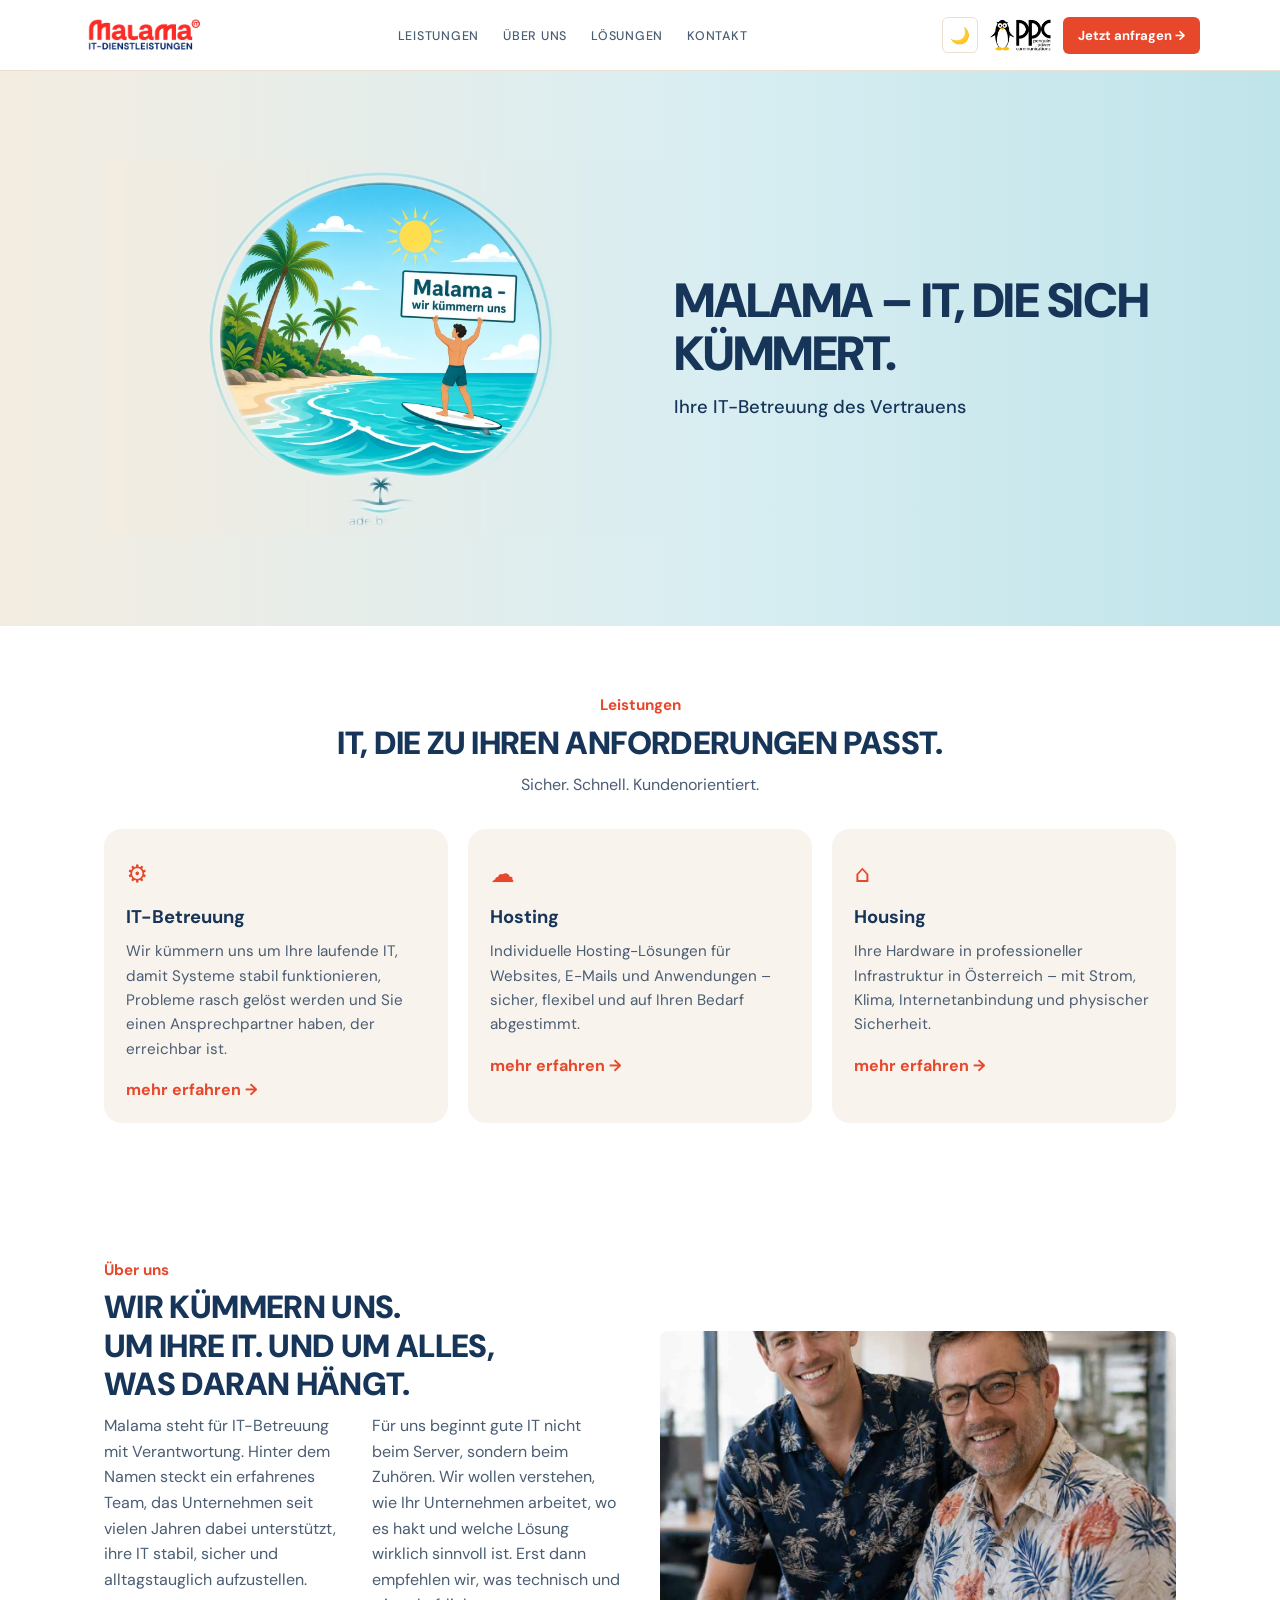
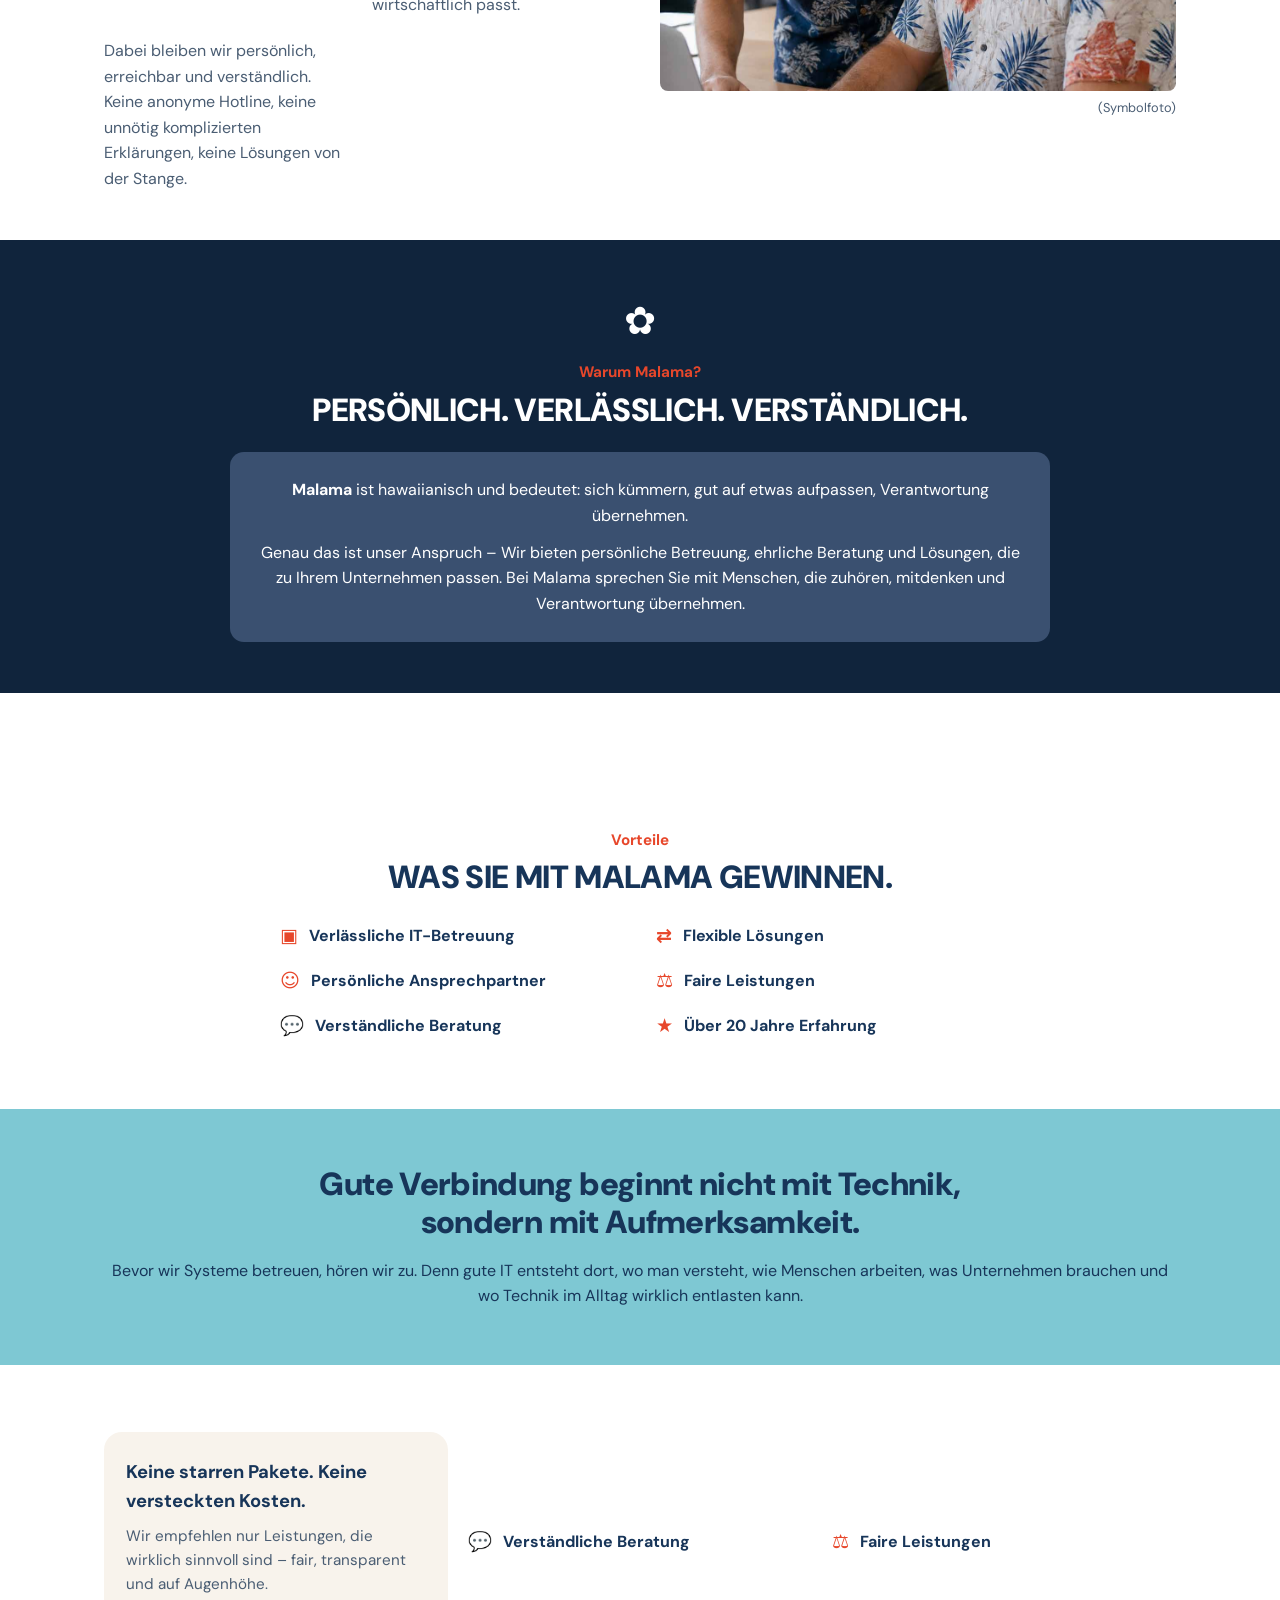
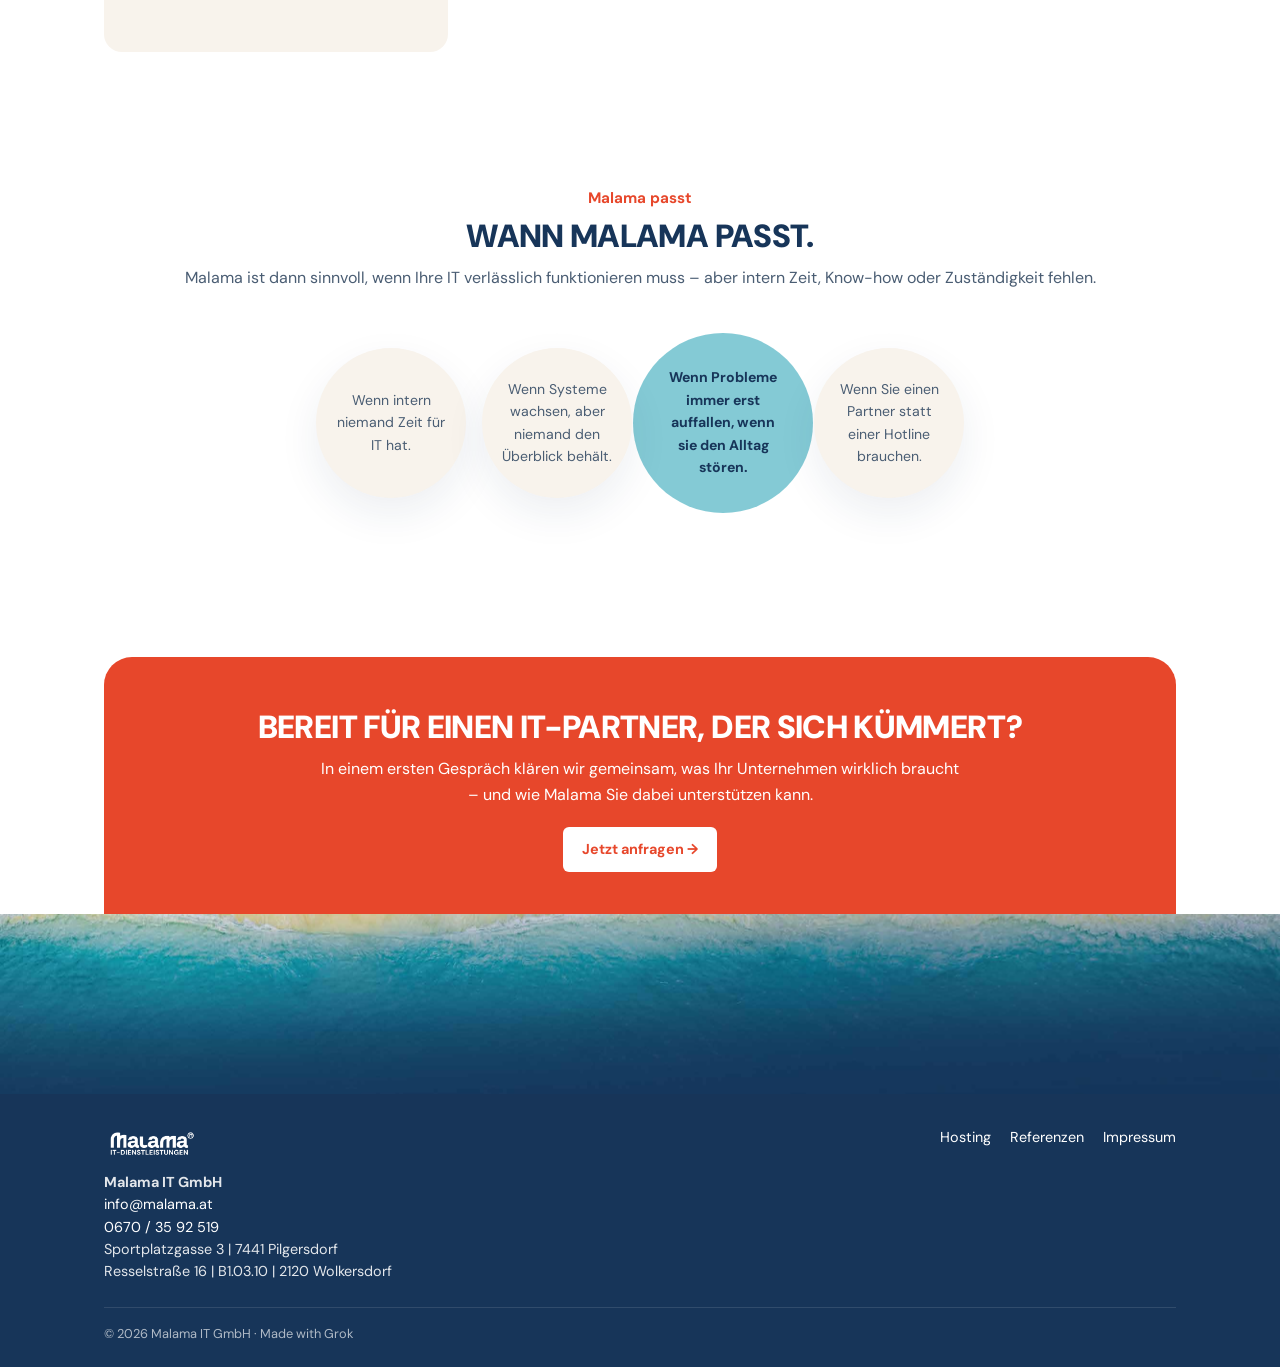
==== theweb/index.html @ 17f8e508 "Initial commit: MalamaWeb Website, Dokumentation, Logos und Kalkulationen" ====
<!DOCTYPE html>
<html lang="de">
<head>
  <meta charset="UTF-8">
  <meta name="viewport" content="width=device-width, initial-scale=1.0">
  <title>Malama IT – IT, die sich kümmert</title>
  <link rel="stylesheet" href="assets/css/styles.css">
</head>
<body>
  <header>
    <div class="container header-inner">
      <a href="index.html" class="logo">
        <img src="assets/images/malama_it_logo_light.jpg" alt="Malama IT" class="logo-img logo-img-light">
        <img src="assets/images/malama_it_logo_dark.jpg" alt="Malama IT" class="logo-img logo-img-dark">
      </a>
      <nav>
        <ul>
          <li><a href="#leistungen">Leistungen</a></li>
          <li><a href="#ueber-uns">Über uns</a></li>
          <li><a href="hosting.html">Lösungen</a></li>
          <li><a href="impressum.html">Kontakt</a></li>
        </ul>
      </nav>
      <div class="header-controls">
        <button id="theme-toggle" class="theme-toggle" aria-label="Dark/Light Mode">🌙</button>
        <a href="https://ppc.at" target="_blank" rel="noopener" class="ppc-logo">
          <img src="assets/images/ppc_logo.jpg" alt="PPC">
        </a>
        <a href="impressum.html" class="btn btn-sm">Jetzt anfragen →</a>
      </div>
    </div>
  </header>

  <main>
    <section class="hero">
      <div class="container hero-inner">
        <div class="hero-visual">
          <img src="assets/images/swvoc_light.jpg" alt="Malama – wir kümmern uns" class="hero-img hero-img-light">
          <img src="assets/images/swvoc_dark.jpg" alt="Malama – wir kümmern uns" class="hero-img hero-img-dark">
        </div>
        <div class="hero-text">
          <h1>MALAMA – IT, DIE SICH KÜMMERT.</h1>
          <p class="kicker">Ihre IT-Betreuung des Vertrauens</p>
        </div>
      </div>
    </section>

    <section id="leistungen">
      <div class="container center">
        <p class="eyebrow">Leistungen</p>
        <h2>IT, DIE ZU IHREN ANFORDERUNGEN PASST.</h2>
        <p class="lead">Sicher. Schnell. Kundenorientiert.</p>
        <div class="grid-3" style="text-align:left;">
          <article class="service-card">
            <div class="icon">⚙</div>
            <h3>IT-Betreuung</h3>
            <p>Wir kümmern uns um Ihre laufende IT, damit Systeme stabil funktionieren, Probleme rasch gelöst werden und Sie einen Ansprechpartner haben, der erreichbar ist.</p>
            <a class="more" href="#ueber-uns">mehr erfahren →</a>
          </article>
          <article class="service-card">
            <div class="icon">☁</div>
            <h3>Hosting</h3>
            <p>Individuelle Hosting-Lösungen für Websites, E-Mails und Anwendungen – sicher, flexibel und auf Ihren Bedarf abgestimmt.</p>
            <a class="more" href="hosting.html">mehr erfahren →</a>
          </article>
          <article class="service-card">
            <div class="icon">⌂</div>
            <h3>Housing</h3>
            <p>Ihre Hardware in professioneller Infrastruktur in Österreich – mit Strom, Klima, Internetanbindung und physischer Sicherheit.</p>
            <a class="more" href="impressum.html">mehr erfahren →</a>
          </article>
        </div>
      </div>
    </section>

    <section id="ueber-uns">
      <div class="container">
        <div class="about-grid">
          <div>
            <p class="eyebrow">Über uns</p>
            <h2>WIR KÜMMERN UNS.<br>UM IHRE IT. UND UM ALLES,<br>WAS DARAN HÄNGT.</h2>
            <div class="about-copy">
              <p>Malama steht für IT-Betreuung mit Verantwortung. Hinter dem Namen steckt ein erfahrenes Team, das Unternehmen seit vielen Jahren dabei unterstützt, ihre IT stabil, sicher und alltagstauglich aufzustellen.</p>
              <p>Für uns beginnt gute IT nicht beim Server, sondern beim Zuhören. Wir wollen verstehen, wie Ihr Unternehmen arbeitet, wo es hakt und welche Lösung wirklich sinnvoll ist. Erst dann empfehlen wir, was technisch und wirtschaftlich passt.</p>
              <p>Dabei bleiben wir persönlich, erreichbar und verständlich. Keine anonyme Hotline, keine unnötig komplizierten Erklärungen, keine Lösungen von der Stange.</p>
            </div>
          </div>
          <div class="about-photo">
            <img src="assets/images/team.jpg" alt="Symbolfoto">
            <p class="about-caption">(Symbolfoto)</p>
          </div>
        </div>
      </div>
      <div class="why-band">
        <div class="container why-inner">
          <div class="hibiscus">✿</div>
          <p class="eyebrow">Warum Malama?</p>
          <h2>PERSÖNLICH. VERLÄSSLICH. VERSTÄNDLICH.</h2>
          <div class="why-box">
            <p><strong>Malama</strong> ist hawaiianisch und bedeutet: sich kümmern, gut auf etwas aufpassen, Verantwortung übernehmen.</p>
            <p style="margin-top:0.7rem;">Genau das ist unser Anspruch – Wir bieten persönliche Betreuung, ehrliche Beratung und Lösungen, die zu Ihrem Unternehmen passen. Bei Malama sprechen Sie mit Menschen, die zuhören, mitdenken und Verantwortung übernehmen.</p>
          </div>
        </div>
      </div>
    </section>

    <section>
      <div class="container center">
        <p class="eyebrow">Vorteile</p>
        <h2>WAS SIE MIT MALAMA GEWINNEN.</h2>
        <div class="benefits-grid" style="text-align:left; margin-top:1.5rem;">
          <div class="benefit"><span class="ico">▣</span> Verlässliche IT-Betreuung</div>
          <div class="benefit"><span class="ico">⇄</span> Flexible Lösungen</div>
          <div class="benefit"><span class="ico">☺</span> Persönliche Ansprechpartner</div>
          <div class="benefit"><span class="ico">⚖</span> Faire Leistungen</div>
          <div class="benefit"><span class="ico">💬</span> Verständliche Beratung</div>
          <div class="benefit"><span class="ico">★</span> Über 20 Jahre Erfahrung</div>
        </div>
      </div>
    </section>

    <section class="quote-band">
      <div class="container">
        <h2>Gute Verbindung beginnt nicht mit Technik, sondern mit Aufmerksamkeit.</h2>
        <p>Bevor wir Systeme betreuen, hören wir zu. Denn gute IT entsteht dort, wo man versteht, wie Menschen arbeiten, was Unternehmen brauchen und wo Technik im Alltag wirklich entlasten kann.</p>
      </div>
    </section>

    <section>
      <div class="container">
        <div class="grid-3" style="align-items:center;">
          <div class="service-card">
            <h3>Keine starren Pakete. Keine versteckten Kosten.</h3>
            <p>Wir empfehlen nur Leistungen, die wirklich sinnvoll sind – fair, transparent und auf Augenhöhe.</p>
          </div>
          <div class="benefit"><span class="ico">💬</span> Verständliche Beratung</div>
          <div class="benefit"><span class="ico">⚖</span> Faire Leistungen</div>
        </div>
      </div>
    </section>

    <section>
      <div class="container center">
        <p class="eyebrow">Malama passt</p>
        <h2>WANN MALAMA PASST.</h2>
        <p class="lead">Malama ist dann sinnvoll, wenn Ihre IT verlässlich funktionieren muss – aber intern Zeit, Know-how oder Zuständigkeit fehlen.</p>
        <div class="fit-row" id="fit-row">
          <div class="bubble-slider" id="bubble-slider" aria-hidden="true"></div>
          <div class="bubble">Wenn intern niemand Zeit für IT hat.</div>
          <div class="bubble">Wenn Systeme wachsen, aber niemand den Überblick behält.</div>
          <div class="bubble">Wenn Probleme immer erst auffallen, wenn sie den Alltag stören.</div>
          <div class="bubble">Wenn Sie einen Partner statt einer Hotline brauchen.</div>
        </div>
      </div>
    </section>

    <section style="padding-bottom:0;">
      <div class="container">
        <div class="cta-band">
          <h2>BEREIT FÜR EINEN IT-PARTNER, DER SICH KÜMMERT?</h2>
          <p>In einem ersten Gespräch klären wir gemeinsam, was Ihr Unternehmen wirklich braucht – und wie Malama Sie dabei unterstützen kann.</p>
          <a href="impressum.html" class="btn btn-white">Jetzt anfragen →</a>
        </div>
      </div>
    </section>
  </main>

  <div class="footer-hero"></div>
  <footer class="site-footer">
    <div class="container">
      <div class="footer-inner">
        <div class="footer-brand">
          <img src="assets/images/Malama_IT_Logo_1c_weiss.png" alt="Malama IT">
          <div class="footer-contact">
            <p><strong>Malama IT GmbH</strong></p>
            <p><a href="mailto:info@malama.at">info@malama.at</a><br>
            <a href="tel:+436703592519">0670 / 35 92 519</a></p>
            <p>Sportplatzgasse 3 | 7441 Pilgersdorf<br>
            Resselstraße 16 | B1.03.10 | 2120 Wolkersdorf</p>
          </div>
        </div>
        <div class="footer-links">
          <a href="hosting.html">Hosting</a>
          <a href="referenzen.html">Referenzen</a>
          <a href="impressum.html">Impressum</a>
        </div>
      </div>
      <div class="footer-bottom">© 2026 Malama IT GmbH · Made with Grok</div>
    </div>
  </footer>
  <script src="assets/js/main.js"></script>
</body>
</html>
---- theweb/assets/css/styles.css ----
@import url("https://fonts.googleapis.com/css2?family=DM+Sans:ital,opsz,wght@0,9..40,400;0,9..40,500;0,9..40,700;0,9..40,900;1,9..40,700&display=swap");

:root {
  --orange: #e7472b;
  --orange-hover: #cf3b22;
  --navy: #173559;
  --navy-deep: #10243c;
  --teal: #7ec8d3;
  --cream: #f6f0e6;
  --card: #f8f3ec;
  --bg: #ffffff;
  --text: #173559;
  --text-muted: #4a5d73;
  --border: #eadfd0;
  --header-bg: #ffffff;
  --footer-bg: #173559;
  --shadow: 0 16px 40px rgba(23,53,89,0.08);
}

[data-theme="dark"] {
  --orange: #ff6a4d;
  --orange-hover: #ff8168;
  --navy: #d6e4f5;
  --navy-deep: #0d1a2b;
  --teal: #7ec8d3;
  --cream: #152033;
  --card: #1b2a40;
  --bg: #0f1724;
  --text: #e8eef6;
  --text-muted: #a8b7c8;
  --border: #2a3d57;
  --header-bg: #121c2b;
  --footer-bg: #0b1522;
  --shadow: 0 16px 40px rgba(0,0,0,0.35);
}

* { margin: 0; padding: 0; box-sizing: border-box; }
html { scroll-behavior: smooth; }
body {
  font-family: "DM Sans", system-ui, sans-serif;
  color: var(--text);
  background: var(--bg);
  line-height: 1.6;
}
a { color: var(--orange); text-decoration: none; }
a:hover { text-decoration: underline; }
img { max-width: 100%; height: auto; display: block; }
.container { max-width: 1120px; margin: 0 auto; padding: 0 1.5rem; }

header {
  background: var(--header-bg);
  position: sticky; top: 0; z-index: 100;
  border-bottom: 1px solid var(--border);
}
.header-inner {
  display: flex; align-items: center; justify-content: space-between;
  gap: 1rem; padding: 0.7rem 0;
}
.logo { display: flex; align-items: center; }
.logo img { height: 48px; width: auto; }
.logo-img-dark { display: none; }
[data-theme="dark"] .logo-img-light { display: none; }
[data-theme="dark"] .logo-img-dark { display: block; }
nav ul { display: flex; list-style: none; gap: 1.5rem; }
nav a {
  color: var(--text-muted); font-weight: 500; font-size: 0.78rem;
  letter-spacing: 0.06em; text-transform: uppercase; text-decoration: none;
}
nav a:hover, nav a.active { color: var(--orange); }
.header-controls { display: flex; align-items: center; gap: 0.75rem; }
.theme-toggle {
  background: transparent; border: 1px solid var(--border); border-radius: 6px;
  width: 36px; height: 36px; cursor: pointer; font-size: 1rem; color: var(--text);
}
.ppc-logo img { height: 32px; width: auto; }

.btn {
  display: inline-flex; align-items: center; gap: 0.35rem;
  background: var(--orange); color: #fff; padding: 0.7rem 1.2rem;
  border-radius: 6px; font-weight: 700; font-size: 0.9rem;
  text-decoration: none; border: none; cursor: pointer;
}
.btn:hover { background: var(--orange-hover); text-decoration: none; color: #fff; }
.btn-outline { background: transparent; border: 1.5px solid currentColor; color: inherit; }
.btn-white { background: #fff; color: var(--orange); }
.btn-sm { padding: 0.5rem 0.95rem; font-size: 0.82rem; }

.hero { background: linear-gradient(90deg, #f3ece1 0%, #d9eef2 55%, #bfe4ea 100%); overflow: hidden; }
[data-theme="dark"] .hero { background: linear-gradient(90deg, #1a2433 0%, #16333b 100%); }
.hero-inner {
  display: grid; grid-template-columns: 1.05fr 0.95fr;
  align-items: center; min-height: 420px; gap: 1rem;
}
.hero-visual img { width: 100%; object-fit: contain; max-height: 460px; }
.hero-img-dark { display: none; }
[data-theme="dark"] .hero-img-light { display: none; }
[data-theme="dark"] .hero-img-dark { display: block; }
.hero-text h1 {
  font-size: clamp(1.8rem, 4vw, 3rem); font-weight: 900;
  letter-spacing: -0.03em; line-height: 1.1; color: #173559; margin-bottom: 0.75rem;
}
[data-theme="dark"] .hero-text h1 { color: #fff; }
.hero-text .kicker { font-size: 1.15rem; color: #173559; font-weight: 500; }
[data-theme="dark"] .hero-text .kicker { color: var(--teal); }

section { padding: 4.2rem 0; }
.eyebrow { color: var(--orange); font-weight: 700; font-size: 0.95rem; margin-bottom: 0.4rem; }
h2 {
  font-size: clamp(1.45rem, 3vw, 2rem); font-weight: 900; color: var(--navy);
  letter-spacing: -0.02em; line-height: 1.2; margin-bottom: 0.6rem;
}
.lead { color: var(--text-muted); margin-bottom: 2rem; }
.center { text-align: center; }

.grid-3 { display: grid; grid-template-columns: repeat(3, 1fr); gap: 1.25rem; }
.service-card { background: var(--card); border-radius: 18px; padding: 1.6rem 1.4rem 1.3rem; min-height: 220px; }
.service-card .icon { font-size: 1.5rem; margin-bottom: 0.6rem; color: var(--orange); }
.service-card h3 { font-size: 1.15rem; margin-bottom: 0.45rem; color: var(--navy); }
.service-card p { color: var(--text-muted); font-size: 0.95rem; }
.service-card .more { display: inline-block; margin-top: 1rem; font-weight: 700; color: var(--orange); text-decoration: none; }

.about-grid { display: grid; grid-template-columns: 1fr 1fr; gap: 2.5rem; align-items: center; }
.about-copy { display: grid; grid-template-columns: 1fr 1fr; gap: 1.25rem; color: var(--text-muted); }
.about-photo { position: relative; }
.about-photo img { width: 100%; border-radius: 8px; object-fit: cover; max-height: 360px; }
.about-caption { font-size: 0.8rem; color: var(--text-muted); margin-top: 0.4rem; text-align: right; }

.why-band { background: var(--navy-deep); color: #fff; padding: 3.2rem 0; margin-top: 3rem; }
.why-inner { text-align: center; }
.why-inner h2 { color: #fff; }
.hibiscus { font-size: 2.4rem; margin-bottom: 0.5rem; }
.why-box {
  background: #3a5070; color: #fff; border-radius: 14px;
  max-width: 820px; margin: 1.4rem auto 0; padding: 1.6rem 1.8rem;
}

.benefits-grid {
  display: grid; grid-template-columns: 1fr 1fr; gap: 0.9rem 2rem;
  max-width: 720px; margin: 0 auto;
}
.benefit { display: flex; align-items: center; gap: 0.7rem; font-weight: 700; color: var(--navy); }
.benefit .ico { color: var(--orange); font-size: 1.2rem; }

.quote-band { background: var(--teal); color: #173559; text-align: center; padding: 3.5rem 0; }
[data-theme="dark"] .quote-band { color: #0f1724; }
.quote-band h2 { color: inherit; max-width: 720px; margin: 0 auto 1rem; }

.stepper { display: flex; justify-content: space-between; gap: 0.4rem; margin: 2rem 0 1.5rem; }
.step { flex: 1; text-align: center; font-size: 0.8rem; color: var(--text-muted); }
.step .num {
  width: 34px; height: 34px; border-radius: 50%; border: 1.5px solid var(--border);
  display: flex; align-items: center; justify-content: center;
  margin: 0 auto 0.4rem; font-weight: 700; background: var(--bg);
}
.step.active .num, .step.done .num { background: var(--orange); color: #fff; border-color: var(--orange); }
.step.active { color: var(--orange); font-weight: 700; }

.quiz-card { background: var(--card); border-radius: 22px; padding: 1.8rem 1.6rem 1.5rem; box-shadow: var(--shadow); }
.quiz-meta { color: var(--orange); font-weight: 700; margin-bottom: 0.6rem; }
.choice-grid { display: grid; grid-template-columns: repeat(auto-fit, minmax(140px, 1fr)); gap: 0.8rem; margin: 1.2rem 0 1.4rem; }
.choice {
  border: 1.5px solid var(--border); background: var(--bg); border-radius: 12px;
  padding: 1rem 0.6rem; text-align: center; cursor: pointer; color: var(--text); font-weight: 700;
}
.choice small { display: block; font-weight: 500; color: var(--text-muted); margin-top: 0.2rem; }
.choice:hover, .choice.selected { border-color: var(--orange); background: #fff3ef; color: var(--orange); }
[data-theme="dark"] .choice.selected { background: #3a221c; }
.quiz-actions { display: flex; justify-content: flex-end; gap: 0.6rem; }
.hint { background: var(--bg); border-radius: 10px; padding: 0.8rem 1rem; color: var(--text-muted); font-size: 0.9rem; margin-bottom: 1rem; }

.result-panel {
  display: none; background: var(--navy-deep); color: #fff; border-radius: 22px;
  padding: 2rem; grid-template-columns: 1.2fr 0.8fr; gap: 1.5rem;
}
.result-panel.visible { display: grid; }
.result-panel h2 { color: #fff; }
.result-panel .eyebrow { color: var(--orange); }
.tags { display: flex; flex-wrap: wrap; gap: 0.45rem; margin: 1rem 0; }
.tag { background: #2b4568; border-radius: 999px; padding: 0.35rem 0.7rem; font-size: 0.85rem; }
.price-card { background: #fff; color: #173559; border-radius: 16px; padding: 1.5rem 1.2rem; text-align: center; }
.price-card .amount { font-size: 2rem; font-weight: 900; margin: 0.4rem 0; }

.fit-row {
  position: relative;
  display: flex; justify-content: center; align-items: center;
  gap: 1rem; flex-wrap: nowrap; margin-top: 2rem;
  min-height: 200px;
}
.bubble-slider {
  position: absolute;
  width: 180px; height: 180px;
  border-radius: 50%;
  background: var(--teal);
  top: 50%;
  left: 0;
  transform: translate(-50%, -50%);
  pointer-events: none;
  z-index: 0;
  transition: left 0.22s ease, opacity 0.2s ease;
  opacity: 0.95;
}
.bubble {
  position: relative;
  z-index: 1;
  width: 150px; height: 150px; border-radius: 50%; background: var(--card);
  display: flex; align-items: center; justify-content: center; text-align: center;
  padding: 1rem; font-size: 0.88rem; color: var(--text-muted); box-shadow: var(--shadow);
  transition: color 0.2s ease, background 0.2s ease, font-weight 0.2s ease;
}
.bubble.active {
  background: transparent;
  color: #173559;
  font-weight: 700;
  box-shadow: none;
}

.cta-band {
  background: var(--orange); color: #fff; text-align: center;
  padding: 3.2rem 1.5rem 2.6rem; border-radius: 28px 28px 0 0;
}
.cta-band h2 { color: #fff; margin-bottom: 0.6rem; }
.cta-band p { max-width: 640px; margin: 0 auto 1.2rem; }

.footer-hero { height: 180px; background: url("../images/beach.jpg") center/cover no-repeat; }
footer.site-footer { background: var(--footer-bg); color: rgba(255,255,255,0.88); padding: 2rem 0 1.4rem; }
footer.site-footer a { color: #fff; }
.footer-inner { display: flex; justify-content: space-between; gap: 1.5rem; flex-wrap: wrap; }
.footer-brand img { height: 36px; margin-bottom: 0.6rem; }
.footer-contact { font-size: 0.9rem; line-height: 1.55; }
.footer-links { display: flex; gap: 1.2rem; font-size: 0.9rem; }
.footer-bottom { margin-top: 1.5rem; padding-top: 1rem; border-top: 1px solid rgba(255,255,255,0.15); font-size: 0.8rem; opacity: 0.75; }

.calc-toolbar { display: flex; flex-wrap: wrap; align-items: center; gap: 0.75rem 1.25rem; margin: 1.5rem 0 1.25rem; }
.calc-toolbar select, .calc-table .qty-input {
  padding: 0.45rem 0.6rem; border: 1px solid var(--border); border-radius: 4px; background: var(--bg); color: var(--text);
}
.calc-table-wrap { overflow-x: auto; border: 1px solid var(--border); border-radius: 8px; }
.calc-table { width: 100%; border-collapse: collapse; font-size: 1.05rem; }
.calc-table th, .calc-table td { padding: 0.7rem 1rem; border-bottom: 1px solid var(--border); }
.calc-table th { background: var(--navy-deep); color: #fff; }
.calc-table tbody tr.row-odd { background: var(--card); }
.calc-table .line-sum, .calc-table .price { text-align: right; }
.calc-table .qty-input { width: 5.5rem; text-align: right; }
.calc-table .qty-input.over-max { border-color: #dc2626; background: #fef2f2; color: #b91c1c; }
.max-hint { display: block; font-size: 0.75rem; color: var(--text-muted); }
.max-warning { background: #fef2f2; color: #b91c1c; border: 1px solid #fecaca; border-radius: 6px; padding: 0.75rem 1rem; margin-bottom: 1rem; }
.calc-note { font-size: 0.9rem; color: var(--text-muted); margin-top: 1rem; }
.impressum-block { margin-bottom: 1.6rem; }
.impressum-block h3 { margin-bottom: 0.4rem; }
.ref-placeholder { background: var(--card); border: 2px dashed var(--border); border-radius: 8px; padding: 2rem; text-align: center; color: var(--text-muted); }
.grid-2 { display: grid; grid-template-columns: 1fr 1fr; gap: 1.5rem; }

@media (max-width: 900px) {
  .hero-inner, .about-grid, .grid-3, .result-panel.visible, .grid-2 { grid-template-columns: 1fr; }
  .about-copy { grid-template-columns: 1fr; }
  nav ul { gap: 0.75rem; flex-wrap: wrap; }
  .logo img { height: 40px; }
  .header-inner { flex-wrap: wrap; }
  .hero-text { padding: 2rem 0 1rem; }
}
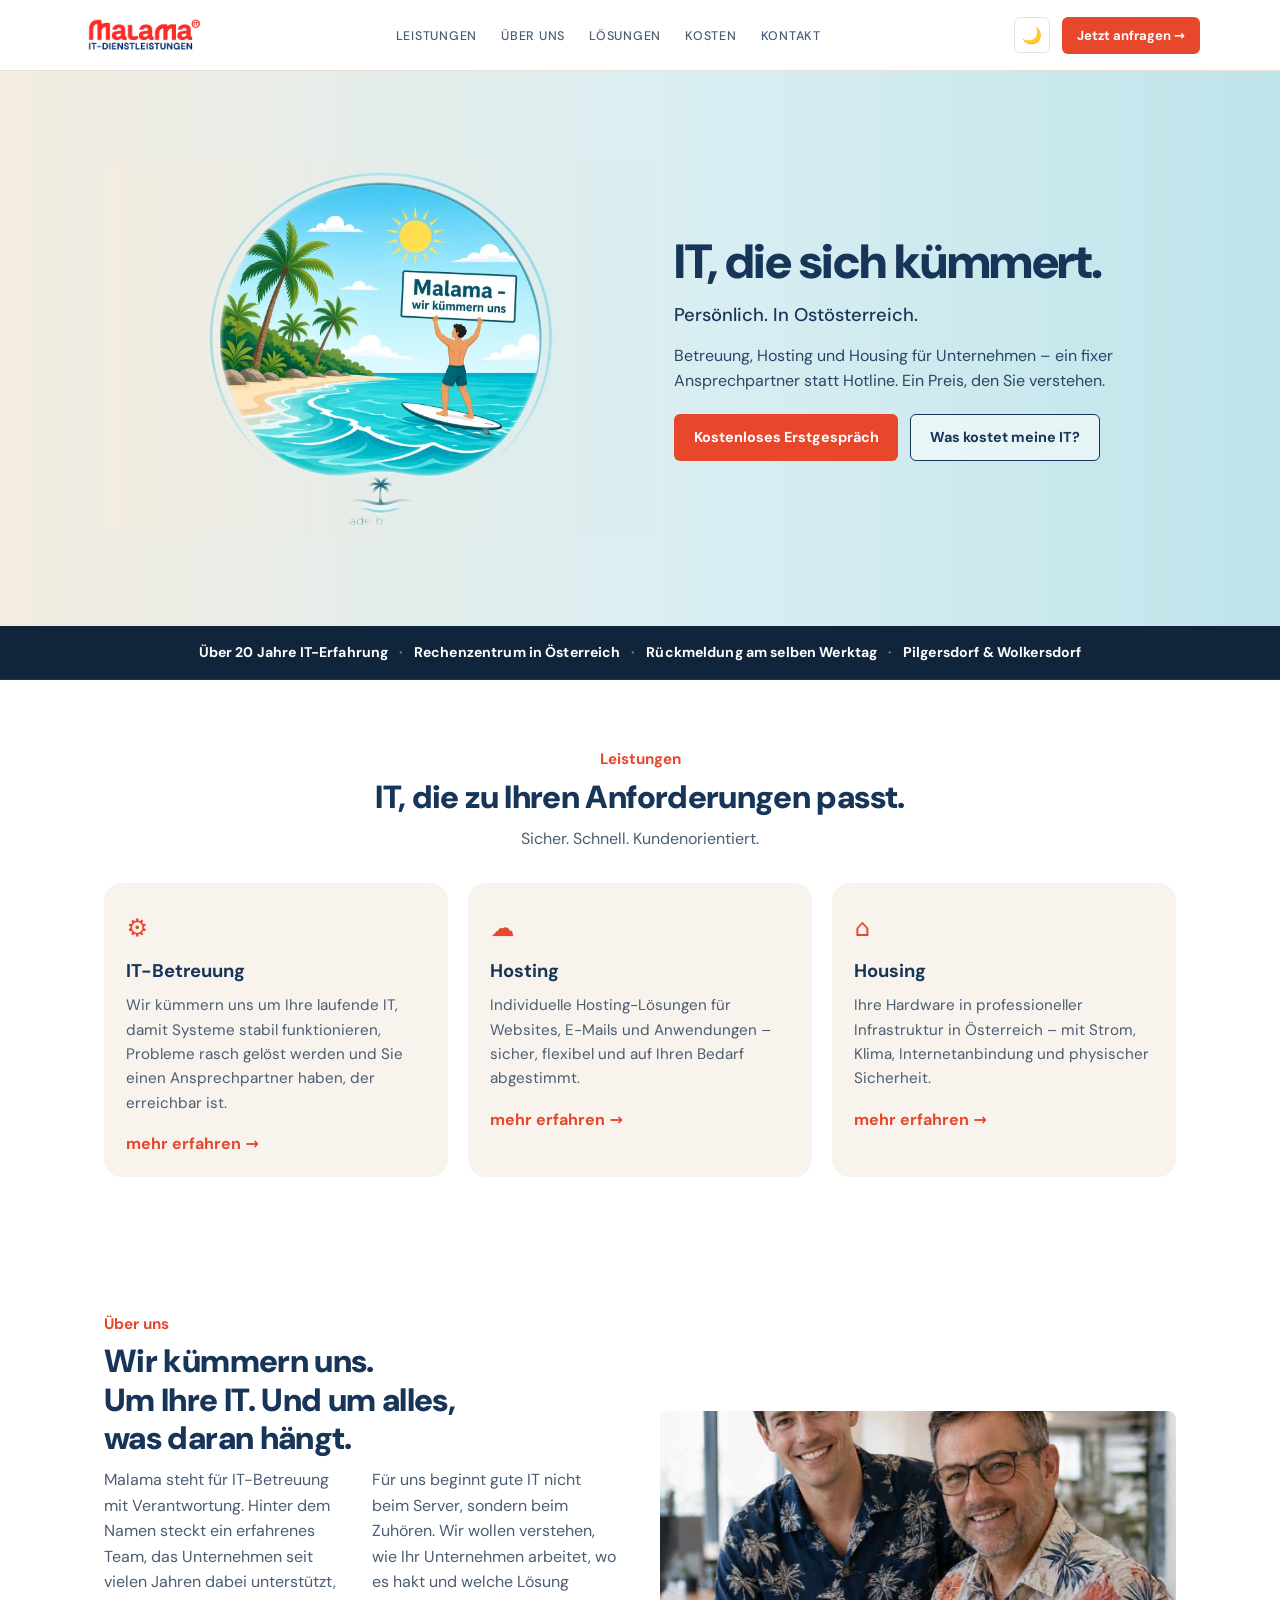
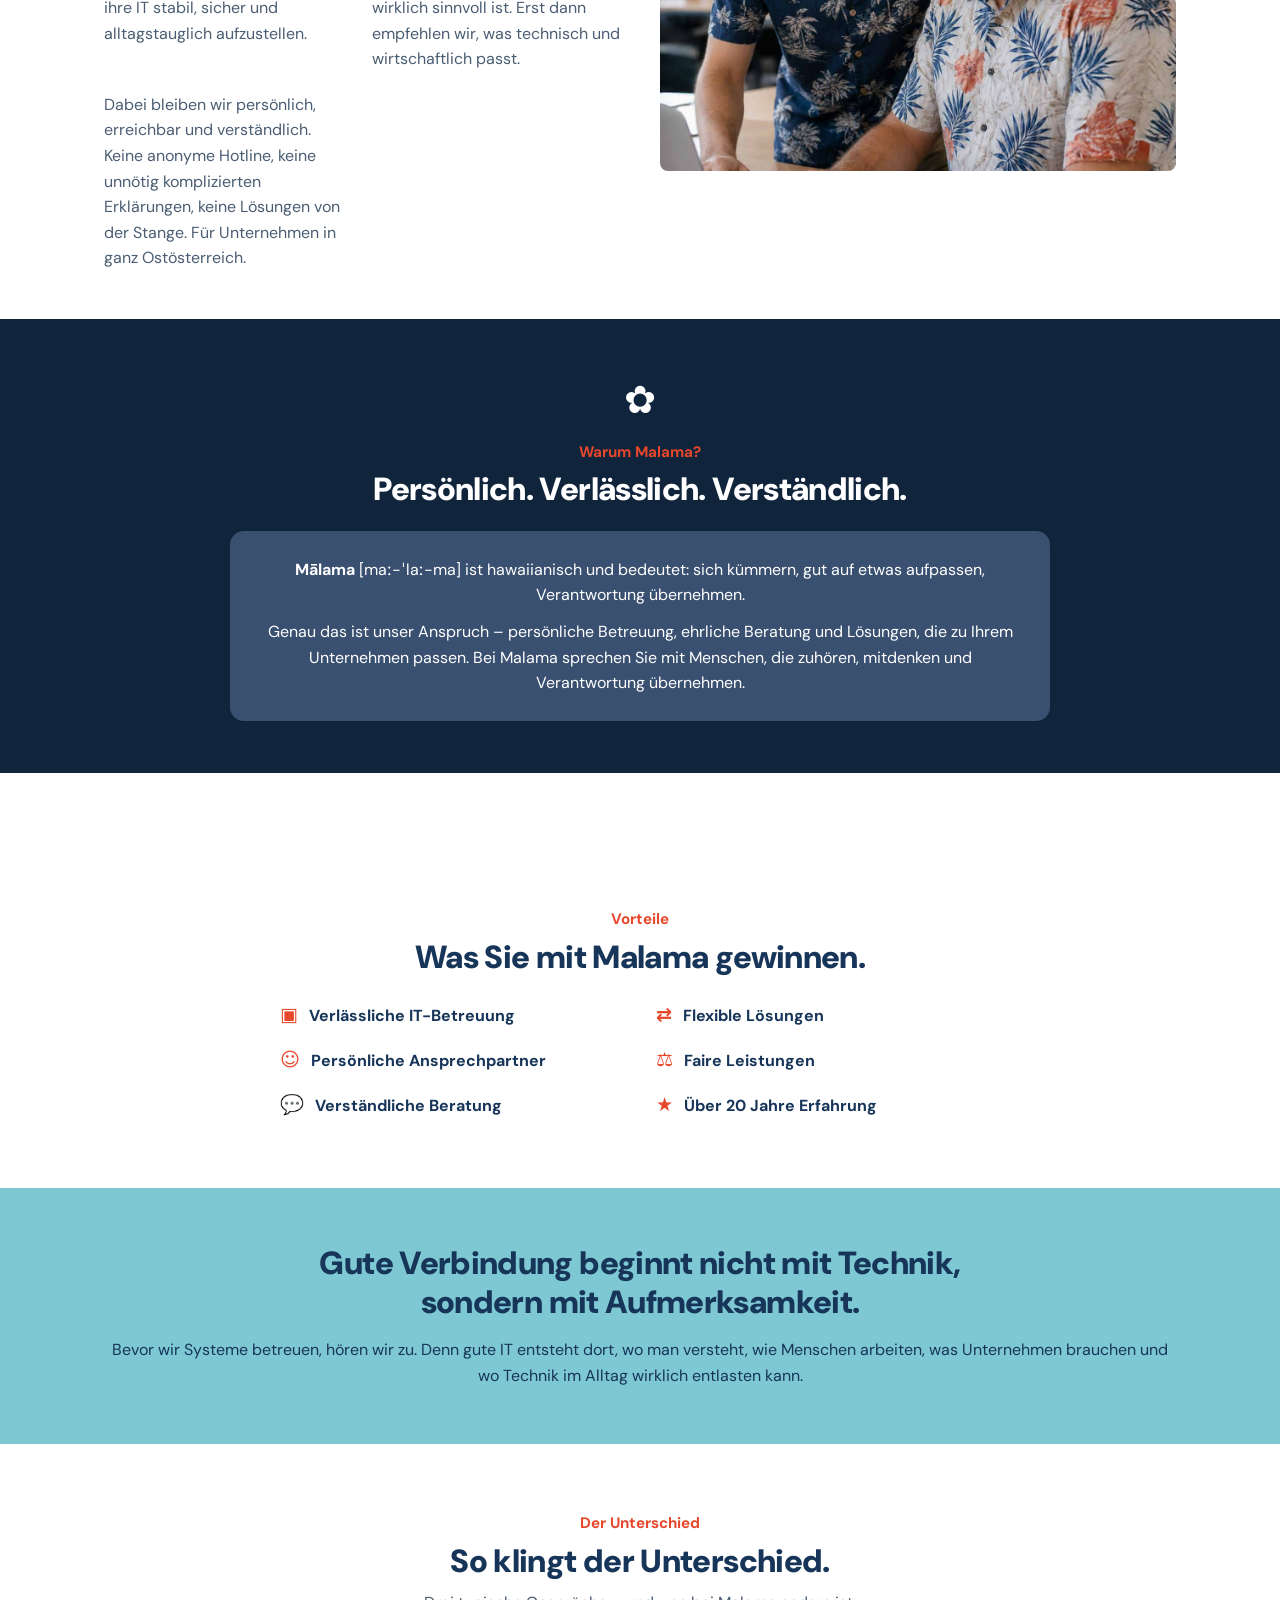
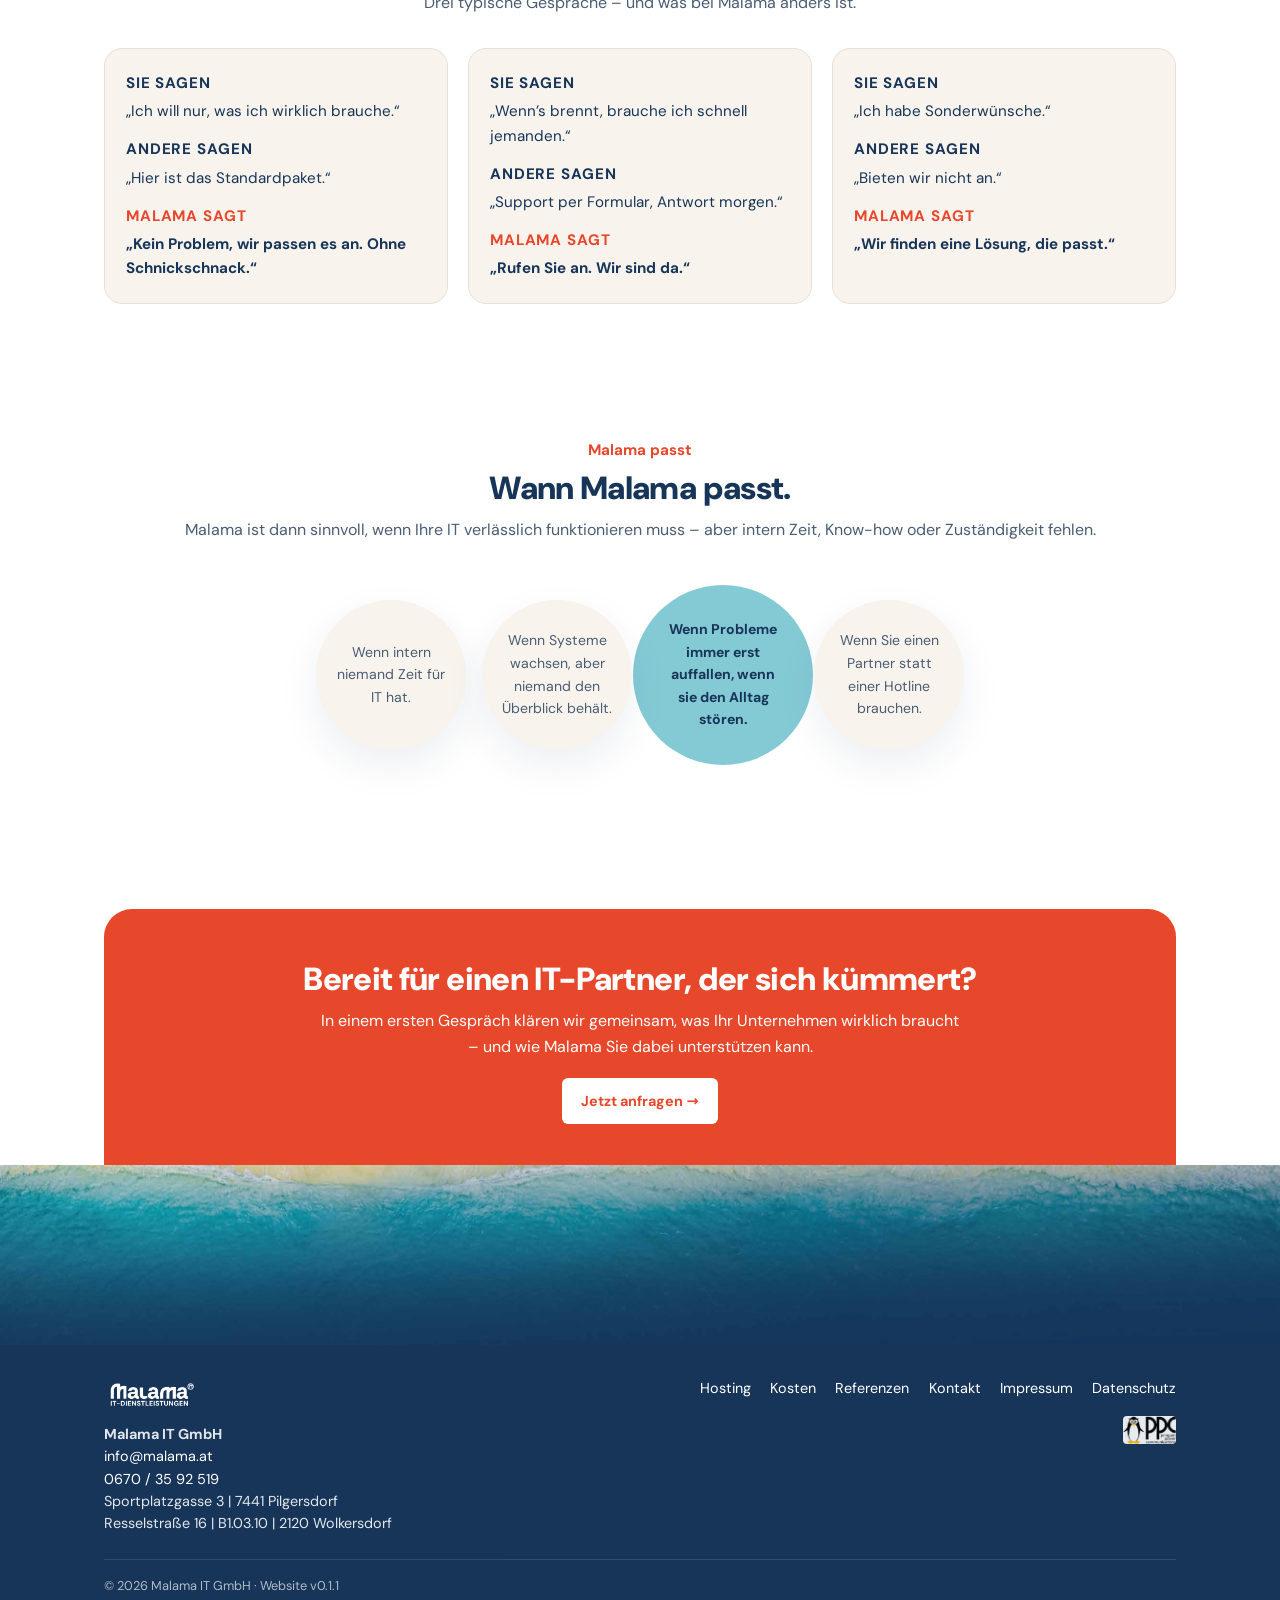
==== commit 6c41af49: "Release 0.1.1: Quick Wins, Versionierung und Projektdoku Kontakt, Kostenkompass, Datenschutz, lokale" ====
--- a/theweb/index.html
+++ b/theweb/index.html
@@ -3,7 +3,17 @@
 <head>
   <meta charset="UTF-8">
   <meta name="viewport" content="width=device-width, initial-scale=1.0">
-  <title>Malama IT – IT, die sich kümmert</title>
+  <meta name="version" content="0.1.1">
+  <meta name="version-date" content="2026-11-20">
+  <title>Malama IT – IT, die sich kümmert | Ostösterreich</title>
+  <meta name="description" content="Malama IT aus Pilgersdorf: persönliche IT-Betreuung, Hosting und Housing in Ostösterreich. Ein fixer Ansprechpartner, faire Preise, über 20 Jahre Erfahrung.">
+  <meta property="og:title" content="Malama IT – IT, die sich kümmert">
+  <meta property="og:description" content="Persönliche IT-Betreuung, Hosting und Housing für Unternehmen in Ostösterreich.">
+  <meta property="og:image" content="https://malama.at/assets/images/og-image.jpg">
+  <meta property="og:type" content="website">
+  <meta property="og:url" content="https://malama.at/">
+  <link rel="icon" type="image/png" href="assets/images/favicon.png">
+  <link rel="stylesheet" href="assets/fonts/dm-sans.css">
   <link rel="stylesheet" href="assets/css/styles.css">
 </head>
 <body>
@@ -18,15 +28,13 @@
           <li><a href="#leistungen">Leistungen</a></li>
           <li><a href="#ueber-uns">Über uns</a></li>
           <li><a href="hosting.html">Lösungen</a></li>
-          <li><a href="impressum.html">Kontakt</a></li>
+          <li><a href="kosten.html">Kosten</a></li>
+          <li><a href="kontakt.html">Kontakt</a></li>
         </ul>
       </nav>
       <div class="header-controls">
         <button id="theme-toggle" class="theme-toggle" aria-label="Dark/Light Mode">🌙</button>
-        <a href="https://ppc.at" target="_blank" rel="noopener" class="ppc-logo">
-          <img src="assets/images/ppc_logo.jpg" alt="PPC">
-        </a>
-        <a href="impressum.html" class="btn btn-sm">Jetzt anfragen →</a>
+        <a href="kontakt.html" class="btn btn-sm">Jetzt anfragen →</a>
       </div>
     </div>
   </header>
@@ -39,16 +47,30 @@
           <img src="assets/images/swvoc_dark.jpg" alt="Malama – wir kümmern uns" class="hero-img hero-img-dark">
         </div>
         <div class="hero-text">
-          <h1>MALAMA – IT, DIE SICH KÜMMERT.</h1>
-          <p class="kicker">Ihre IT-Betreuung des Vertrauens</p>
-        </div>
-      </div>
-    </section>
+          <h1>IT, die sich kümmert.</h1>
+          <p class="kicker">Persönlich. In Ostösterreich.</p>
+          <p class="hero-sub">Betreuung, Hosting und Housing für Unternehmen – ein fixer Ansprechpartner statt Hotline. Ein Preis, den Sie verstehen.</p>
+          <div class="hero-actions">
+            <a href="kontakt.html" class="btn">Kostenloses Erstgespräch</a>
+            <a href="kosten.html" class="btn btn-outline hero-btn-outline">Was kostet meine IT?</a>
+          </div>
+        </div>
+      </div>
+    </section>
+
+    <div class="trust-strip">
+      <div class="container trust-inner">
+        <span>Über 20 Jahre IT-Erfahrung</span>
+        <span>Rechenzentrum in Österreich</span>
+        <span>Rückmeldung am selben Werktag</span>
+        <span>Pilgersdorf &amp; Wolkersdorf</span>
+      </div>
+    </div>
 
     <section id="leistungen">
       <div class="container center">
         <p class="eyebrow">Leistungen</p>
-        <h2>IT, DIE ZU IHREN ANFORDERUNGEN PASST.</h2>
+        <h2>IT, die zu Ihren Anforderungen passt.</h2>
         <p class="lead">Sicher. Schnell. Kundenorientiert.</p>
         <div class="grid-3" style="text-align:left;">
           <article class="service-card">
@@ -67,7 +89,7 @@
             <div class="icon">⌂</div>
             <h3>Housing</h3>
             <p>Ihre Hardware in professioneller Infrastruktur in Österreich – mit Strom, Klima, Internetanbindung und physischer Sicherheit.</p>
-            <a class="more" href="impressum.html">mehr erfahren →</a>
+            <a class="more" href="kontakt.html?topic=Housing">mehr erfahren →</a>
           </article>
         </div>
       </div>
@@ -78,16 +100,15 @@
         <div class="about-grid">
           <div>
             <p class="eyebrow">Über uns</p>
-            <h2>WIR KÜMMERN UNS.<br>UM IHRE IT. UND UM ALLES,<br>WAS DARAN HÄNGT.</h2>
+            <h2>Wir kümmern uns.<br>Um Ihre IT. Und um alles,<br>was daran hängt.</h2>
             <div class="about-copy">
               <p>Malama steht für IT-Betreuung mit Verantwortung. Hinter dem Namen steckt ein erfahrenes Team, das Unternehmen seit vielen Jahren dabei unterstützt, ihre IT stabil, sicher und alltagstauglich aufzustellen.</p>
               <p>Für uns beginnt gute IT nicht beim Server, sondern beim Zuhören. Wir wollen verstehen, wie Ihr Unternehmen arbeitet, wo es hakt und welche Lösung wirklich sinnvoll ist. Erst dann empfehlen wir, was technisch und wirtschaftlich passt.</p>
-              <p>Dabei bleiben wir persönlich, erreichbar und verständlich. Keine anonyme Hotline, keine unnötig komplizierten Erklärungen, keine Lösungen von der Stange.</p>
+              <p>Dabei bleiben wir persönlich, erreichbar und verständlich. Keine anonyme Hotline, keine unnötig komplizierten Erklärungen, keine Lösungen von der Stange. Für Unternehmen in ganz Ostösterreich.</p>
             </div>
           </div>
           <div class="about-photo">
-            <img src="assets/images/team.jpg" alt="Symbolfoto">
-            <p class="about-caption">(Symbolfoto)</p>
+            <img src="assets/images/team.jpg" alt="Malama IT – Team">
           </div>
         </div>
       </div>
@@ -95,10 +116,10 @@
         <div class="container why-inner">
           <div class="hibiscus">✿</div>
           <p class="eyebrow">Warum Malama?</p>
-          <h2>PERSÖNLICH. VERLÄSSLICH. VERSTÄNDLICH.</h2>
+          <h2>Persönlich. Verlässlich. Verständlich.</h2>
           <div class="why-box">
-            <p><strong>Malama</strong> ist hawaiianisch und bedeutet: sich kümmern, gut auf etwas aufpassen, Verantwortung übernehmen.</p>
-            <p style="margin-top:0.7rem;">Genau das ist unser Anspruch – Wir bieten persönliche Betreuung, ehrliche Beratung und Lösungen, die zu Ihrem Unternehmen passen. Bei Malama sprechen Sie mit Menschen, die zuhören, mitdenken und Verantwortung übernehmen.</p>
+            <p><strong>Mālama</strong> [maː-ˈlaː-ma] ist hawaiianisch und bedeutet: sich kümmern, gut auf etwas aufpassen, Verantwortung übernehmen.</p>
+            <p style="margin-top:0.7rem;">Genau das ist unser Anspruch – persönliche Betreuung, ehrliche Beratung und Lösungen, die zu Ihrem Unternehmen passen. Bei Malama sprechen Sie mit Menschen, die zuhören, mitdenken und Verantwortung übernehmen.</p>
           </div>
         </div>
       </div>
@@ -107,7 +128,7 @@
     <section>
       <div class="container center">
         <p class="eyebrow">Vorteile</p>
-        <h2>WAS SIE MIT MALAMA GEWINNEN.</h2>
+        <h2>Was Sie mit Malama gewinnen.</h2>
         <div class="benefits-grid" style="text-align:left; margin-top:1.5rem;">
           <div class="benefit"><span class="ico">▣</span> Verlässliche IT-Betreuung</div>
           <div class="benefit"><span class="ico">⇄</span> Flexible Lösungen</div>
@@ -126,23 +147,44 @@
       </div>
     </section>
 
+    <section id="unterschied">
+      <div class="container center">
+        <p class="eyebrow">Der Unterschied</p>
+        <h2>So klingt der Unterschied.</h2>
+        <p class="lead">Drei typische Gespräche – und was bei Malama anders ist.</p>
+        <div class="diff-grid" style="text-align:left;">
+          <article class="diff-card">
+            <p class="diff-label">Sie sagen</p>
+            <p>„Ich will nur, was ich wirklich brauche.“</p>
+            <p class="diff-label">Andere sagen</p>
+            <p>„Hier ist das Standardpaket.“</p>
+            <p class="diff-label malama">Malama sagt</p>
+            <p><strong>„Kein Problem, wir passen es an. Ohne Schnickschnack.“</strong></p>
+          </article>
+          <article class="diff-card">
+            <p class="diff-label">Sie sagen</p>
+            <p>„Wenn’s brennt, brauche ich schnell jemanden.“</p>
+            <p class="diff-label">Andere sagen</p>
+            <p>„Support per Formular, Antwort morgen.“</p>
+            <p class="diff-label malama">Malama sagt</p>
+            <p><strong>„Rufen Sie an. Wir sind da.“</strong></p>
+          </article>
+          <article class="diff-card">
+            <p class="diff-label">Sie sagen</p>
+            <p>„Ich habe Sonderwünsche.“</p>
+            <p class="diff-label">Andere sagen</p>
+            <p>„Bieten wir nicht an.“</p>
+            <p class="diff-label malama">Malama sagt</p>
+            <p><strong>„Wir finden eine Lösung, die passt.“</strong></p>
+          </article>
+        </div>
+      </div>
+    </section>
+
     <section>
-      <div class="container">
-        <div class="grid-3" style="align-items:center;">
-          <div class="service-card">
-            <h3>Keine starren Pakete. Keine versteckten Kosten.</h3>
-            <p>Wir empfehlen nur Leistungen, die wirklich sinnvoll sind – fair, transparent und auf Augenhöhe.</p>
-          </div>
-          <div class="benefit"><span class="ico">💬</span> Verständliche Beratung</div>
-          <div class="benefit"><span class="ico">⚖</span> Faire Leistungen</div>
-        </div>
-      </div>
-    </section>
-
-    <section>
       <div class="container center">
         <p class="eyebrow">Malama passt</p>
-        <h2>WANN MALAMA PASST.</h2>
+        <h2>Wann Malama passt.</h2>
         <p class="lead">Malama ist dann sinnvoll, wenn Ihre IT verlässlich funktionieren muss – aber intern Zeit, Know-how oder Zuständigkeit fehlen.</p>
         <div class="fit-row" id="fit-row">
           <div class="bubble-slider" id="bubble-slider" aria-hidden="true"></div>
@@ -157,9 +199,9 @@
     <section style="padding-bottom:0;">
       <div class="container">
         <div class="cta-band">
-          <h2>BEREIT FÜR EINEN IT-PARTNER, DER SICH KÜMMERT?</h2>
+          <h2>Bereit für einen IT-Partner, der sich kümmert?</h2>
           <p>In einem ersten Gespräch klären wir gemeinsam, was Ihr Unternehmen wirklich braucht – und wie Malama Sie dabei unterstützen kann.</p>
-          <a href="impressum.html" class="btn btn-white">Jetzt anfragen →</a>
+          <a href="kontakt.html" class="btn btn-white">Jetzt anfragen →</a>
         </div>
       </div>
     </section>
@@ -179,15 +221,29 @@
             Resselstraße 16 | B1.03.10 | 2120 Wolkersdorf</p>
           </div>
         </div>
-        <div class="footer-links">
-          <a href="hosting.html">Hosting</a>
-          <a href="referenzen.html">Referenzen</a>
-          <a href="impressum.html">Impressum</a>
-        </div>
-      </div>
-      <div class="footer-bottom">© 2026 Malama IT GmbH · Made with Grok</div>
+        <div class="footer-right">
+          <div class="footer-links">
+            <a href="hosting.html">Hosting</a>
+            <a href="kosten.html">Kosten</a>
+            <a href="referenzen.html">Referenzen</a>
+            <a href="kontakt.html">Kontakt</a>
+            <a href="impressum.html">Impressum</a>
+            <a href="datenschutz.html">Datenschutz</a>
+          </div>
+          <a href="https://ppc.at" target="_blank" rel="noopener" class="footer-ppc" title="PPC">
+            <img src="assets/images/ppc_logo.jpg" alt="PPC">
+          </a>
+        </div>
+      </div>
+      <div class="footer-bottom">© 2026 Malama IT GmbH · Website v0.1.1</div>
     </div>
   </footer>
+
+  <nav class="mobile-cta" aria-label="Schnellkontakt">
+    <a href="tel:+436703592519" class="mobile-cta-call">Anrufen</a>
+    <a href="kontakt.html" class="mobile-cta-mail">Anfrage senden</a>
+  </nav>
+
   <script src="assets/js/main.js"></script>
 </body>
 </html>
--- a/theweb/assets/fonts/dm-sans.css
+++ b/theweb/assets/fonts/dm-sans.css
@@ -0,0 +1,91 @@
+/* latin-ext */
+@font-face {
+  font-family: 'DM Sans';
+  font-style: italic;
+  font-weight: 700;
+  font-display: swap;
+  src: url(./dm-sans-1.woff2) format('woff2');
+  unicode-range: U+0100-02BA, U+02BD-02C5, U+02C7-02CC, U+02CE-02D7, U+02DD-02FF, U+0304, U+0308, U+0329, U+1D00-1DBF, U+1E00-1E9F, U+1EF2-1EFF, U+2020, U+20A0-20AB, U+20AD-20C4, U+2113, U+2C60-2C7F, U+A720-A7FF;
+}
+/* latin */
+@font-face {
+  font-family: 'DM Sans';
+  font-style: italic;
+  font-weight: 700;
+  font-display: swap;
+  src: url(./dm-sans-2.woff2) format('woff2');
+  unicode-range: U+0000-00FF, U+0131, U+0152-0153, U+02BB-02BC, U+02C6, U+02DA, U+02DC, U+0304, U+0308, U+0329, U+2000-206F, U+20AC, U+2122, U+2191, U+2193, U+2212, U+2215, U+FEFF, U+FFFD;
+}
+/* latin-ext */
+@font-face {
+  font-family: 'DM Sans';
+  font-style: normal;
+  font-weight: 400;
+  font-display: swap;
+  src: url(./dm-sans-9.woff2) format('woff2');
+  unicode-range: U+0100-02BA, U+02BD-02C5, U+02C7-02CC, U+02CE-02D7, U+02DD-02FF, U+0304, U+0308, U+0329, U+1D00-1DBF, U+1E00-1E9F, U+1EF2-1EFF, U+2020, U+20A0-20AB, U+20AD-20C4, U+2113, U+2C60-2C7F, U+A720-A7FF;
+}
+/* latin */
+@font-face {
+  font-family: 'DM Sans';
+  font-style: normal;
+  font-weight: 400;
+  font-display: swap;
+  src: url(./dm-sans-10.woff2) format('woff2');
+  unicode-range: U+0000-00FF, U+0131, U+0152-0153, U+02BB-02BC, U+02C6, U+02DA, U+02DC, U+0304, U+0308, U+0329, U+2000-206F, U+20AC, U+2122, U+2191, U+2193, U+2212, U+2215, U+FEFF, U+FFFD;
+}
+/* latin-ext */
+@font-face {
+  font-family: 'DM Sans';
+  font-style: normal;
+  font-weight: 500;
+  font-display: swap;
+  src: url(./dm-sans-9.woff2) format('woff2');
+  unicode-range: U+0100-02BA, U+02BD-02C5, U+02C7-02CC, U+02CE-02D7, U+02DD-02FF, U+0304, U+0308, U+0329, U+1D00-1DBF, U+1E00-1E9F, U+1EF2-1EFF, U+2020, U+20A0-20AB, U+20AD-20C4, U+2113, U+2C60-2C7F, U+A720-A7FF;
+}
+/* latin */
+@font-face {
+  font-family: 'DM Sans';
+  font-style: normal;
+  font-weight: 500;
+  font-display: swap;
+  src: url(./dm-sans-10.woff2) format('woff2');
+  unicode-range: U+0000-00FF, U+0131, U+0152-0153, U+02BB-02BC, U+02C6, U+02DA, U+02DC, U+0304, U+0308, U+0329, U+2000-206F, U+20AC, U+2122, U+2191, U+2193, U+2212, U+2215, U+FEFF, U+FFFD;
+}
+/* latin-ext */
+@font-face {
+  font-family: 'DM Sans';
+  font-style: normal;
+  font-weight: 700;
+  font-display: swap;
+  src: url(./dm-sans-9.woff2) format('woff2');
+  unicode-range: U+0100-02BA, U+02BD-02C5, U+02C7-02CC, U+02CE-02D7, U+02DD-02FF, U+0304, U+0308, U+0329, U+1D00-1DBF, U+1E00-1E9F, U+1EF2-1EFF, U+2020, U+20A0-20AB, U+20AD-20C4, U+2113, U+2C60-2C7F, U+A720-A7FF;
+}
+/* latin */
+@font-face {
+  font-family: 'DM Sans';
+  font-style: normal;
+  font-weight: 700;
+  font-display: swap;
+  src: url(./dm-sans-10.woff2) format('woff2');
+  unicode-range: U+0000-00FF, U+0131, U+0152-0153, U+02BB-02BC, U+02C6, U+02DA, U+02DC, U+0304, U+0308, U+0329, U+2000-206F, U+20AC, U+2122, U+2191, U+2193, U+2212, U+2215, U+FEFF, U+FFFD;
+}
+/* latin-ext */
+@font-face {
+  font-family: 'DM Sans';
+  font-style: normal;
+  font-weight: 900;
+  font-display: swap;
+  src: url(./dm-sans-9.woff2) format('woff2');
+  unicode-range: U+0100-02BA, U+02BD-02C5, U+02C7-02CC, U+02CE-02D7, U+02DD-02FF, U+0304, U+0308, U+0329, U+1D00-1DBF, U+1E00-1E9F, U+1EF2-1EFF, U+2020, U+20A0-20AB, U+20AD-20C4, U+2113, U+2C60-2C7F, U+A720-A7FF;
+}
+/* latin */
+@font-face {
+  font-family: 'DM Sans';
+  font-style: normal;
+  font-weight: 900;
+  font-display: swap;
+  src: url(./dm-sans-10.woff2) format('woff2');
+  unicode-range: U+0000-00FF, U+0131, U+0152-0153, U+02BB-02BC, U+02C6, U+02DA, U+02DC, U+0304, U+0308, U+0329, U+2000-206F, U+20AC, U+2122, U+2191, U+2193, U+2212, U+2215, U+FEFF, U+FFFD;
+}
+
--- a/theweb/assets/css/styles.css
+++ b/theweb/assets/css/styles.css
@@ -1,5 +1,3 @@
-@import url("https://fonts.googleapis.com/css2?family=DM+Sans:ital,opsz,wght@0,9..40,400;0,9..40,500;0,9..40,700;0,9..40,900;1,9..40,700&display=swap");
-
 :root {
   --orange: #e7472b;
   --orange-hover: #cf3b22;
@@ -81,7 +79,12 @@
   text-decoration: none; border: none; cursor: pointer;
 }
 .btn:hover { background: var(--orange-hover); text-decoration: none; color: #fff; }
-.btn-outline { background: transparent; border: 1.5px solid currentColor; color: inherit; }
+.btn-outline {
+  background: transparent; border: 1.5px solid var(--navy); color: var(--navy);
+}
+.btn-outline:hover { background: var(--navy); color: #fff; text-decoration: none; }
+[data-theme="dark"] .btn-outline { border-color: var(--teal); color: var(--teal); }
+[data-theme="dark"] .btn-outline:hover { background: var(--teal); color: #0f1724; }
 .btn-white { background: #fff; color: var(--orange); }
 .btn-sm { padding: 0.5rem 0.95rem; font-size: 0.82rem; }
 
@@ -102,6 +105,40 @@
 [data-theme="dark"] .hero-text h1 { color: #fff; }
 .hero-text .kicker { font-size: 1.15rem; color: #173559; font-weight: 500; }
 [data-theme="dark"] .hero-text .kicker { color: var(--teal); }
+.hero-sub {
+  color: #173559; font-size: 1rem; max-width: 28rem; margin: 0.85rem 0 1.25rem; line-height: 1.55;
+  opacity: 0.9;
+}
+[data-theme="dark"] .hero-sub { color: var(--text-muted); }
+.hero-actions { display: flex; flex-wrap: wrap; gap: 0.75rem; }
+.hero-btn-outline { background: rgba(255,255,255,0.55); }
+
+.trust-strip {
+  background: var(--navy-deep); color: #fff; padding: 0.95rem 0;
+  border-bottom: 1px solid rgba(255,255,255,0.08);
+}
+.trust-inner {
+  display: flex; flex-wrap: wrap; justify-content: center; gap: 0.6rem 1.6rem;
+  font-size: 0.88rem; font-weight: 600; letter-spacing: 0.01em;
+}
+.trust-inner span { position: relative; }
+.trust-inner span + span::before {
+  content: "·"; position: absolute; left: -0.95rem; opacity: 0.45;
+}
+
+.diff-grid {
+  display: grid; grid-template-columns: repeat(3, 1fr); gap: 1.25rem; margin-top: 1.5rem;
+}
+.diff-card {
+  background: var(--card); border-radius: 18px; padding: 1.4rem 1.3rem; border: 1px solid var(--border);
+}
+.diff-label {
+  font-size: 0.75rem; font-weight: 700; letter-spacing: 0.06em;
+  text-transform: uppercase; color: var(--text-muted); margin: 0.85rem 0 0.25rem;
+}
+.diff-card .diff-label:first-child { margin-top: 0; }
+.diff-label.malama { color: var(--orange); }
+.diff-card p { color: var(--text); font-size: 0.95rem; }
 
 section { padding: 4.2rem 0; }
 .eyebrow { color: var(--orange); font-weight: 700; font-size: 0.95rem; margin-bottom: 0.4rem; }
@@ -227,8 +264,60 @@
 .footer-inner { display: flex; justify-content: space-between; gap: 1.5rem; flex-wrap: wrap; }
 .footer-brand img { height: 36px; margin-bottom: 0.6rem; }
 .footer-contact { font-size: 0.9rem; line-height: 1.55; }
-.footer-links { display: flex; gap: 1.2rem; font-size: 0.9rem; }
+.footer-right { display: flex; flex-direction: column; align-items: flex-end; gap: 1rem; }
+.footer-links { display: flex; flex-wrap: wrap; gap: 0.75rem 1.2rem; font-size: 0.9rem; justify-content: flex-end; }
+.footer-ppc img {
+  height: 28px; width: auto; border-radius: 4px; opacity: 0.9;
+}
+.footer-ppc:hover img { opacity: 1; }
 .footer-bottom { margin-top: 1.5rem; padding-top: 1rem; border-top: 1px solid rgba(255,255,255,0.15); font-size: 0.8rem; opacity: 0.75; }
+
+.contact-grid {
+  display: grid; grid-template-columns: 1.2fr 0.8fr; gap: 1.75rem; margin-top: 2rem; align-items: start;
+}
+.contact-form-card, .person-card, .trust-card, .trust-note {
+  background: var(--card); border-radius: 18px; padding: 1.5rem 1.4rem; border: 1px solid var(--border);
+}
+.contact-form-card h2, .person-card h3, .trust-card h2, .trust-note h2 {
+  margin-bottom: 0.85rem; font-size: 1.2rem;
+}
+.contact-form-card label {
+  display: block; font-size: 0.85rem; font-weight: 600; margin: 0.85rem 0 0.35rem; color: var(--text);
+}
+.contact-form-card input,
+.contact-form-card select,
+.contact-form-card textarea {
+  width: 100%; padding: 0.65rem 0.75rem; border: 1px solid var(--border);
+  border-radius: 8px; background: var(--bg); color: var(--text); font: inherit;
+}
+.contact-form-card .btn { margin-top: 1.1rem; }
+.form-privacy, .form-hint { font-size: 0.85rem; color: var(--text-muted); margin-top: 0.85rem; }
+.contact-side { display: grid; gap: 1rem; }
+.person-role { color: var(--text-muted); font-size: 0.9rem; margin-bottom: 0.5rem; }
+.trust-cards {
+  display: grid; grid-template-columns: repeat(3, 1fr); gap: 1.25rem; margin: 2rem 0 1.5rem;
+}
+.trust-card p, .trust-note p { color: var(--text-muted); }
+.legal-content h1 { margin-bottom: 0.5rem; }
+.legal-content h2 { font-size: 1.15rem; margin-bottom: 0.4rem; }
+.legal-content code {
+  font-size: 0.9em; background: var(--card); padding: 0.1rem 0.35rem; border-radius: 4px;
+}
+
+.mobile-cta {
+  display: none;
+  position: fixed; left: 0; right: 0; bottom: 0; z-index: 200;
+  background: var(--header-bg); border-top: 1px solid var(--border);
+  padding: 0.55rem 0.75rem calc(0.55rem + env(safe-area-inset-bottom));
+  gap: 0.6rem; box-shadow: 0 -8px 24px rgba(23,53,89,0.12);
+}
+.mobile-cta a {
+  flex: 1; text-align: center; text-decoration: none; font-weight: 700;
+  padding: 0.75rem 0.5rem; border-radius: 10px; font-size: 0.92rem;
+}
+.mobile-cta-call { background: var(--navy-deep); color: #fff; }
+.mobile-cta-mail { background: var(--orange); color: #fff; }
+.mobile-cta-call:hover, .mobile-cta-mail:hover { text-decoration: none; color: #fff; opacity: 0.92; }
 
 .calc-toolbar { display: flex; flex-wrap: wrap; align-items: center; gap: 0.75rem 1.25rem; margin: 1.5rem 0 1.25rem; }
 .calc-toolbar select, .calc-table .qty-input {
@@ -247,14 +336,26 @@
 .calc-note { font-size: 0.9rem; color: var(--text-muted); margin-top: 1rem; }
 .impressum-block { margin-bottom: 1.6rem; }
 .impressum-block h3 { margin-bottom: 0.4rem; }
-.ref-placeholder { background: var(--card); border: 2px dashed var(--border); border-radius: 8px; padding: 2rem; text-align: center; color: var(--text-muted); }
 .grid-2 { display: grid; grid-template-columns: 1fr 1fr; gap: 1.5rem; }
 
 @media (max-width: 900px) {
-  .hero-inner, .about-grid, .grid-3, .result-panel.visible, .grid-2 { grid-template-columns: 1fr; }
+  .hero-inner, .about-grid, .grid-3, .result-panel.visible, .grid-2,
+  .diff-grid, .contact-grid, .trust-cards { grid-template-columns: 1fr; }
   .about-copy { grid-template-columns: 1fr; }
   nav ul { gap: 0.75rem; flex-wrap: wrap; }
   .logo img { height: 40px; }
   .header-inner { flex-wrap: wrap; }
   .hero-text { padding: 2rem 0 1rem; }
-}
+  .footer-right { align-items: flex-start; }
+  .footer-links { justify-content: flex-start; }
+  .trust-inner span + span::before { content: none; }
+  .mobile-cta { display: flex; }
+  body { padding-bottom: 4.5rem; }
+  .ppc-logo { display: none; }
+}
+
+@media (max-width: 640px) {
+  .fit-row { flex-wrap: wrap; min-height: auto; }
+  .bubble { width: calc(50% - 0.5rem); height: auto; min-height: 120px; border-radius: 18px; }
+  .bubble-slider { display: none; }
+}
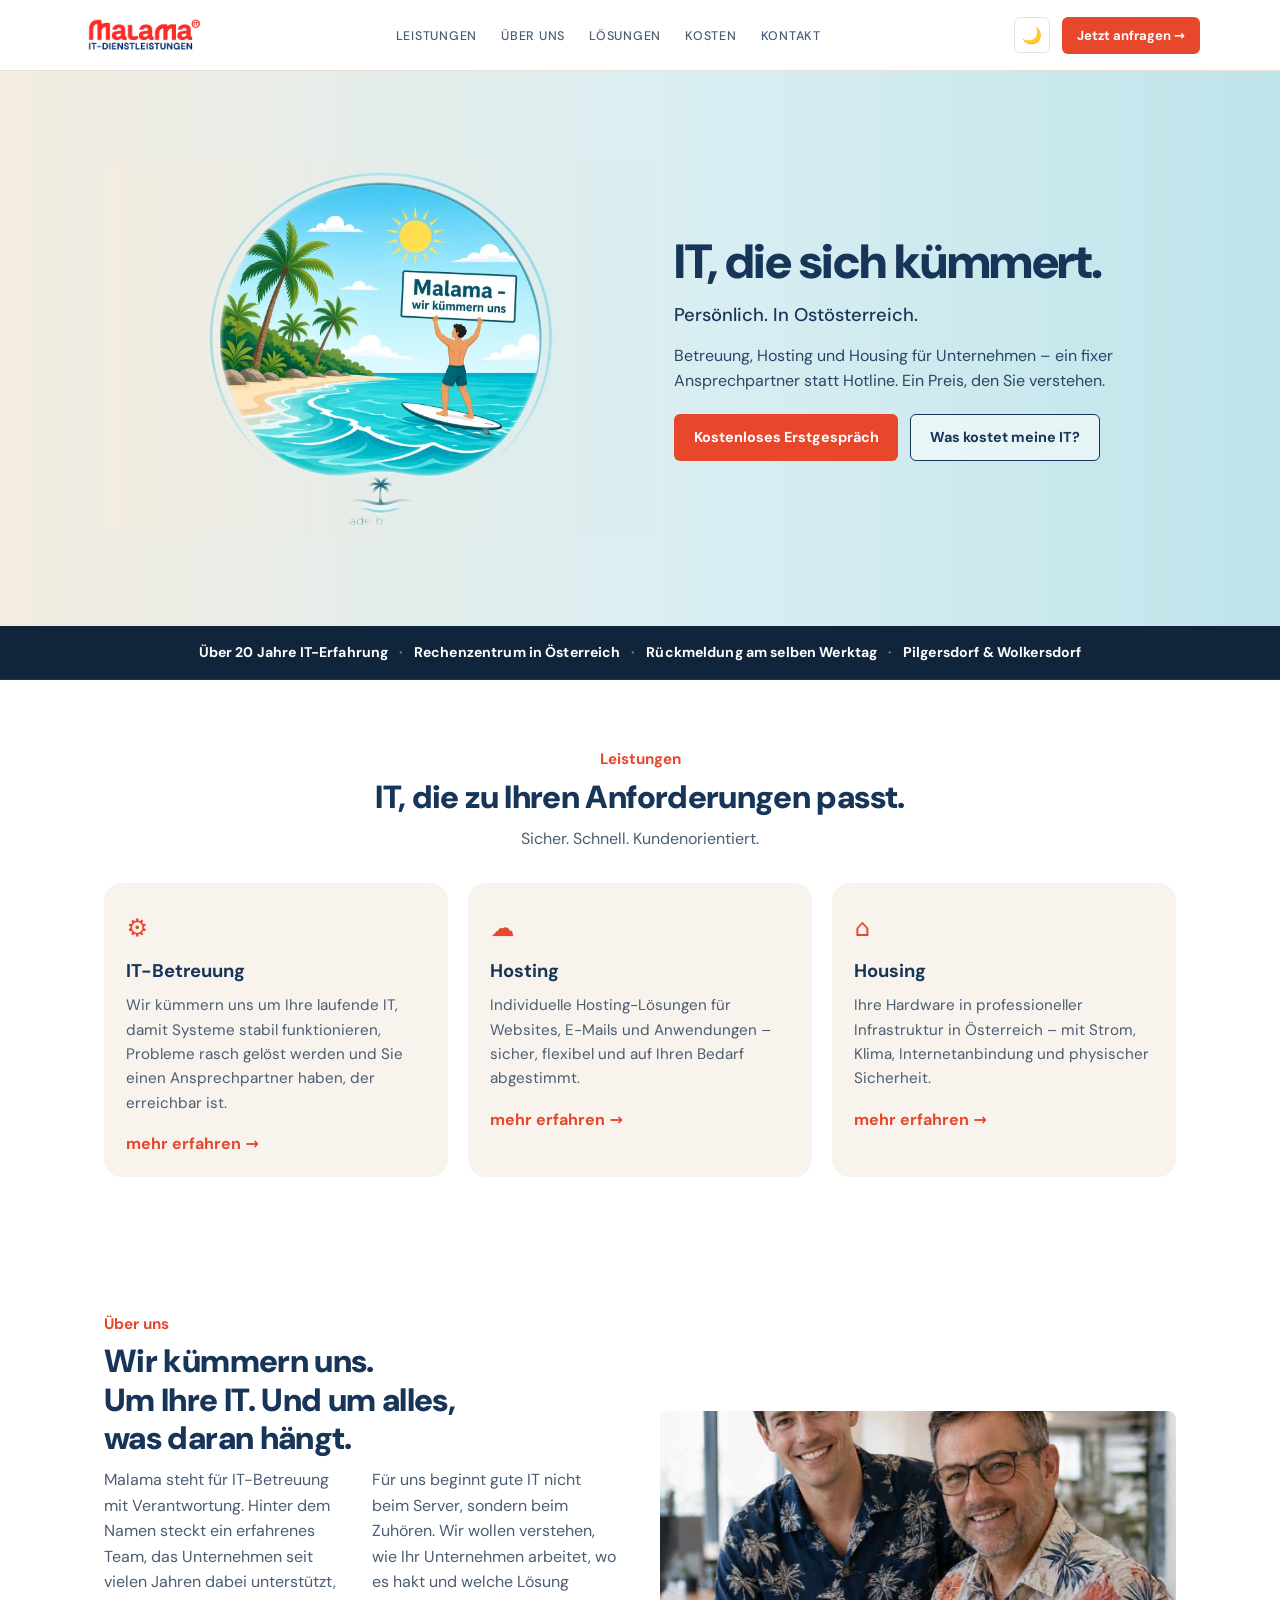
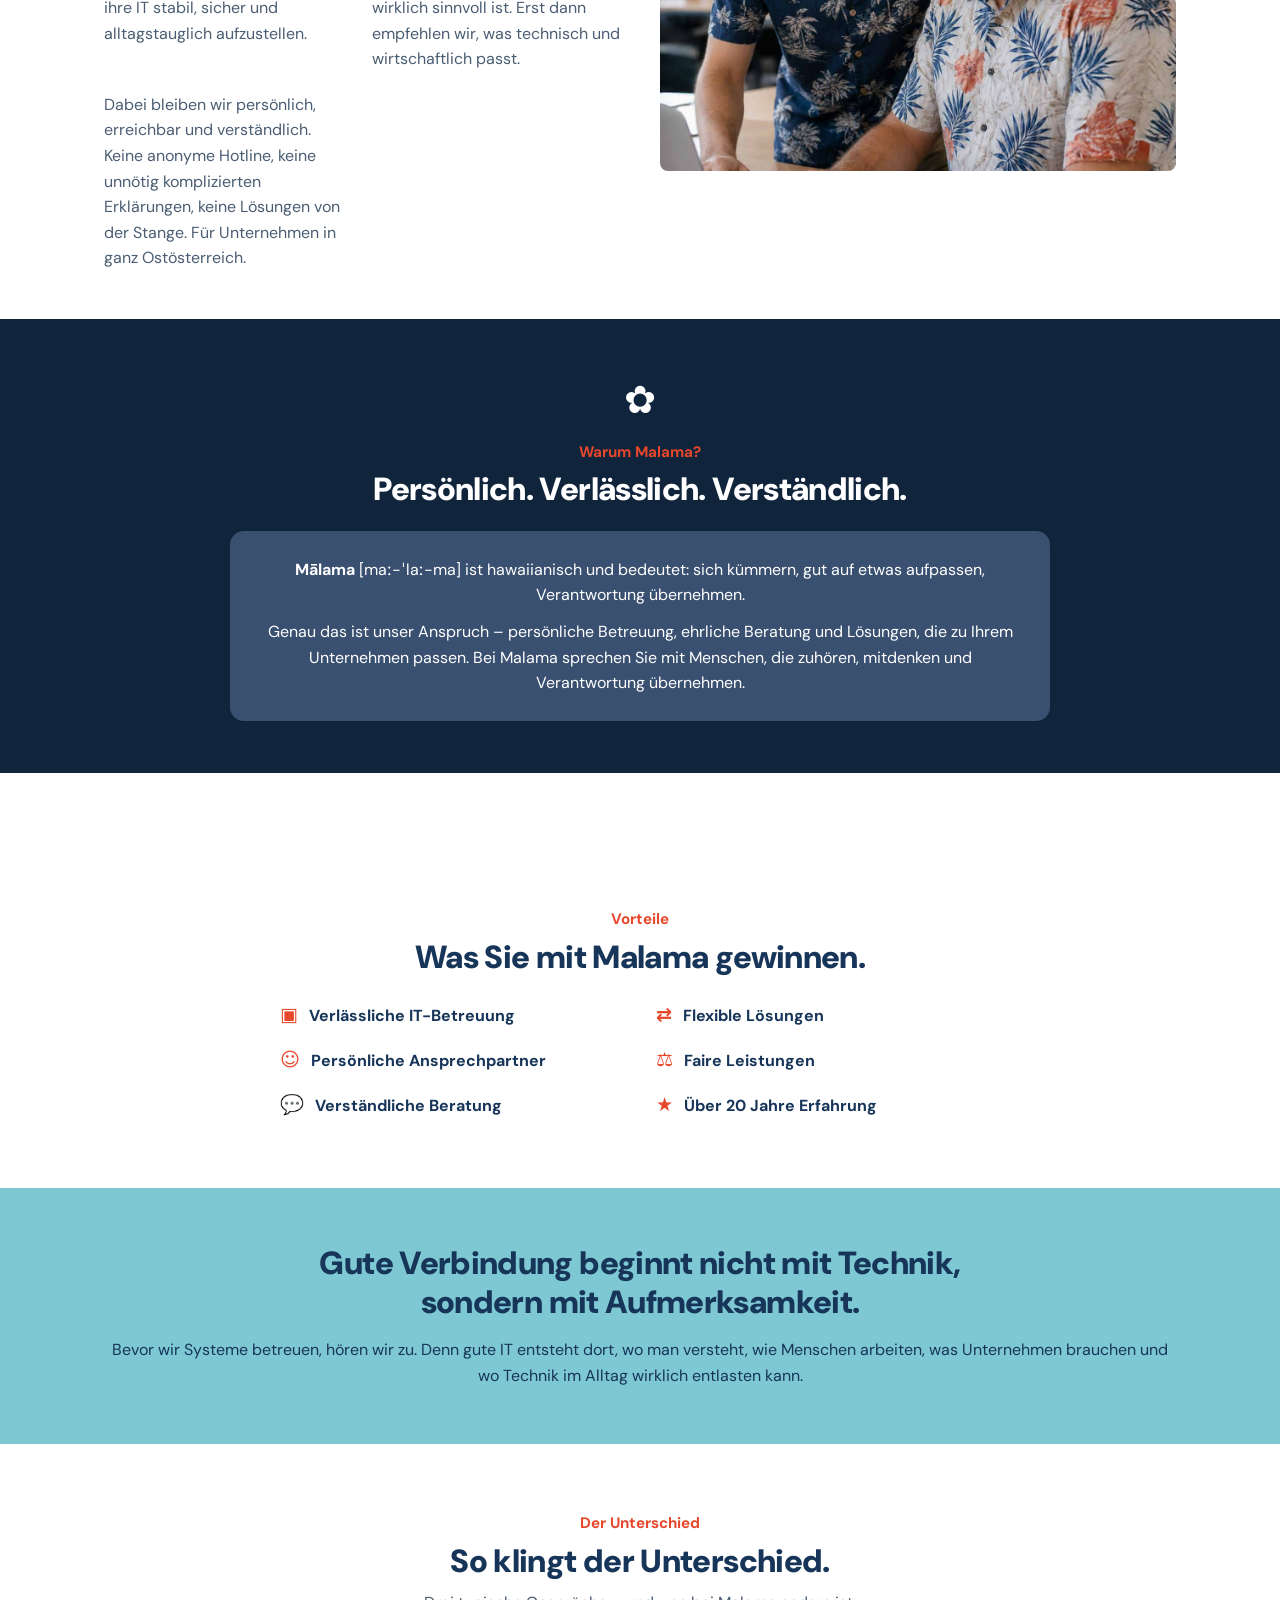
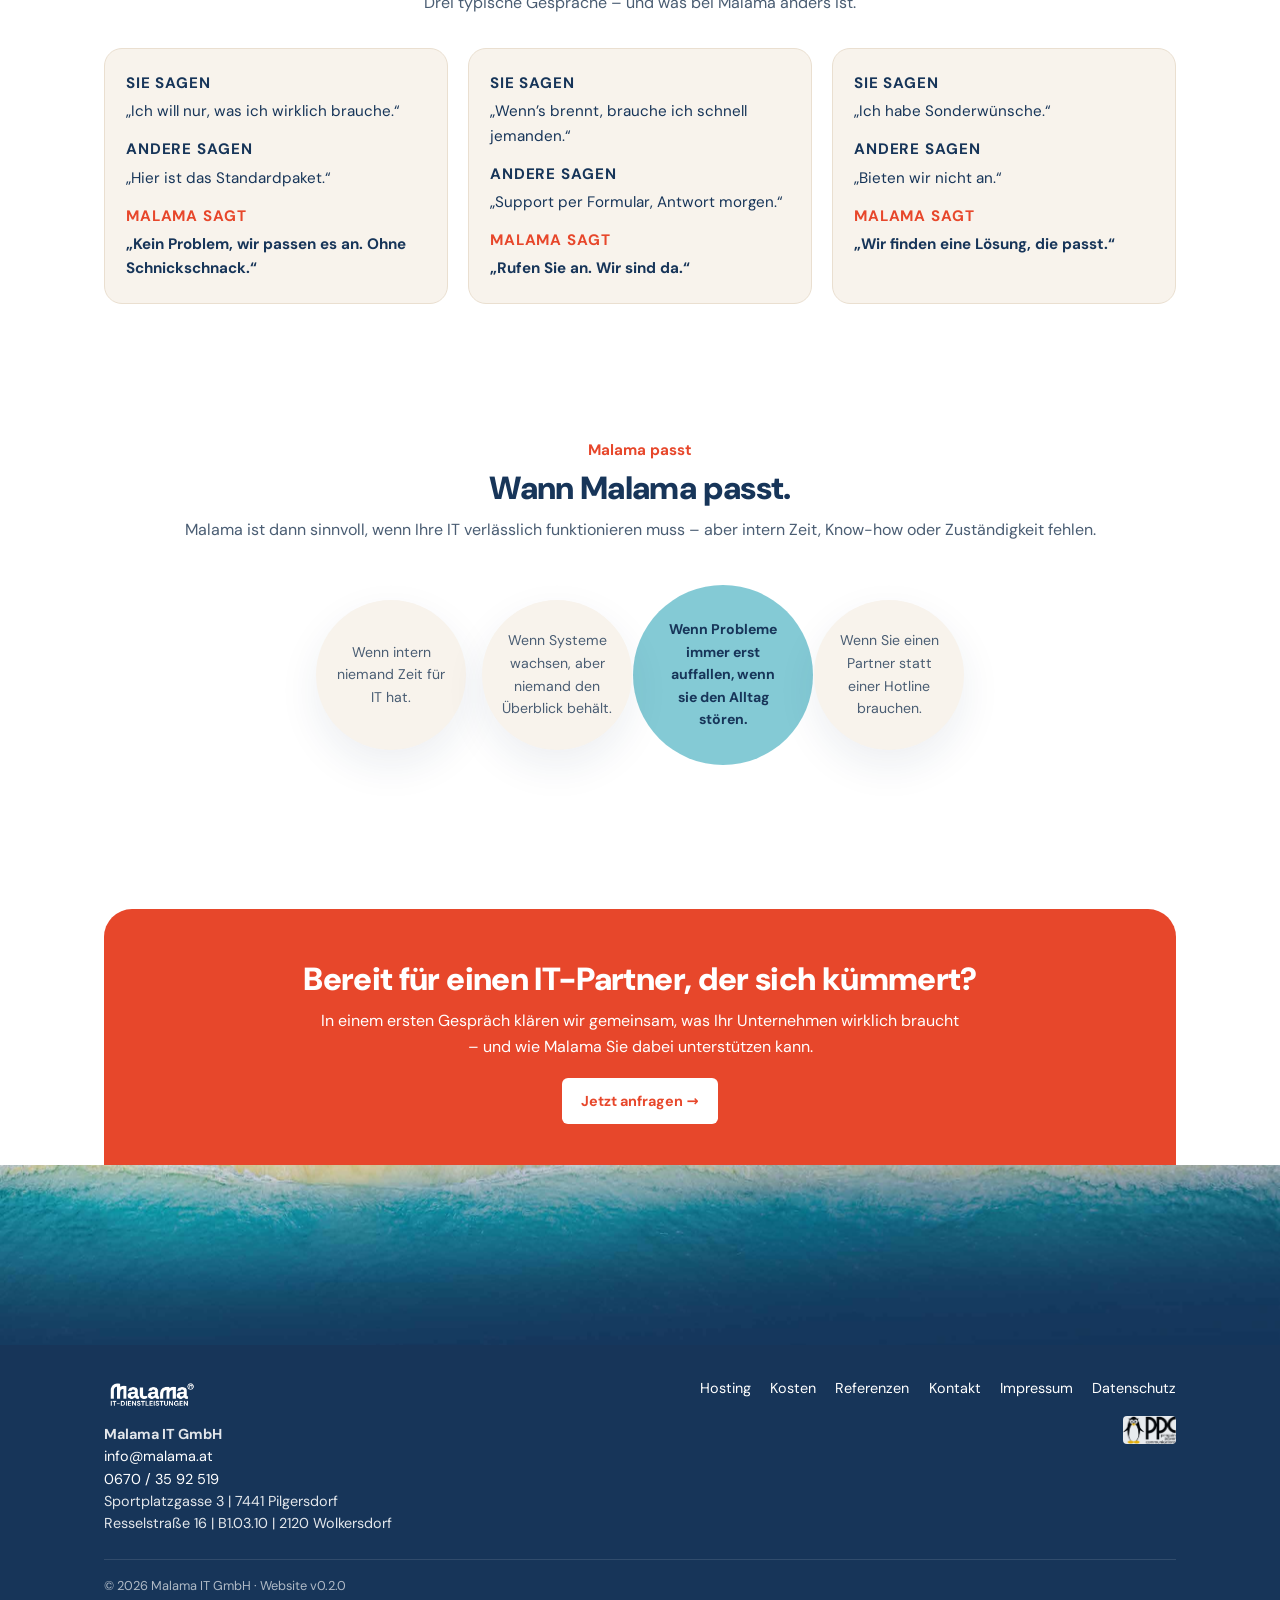
==== commit 2004c374: "Release 0.2.0: Professionelle Web-Standards security.txt, robots/sitemap, humans, manifest, 404, .ht" ====
--- a/theweb/index.html
+++ b/theweb/index.html
@@ -3,18 +3,80 @@
 <head>
   <meta charset="UTF-8">
   <meta name="viewport" content="width=device-width, initial-scale=1.0">
-  <meta name="version" content="0.1.1">
+  <meta name="version" content="0.2.0">
   <meta name="version-date" content="2026-11-20">
   <title>Malama IT – IT, die sich kümmert | Ostösterreich</title>
   <meta name="description" content="Malama IT aus Pilgersdorf: persönliche IT-Betreuung, Hosting und Housing in Ostösterreich. Ein fixer Ansprechpartner, faire Preise, über 20 Jahre Erfahrung.">
+  <meta name="author" content="Malama IT GmbH">
+  <meta name="theme-color" content="#173559">
+  <meta name="color-scheme" content="light dark">
+  <meta name="referrer" content="strict-origin-when-cross-origin">
+  <meta name="format-detection" content="telephone=yes">
+  <link rel="canonical" href="https://malama.at/">
   <meta property="og:title" content="Malama IT – IT, die sich kümmert">
   <meta property="og:description" content="Persönliche IT-Betreuung, Hosting und Housing für Unternehmen in Ostösterreich.">
   <meta property="og:image" content="https://malama.at/assets/images/og-image.jpg">
   <meta property="og:type" content="website">
   <meta property="og:url" content="https://malama.at/">
+  <meta property="og:locale" content="de_AT">
+  <meta property="og:site_name" content="Malama IT">
+  <meta name="twitter:card" content="summary_large_image">
+  <meta name="twitter:title" content="Malama IT – IT, die sich kümmert">
+  <meta name="twitter:description" content="Persönliche IT-Betreuung, Hosting und Housing für Unternehmen in Ostösterreich.">
+  <meta name="twitter:image" content="https://malama.at/assets/images/og-image.jpg">
   <link rel="icon" type="image/png" href="assets/images/favicon.png">
+  <link rel="apple-touch-icon" href="assets/images/apple-touch-icon.png">
+  <link rel="manifest" href="site.webmanifest">
+  <link rel="author" type="text/plain" href="humans.txt">
   <link rel="stylesheet" href="assets/fonts/dm-sans.css">
   <link rel="stylesheet" href="assets/css/styles.css">
+  <script type="application/ld+json">
+  {
+    "@context": "https://schema.org",
+    "@type": "ProfessionalService",
+    "name": "Malama IT GmbH",
+    "alternateName": "Malama IT",
+    "url": "https://malama.at/",
+    "logo": "https://malama.at/assets/images/favicon.png",
+    "image": "https://malama.at/assets/images/og-image.jpg",
+    "description": "Persönliche IT-Betreuung, Hosting und Housing für Unternehmen in Ostösterreich.",
+    "slogan": "IT, die sich kümmert.",
+    "email": "info@malama.at",
+    "telephone": "+43-670-3592519",
+    "areaServed": {
+      "@type": "AdministrativeArea",
+      "name": "Ostösterreich"
+    },
+    "address": [
+      {
+        "@type": "PostalAddress",
+        "streetAddress": "Sportplatzgasse 3",
+        "postalCode": "7441",
+        "addressLocality": "Pilgersdorf",
+        "addressCountry": "AT"
+      },
+      {
+        "@type": "PostalAddress",
+        "streetAddress": "Resselstraße 16, B1.03.10",
+        "postalCode": "2120",
+        "addressLocality": "Wolkersdorf",
+        "addressCountry": "AT"
+      }
+    ],
+    "sameAs": [
+      "https://ppc.at"
+    ],
+    "contactPoint": [
+      {
+        "@type": "ContactPoint",
+        "telephone": "+43-670-3592519",
+        "contactType": "customer service",
+        "availableLanguage": ["German", "de"],
+        "areaServed": "AT"
+      }
+    ]
+  }
+  </script>
 </head>
 <body>
   <header>
@@ -235,7 +297,7 @@
           </a>
         </div>
       </div>
-      <div class="footer-bottom">© 2026 Malama IT GmbH · Website v0.1.1</div>
+      <div class="footer-bottom">© 2026 Malama IT GmbH · Website v0.2.0</div>
     </div>
   </footer>
 
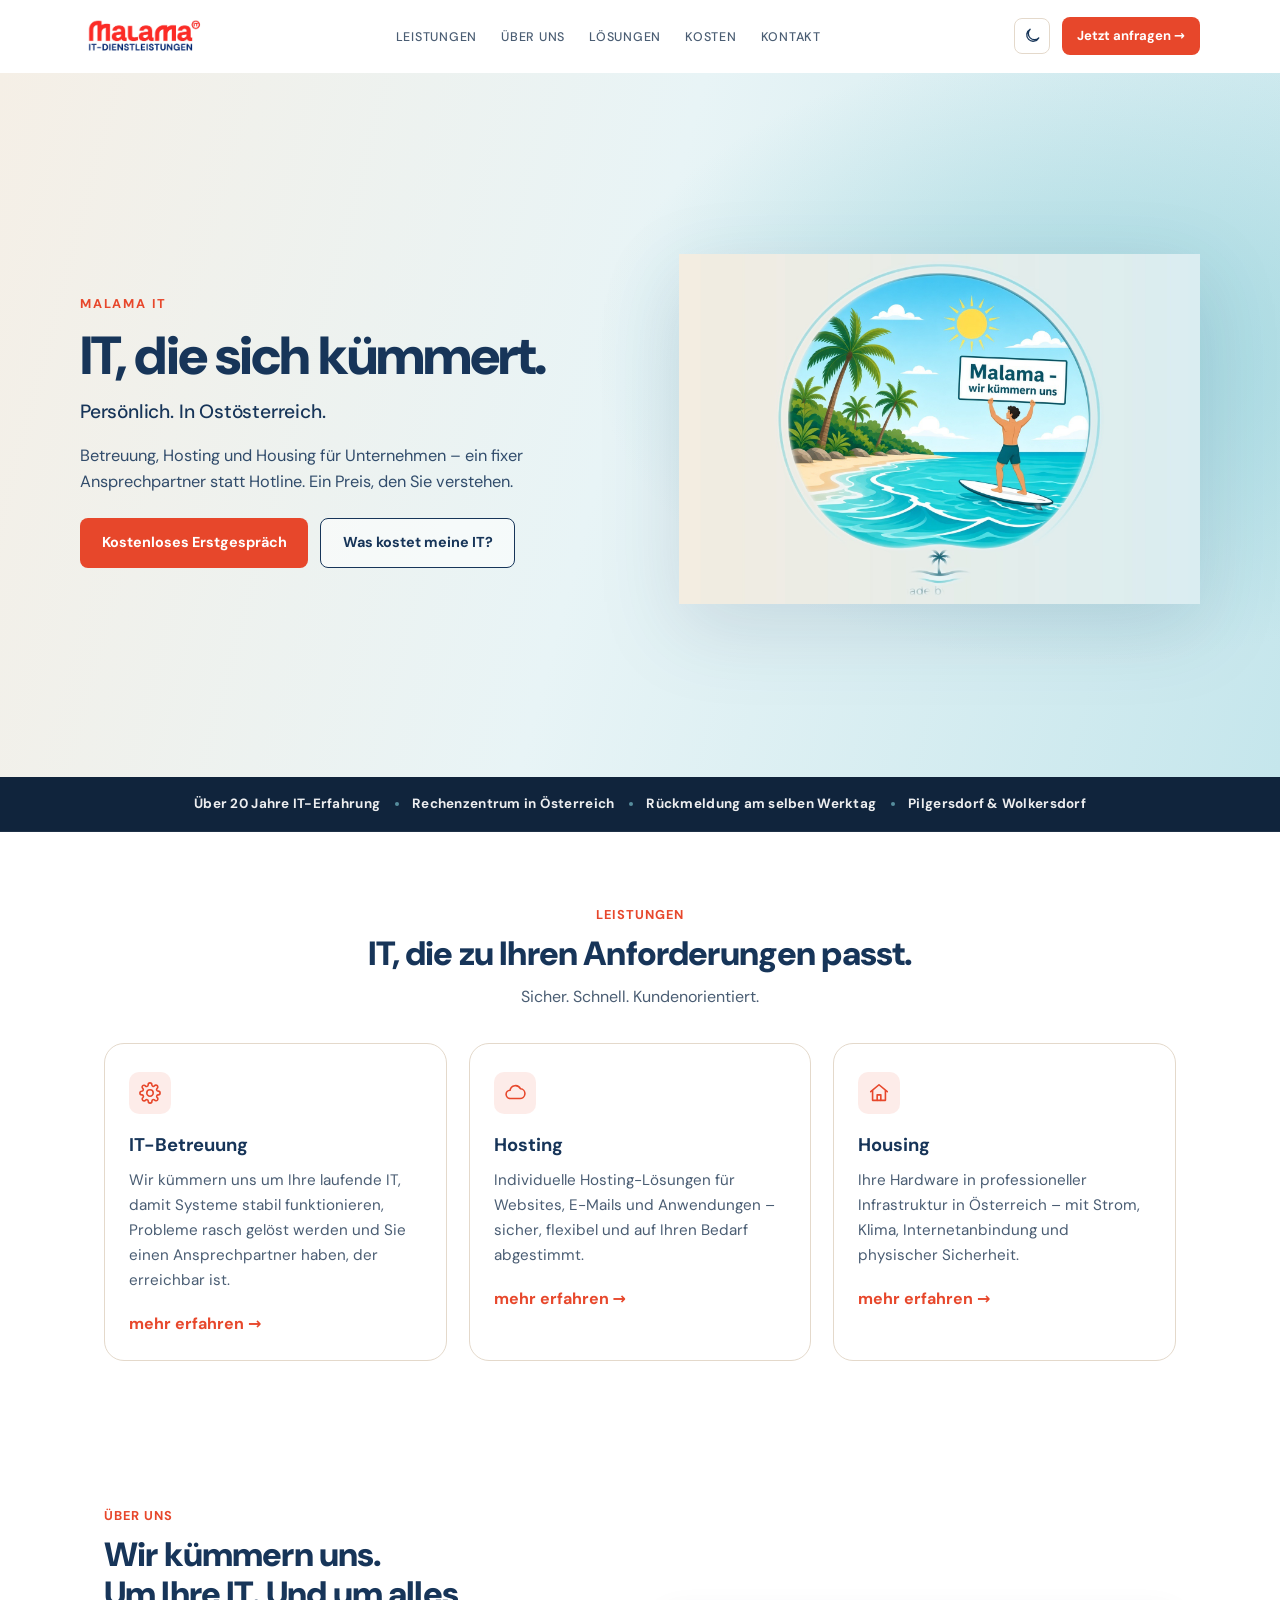
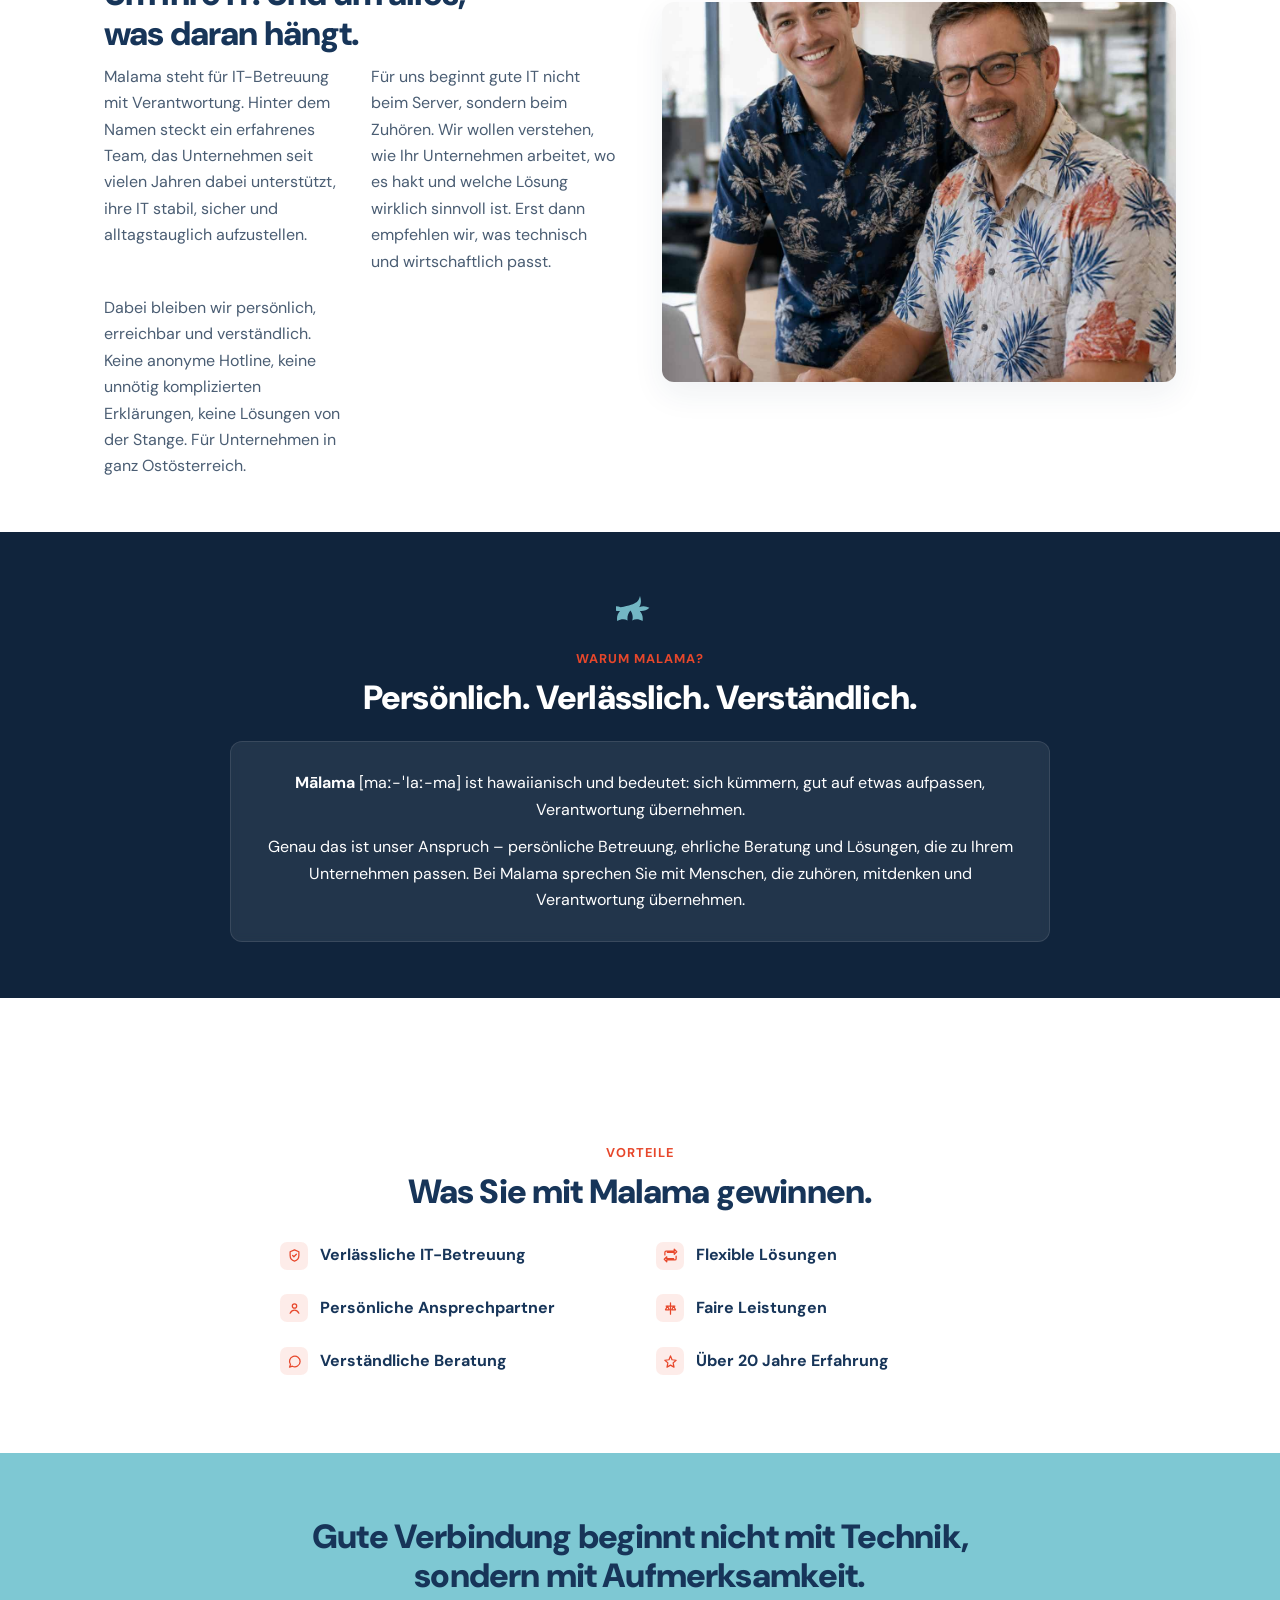
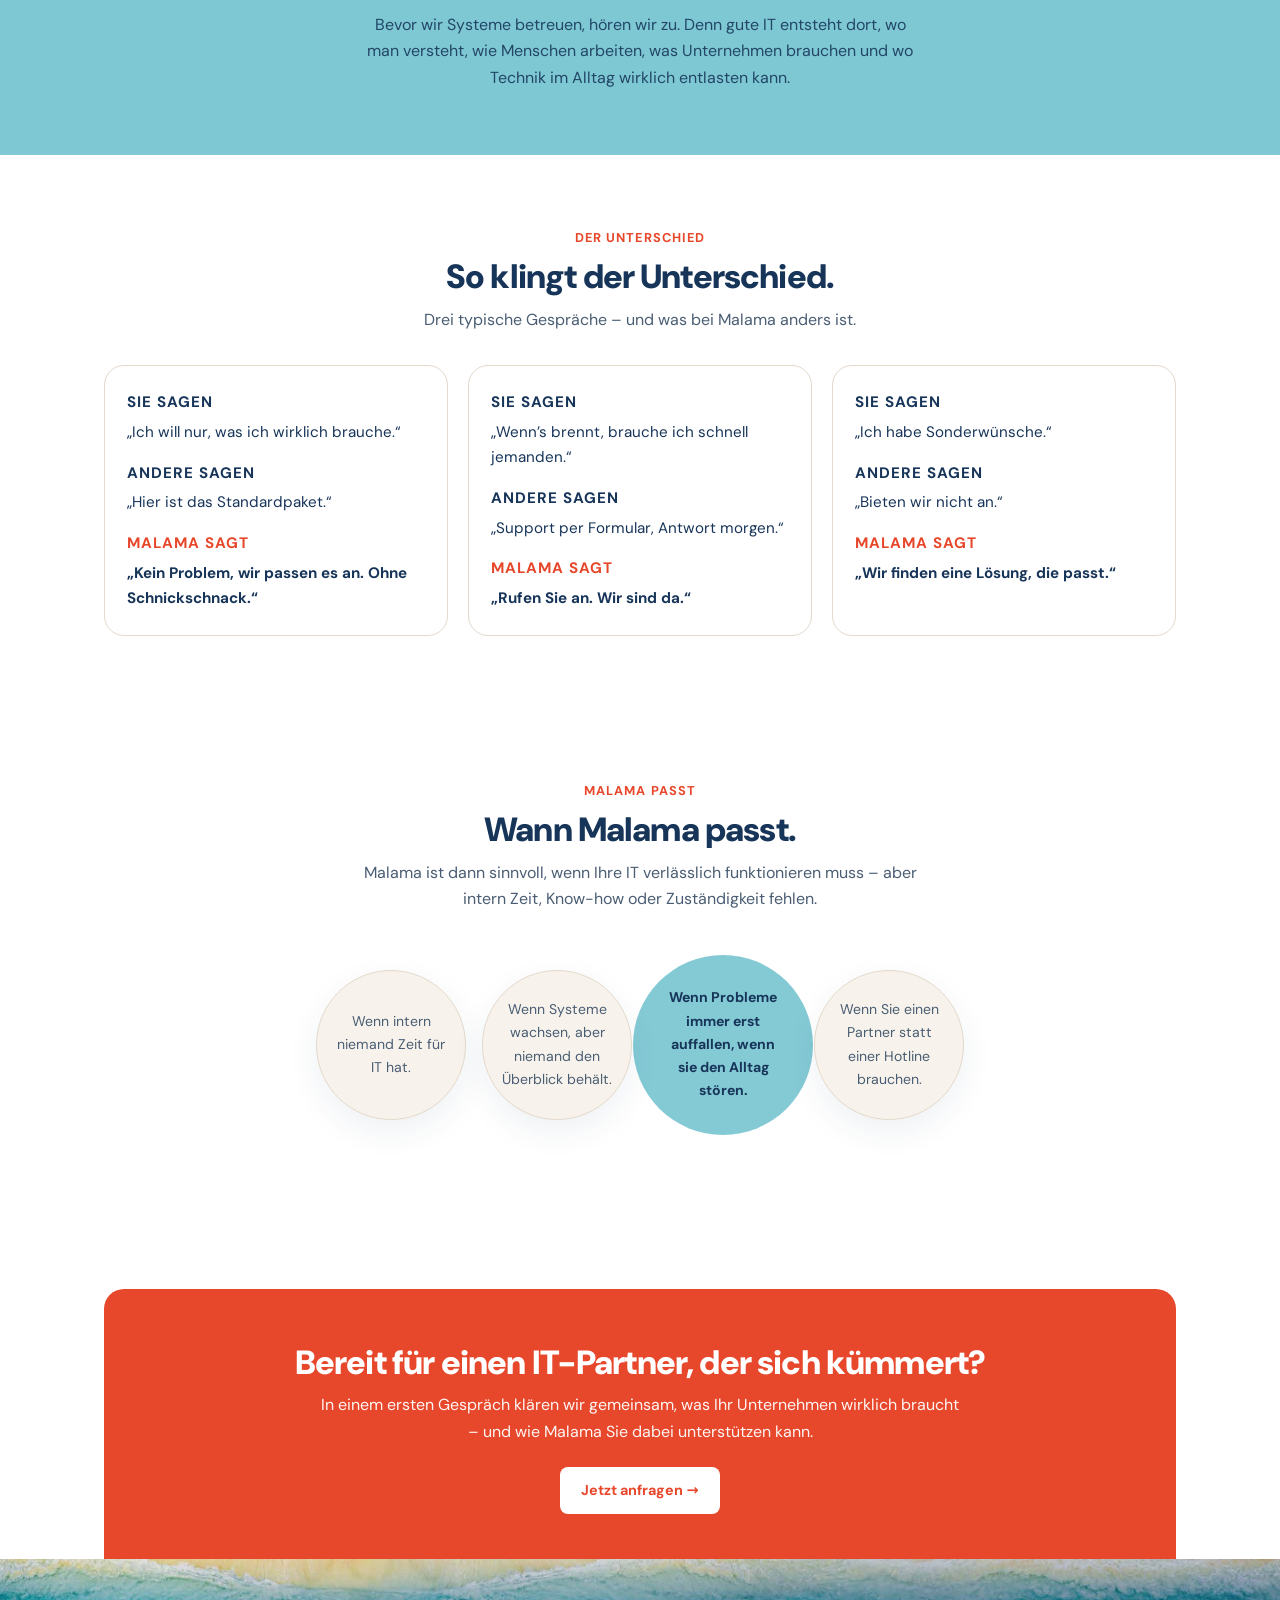
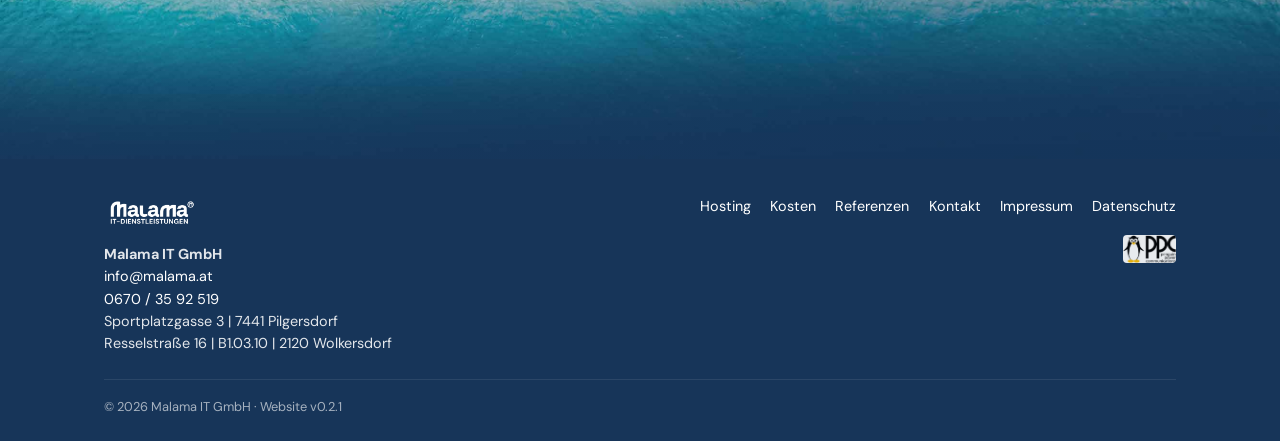
==== commit d4c6375a: "Release 0.2.1: Professionellerer Startseiten- und CSS-Auftritt Co-authored-by: Cursor <cursoragent@c" ====
--- a/theweb/index.html
+++ b/theweb/index.html
@@ -3,8 +3,8 @@
 <head>
   <meta charset="UTF-8">
   <meta name="viewport" content="width=device-width, initial-scale=1.0">
-  <meta name="version" content="0.2.0">
-  <meta name="version-date" content="2026-11-20">
+  <meta name="version" content="0.2.1">
+  <meta name="version-date" content="2026-11-22">
   <title>Malama IT – IT, die sich kümmert | Ostösterreich</title>
   <meta name="description" content="Malama IT aus Pilgersdorf: persönliche IT-Betreuung, Hosting und Housing in Ostösterreich. Ein fixer Ansprechpartner, faire Preise, über 20 Jahre Erfahrung.">
   <meta name="author" content="Malama IT GmbH">
@@ -95,7 +95,7 @@
         </ul>
       </nav>
       <div class="header-controls">
-        <button id="theme-toggle" class="theme-toggle" aria-label="Dark/Light Mode">🌙</button>
+        <button id="theme-toggle" class="theme-toggle" type="button" aria-label="Dark Mode"></button>
         <a href="kontakt.html" class="btn btn-sm">Jetzt anfragen →</a>
       </div>
     </div>
@@ -104,11 +104,8 @@
   <main>
     <section class="hero">
       <div class="container hero-inner">
-        <div class="hero-visual">
-          <img src="assets/images/swvoc_light.jpg" alt="Malama – wir kümmern uns" class="hero-img hero-img-light">
-          <img src="assets/images/swvoc_dark.jpg" alt="Malama – wir kümmern uns" class="hero-img hero-img-dark">
-        </div>
         <div class="hero-text">
+          <p class="hero-brand">Malama IT</p>
           <h1>IT, die sich kümmert.</h1>
           <p class="kicker">Persönlich. In Ostösterreich.</p>
           <p class="hero-sub">Betreuung, Hosting und Housing für Unternehmen – ein fixer Ansprechpartner statt Hotline. Ein Preis, den Sie verstehen.</p>
@@ -117,6 +114,10 @@
             <a href="kosten.html" class="btn btn-outline hero-btn-outline">Was kostet meine IT?</a>
           </div>
         </div>
+        <div class="hero-visual">
+          <img src="assets/images/swvoc_light.jpg" alt="Malama – wir kümmern uns" class="hero-img hero-img-light">
+          <img src="assets/images/swvoc_dark.jpg" alt="Malama – wir kümmern uns" class="hero-img hero-img-dark">
+        </div>
       </div>
     </section>
 
@@ -129,26 +130,32 @@
       </div>
     </div>
 
-    <section id="leistungen">
+    <section id="leistungen" class="reveal">
       <div class="container center">
         <p class="eyebrow">Leistungen</p>
         <h2>IT, die zu Ihren Anforderungen passt.</h2>
         <p class="lead">Sicher. Schnell. Kundenorientiert.</p>
         <div class="grid-3" style="text-align:left;">
           <article class="service-card">
-            <div class="icon">⚙</div>
+            <div class="icon" aria-hidden="true">
+              <svg viewBox="0 0 24 24"><path d="M12 15.5a3.5 3.5 0 1 0 0-7 3.5 3.5 0 0 0 0 7Z"/><path d="M19.4 15a1.7 1.7 0 0 0 .3 1.8l.1.1a2 2 0 1 1-2.8 2.8l-.1-.1a1.7 1.7 0 0 0-1.8-.3 1.7 1.7 0 0 0-1 1.5V21a2 2 0 1 1-4 0v-.1a1.7 1.7 0 0 0-1.1-1.5 1.7 1.7 0 0 0-1.8.3l-.1.1a2 2 0 1 1-2.8-2.8l.1-.1a1.7 1.7 0 0 0 .3-1.8 1.7 1.7 0 0 0-1.5-1H3a2 2 0 1 1 0-4h.1a1.7 1.7 0 0 0 1.5-1.1 1.7 1.7 0 0 0-.3-1.8l-.1-.1a2 2 0 1 1 2.8-2.8l.1.1a1.7 1.7 0 0 0 1.8.3H9a1.7 1.7 0 0 0 1-1.5V3a2 2 0 1 1 4 0v.1a1.7 1.7 0 0 0 1 1.5 1.7 1.7 0 0 0 1.8-.3l.1-.1a2 2 0 1 1 2.8 2.8l-.1.1a1.7 1.7 0 0 0-.3 1.8V9c.3.6.9 1 1.5 1H21a2 2 0 1 1 0 4h-.1a1.7 1.7 0 0 0-1.5 1Z"/></svg>
+            </div>
             <h3>IT-Betreuung</h3>
             <p>Wir kümmern uns um Ihre laufende IT, damit Systeme stabil funktionieren, Probleme rasch gelöst werden und Sie einen Ansprechpartner haben, der erreichbar ist.</p>
             <a class="more" href="#ueber-uns">mehr erfahren →</a>
           </article>
           <article class="service-card">
-            <div class="icon">☁</div>
+            <div class="icon" aria-hidden="true">
+              <svg viewBox="0 0 24 24"><path d="M7 18a4.5 4.5 0 0 1-.4-9 6 6 0 0 1 11.3-1.7A4 4 0 0 1 17 18H7Z"/></svg>
+            </div>
             <h3>Hosting</h3>
             <p>Individuelle Hosting-Lösungen für Websites, E-Mails und Anwendungen – sicher, flexibel und auf Ihren Bedarf abgestimmt.</p>
             <a class="more" href="hosting.html">mehr erfahren →</a>
           </article>
           <article class="service-card">
-            <div class="icon">⌂</div>
+            <div class="icon" aria-hidden="true">
+              <svg viewBox="0 0 24 24"><path d="M3 10.5 12 3l9 7.5"/><path d="M5 9.5V20h14V9.5"/><path d="M10 20v-6h4v6"/></svg>
+            </div>
             <h3>Housing</h3>
             <p>Ihre Hardware in professioneller Infrastruktur in Österreich – mit Strom, Klima, Internetanbindung und physischer Sicherheit.</p>
             <a class="more" href="kontakt.html?topic=Housing">mehr erfahren →</a>
@@ -157,7 +164,7 @@
       </div>
     </section>
 
-    <section id="ueber-uns">
+    <section id="ueber-uns" class="reveal">
       <div class="container">
         <div class="about-grid">
           <div>
@@ -176,7 +183,9 @@
       </div>
       <div class="why-band">
         <div class="container why-inner">
-          <div class="hibiscus">✿</div>
+          <div class="hibiscus" aria-hidden="true">
+            <svg viewBox="0 0 48 48"><path d="M24 8c1.5 4.5 1.2 8.2-.8 11.2 3.2-1.4 6.8-1.2 10.2.6-2.8 2.6-6.2 3.6-9.6 3.1 2.4 2.6 3.4 6 2.8 10.1-3.8-2-7.2-2.2-10.4-.4 1.1-3.6.4-7.2-1.8-10.2-2.4 2.8-3.4 6.2-2.8 10.2-3.2-1.8-6.6-1.6-10.4.4-.6-4.1.4-7.5 2.8-10.1-3.4.5-6.8-.5-9.6-3.1 3.4-1.8 7-2 10.2-.6C22.8 16.2 22.5 12.5 24 8Z"/></svg>
+          </div>
           <p class="eyebrow">Warum Malama?</p>
           <h2>Persönlich. Verlässlich. Verständlich.</h2>
           <div class="why-box">
@@ -187,17 +196,17 @@
       </div>
     </section>
 
-    <section>
+    <section class="reveal">
       <div class="container center">
         <p class="eyebrow">Vorteile</p>
         <h2>Was Sie mit Malama gewinnen.</h2>
         <div class="benefits-grid" style="text-align:left; margin-top:1.5rem;">
-          <div class="benefit"><span class="ico">▣</span> Verlässliche IT-Betreuung</div>
-          <div class="benefit"><span class="ico">⇄</span> Flexible Lösungen</div>
-          <div class="benefit"><span class="ico">☺</span> Persönliche Ansprechpartner</div>
-          <div class="benefit"><span class="ico">⚖</span> Faire Leistungen</div>
-          <div class="benefit"><span class="ico">💬</span> Verständliche Beratung</div>
-          <div class="benefit"><span class="ico">★</span> Über 20 Jahre Erfahrung</div>
+          <div class="benefit"><span class="ico" aria-hidden="true"><svg viewBox="0 0 24 24"><path d="M12 3 5 6v6c0 4.5 3 7.8 7 9 4-1.2 7-4.5 7-9V6l-7-3Z"/><path d="m9 12 2 2 4-4"/></svg></span> Verlässliche IT-Betreuung</div>
+          <div class="benefit"><span class="ico" aria-hidden="true"><svg viewBox="0 0 24 24"><path d="M7 7h11v3l4-4-4-4v3H5a2 2 0 0 0-2 2v4"/><path d="M17 17H6v-3l-4 4 4 4v-3h13a2 2 0 0 0 2-2v-4"/></svg></span> Flexible Lösungen</div>
+          <div class="benefit"><span class="ico" aria-hidden="true"><svg viewBox="0 0 24 24"><circle cx="12" cy="8" r="3.5"/><path d="M5 19.5c1.8-3.2 4.2-4.8 7-4.8s5.2 1.6 7 4.8"/></svg></span> Persönliche Ansprechpartner</div>
+          <div class="benefit"><span class="ico" aria-hidden="true"><svg viewBox="0 0 24 24"><path d="M12 3v18M5 8h14M7 8l-3 6h6L7 8Zm10 0-3 6h6l-3-6Z"/></svg></span> Faire Leistungen</div>
+          <div class="benefit"><span class="ico" aria-hidden="true"><svg viewBox="0 0 24 24"><path d="M21 12a8.5 8.5 0 0 1-12.4 7.5L4 21l1.6-4.2A8.5 8.5 0 1 1 21 12Z"/></svg></span> Verständliche Beratung</div>
+          <div class="benefit"><span class="ico" aria-hidden="true"><svg viewBox="0 0 24 24"><path d="m12 3 2.4 6.2L21 10l-4.8 4.2L17.6 21 12 17.8 6.4 21l1.4-6.8L3 10l6.6-.8L12 3Z"/></svg></span> Über 20 Jahre Erfahrung</div>
         </div>
       </div>
     </section>
@@ -209,7 +218,7 @@
       </div>
     </section>
 
-    <section id="unterschied">
+    <section id="unterschied" class="reveal">
       <div class="container center">
         <p class="eyebrow">Der Unterschied</p>
         <h2>So klingt der Unterschied.</h2>
@@ -243,7 +252,7 @@
       </div>
     </section>
 
-    <section>
+    <section class="reveal">
       <div class="container center">
         <p class="eyebrow">Malama passt</p>
         <h2>Wann Malama passt.</h2>
@@ -297,7 +306,7 @@
           </a>
         </div>
       </div>
-      <div class="footer-bottom">© 2026 Malama IT GmbH · Website v0.2.0</div>
+      <div class="footer-bottom">© 2026 Malama IT GmbH · Website v0.2.1</div>
     </div>
   </footer>
 
--- a/theweb/assets/css/styles.css
+++ b/theweb/assets/css/styles.css
@@ -1,23 +1,31 @@
 :root {
   --orange: #e7472b;
   --orange-hover: #cf3b22;
+  --orange-soft: rgba(231, 71, 43, 0.1);
   --navy: #173559;
   --navy-deep: #10243c;
   --teal: #7ec8d3;
-  --cream: #f6f0e6;
-  --card: #f8f3ec;
+  --teal-deep: #5aaab8;
+  --cream: #f3eee6;
+  --card: #f7f3ec;
   --bg: #ffffff;
   --text: #173559;
   --text-muted: #4a5d73;
-  --border: #eadfd0;
-  --header-bg: #ffffff;
+  --border: #e4d9cb;
+  --header-bg: rgba(255, 255, 255, 0.92);
   --footer-bg: #173559;
-  --shadow: 0 16px 40px rgba(23,53,89,0.08);
+  --shadow: 0 12px 32px rgba(23, 53, 89, 0.07);
+  --shadow-sm: 0 4px 14px rgba(23, 53, 89, 0.06);
+  --radius: 12px;
+  --radius-lg: 20px;
+  --ease: cubic-bezier(0.22, 1, 0.36, 1);
+  --header-h: 4.25rem;
 }
 
 [data-theme="dark"] {
   --orange: #ff6a4d;
   --orange-hover: #ff8168;
+  --orange-soft: rgba(255, 106, 77, 0.14);
   --navy: #d6e4f5;
   --navy-deep: #0d1a2b;
   --teal: #7ec8d3;
@@ -27,9 +35,10 @@
   --text: #e8eef6;
   --text-muted: #a8b7c8;
   --border: #2a3d57;
-  --header-bg: #121c2b;
+  --header-bg: rgba(18, 28, 43, 0.92);
   --footer-bg: #0b1522;
-  --shadow: 0 16px 40px rgba(0,0,0,0.35);
+  --shadow: 0 12px 32px rgba(0, 0, 0, 0.35);
+  --shadow-sm: 0 4px 14px rgba(0, 0, 0, 0.25);
 }
 
 * { margin: 0; padding: 0; box-sizing: border-box; }
@@ -38,21 +47,36 @@
   font-family: "DM Sans", system-ui, sans-serif;
   color: var(--text);
   background: var(--bg);
-  line-height: 1.6;
+  line-height: 1.65;
+  -webkit-font-smoothing: antialiased;
+  text-rendering: optimizeLegibility;
 }
 a { color: var(--orange); text-decoration: none; }
 a:hover { text-decoration: underline; }
 img { max-width: 100%; height: auto; display: block; }
 .container { max-width: 1120px; margin: 0 auto; padding: 0 1.5rem; }
 
+:focus-visible {
+  outline: 2px solid var(--orange);
+  outline-offset: 3px;
+}
+
+/* —— Header —— */
 header {
   background: var(--header-bg);
+  backdrop-filter: blur(12px);
+  -webkit-backdrop-filter: blur(12px);
   position: sticky; top: 0; z-index: 100;
-  border-bottom: 1px solid var(--border);
+  border-bottom: 1px solid transparent;
+  transition: border-color 0.25s var(--ease), box-shadow 0.25s var(--ease);
+}
+header.is-scrolled {
+  border-bottom-color: var(--border);
+  box-shadow: var(--shadow-sm);
 }
 .header-inner {
   display: flex; align-items: center; justify-content: space-between;
-  gap: 1rem; padding: 0.7rem 0;
+  gap: 1rem; padding: 0.75rem 0; min-height: var(--header-h);
 }
 .logo { display: flex; align-items: center; }
 .logo img { height: 48px; width: auto; }
@@ -63,124 +87,231 @@
 nav a {
   color: var(--text-muted); font-weight: 500; font-size: 0.78rem;
   letter-spacing: 0.06em; text-transform: uppercase; text-decoration: none;
+  transition: color 0.2s ease;
 }
 nav a:hover, nav a.active { color: var(--orange); }
 .header-controls { display: flex; align-items: center; gap: 0.75rem; }
 .theme-toggle {
-  background: transparent; border: 1px solid var(--border); border-radius: 6px;
-  width: 36px; height: 36px; cursor: pointer; font-size: 1rem; color: var(--text);
-}
+  background: transparent; border: 1px solid var(--border); border-radius: 8px;
+  width: 36px; height: 36px; cursor: pointer; color: var(--text);
+  display: inline-flex; align-items: center; justify-content: center;
+  transition: border-color 0.2s ease, background 0.2s ease;
+}
+.theme-toggle:hover { border-color: var(--orange); background: var(--orange-soft); }
+.theme-toggle svg { width: 18px; height: 18px; fill: none; stroke: currentColor; stroke-width: 1.75; stroke-linecap: round; stroke-linejoin: round; }
 .ppc-logo img { height: 32px; width: auto; }
 
+/* —— Buttons —— */
 .btn {
   display: inline-flex; align-items: center; gap: 0.35rem;
-  background: var(--orange); color: #fff; padding: 0.7rem 1.2rem;
-  border-radius: 6px; font-weight: 700; font-size: 0.9rem;
+  background: var(--orange); color: #fff; padding: 0.75rem 1.35rem;
+  border-radius: 8px; font-weight: 700; font-size: 0.9rem;
   text-decoration: none; border: none; cursor: pointer;
-}
-.btn:hover { background: var(--orange-hover); text-decoration: none; color: #fff; }
+  transition: background 0.2s ease, transform 0.2s var(--ease), box-shadow 0.2s ease;
+}
+.btn:hover {
+  background: var(--orange-hover); text-decoration: none; color: #fff;
+  transform: translateY(-1px); box-shadow: 0 8px 20px rgba(231, 71, 43, 0.28);
+}
 .btn-outline {
   background: transparent; border: 1.5px solid var(--navy); color: var(--navy);
-}
-.btn-outline:hover { background: var(--navy); color: #fff; text-decoration: none; }
+  box-shadow: none;
+}
+.btn-outline:hover { background: var(--navy); color: #fff; text-decoration: none; box-shadow: none; }
 [data-theme="dark"] .btn-outline { border-color: var(--teal); color: var(--teal); }
 [data-theme="dark"] .btn-outline:hover { background: var(--teal); color: #0f1724; }
 .btn-white { background: #fff; color: var(--orange); }
+.btn-white:hover { background: #fff; color: var(--orange-hover); box-shadow: 0 8px 20px rgba(0, 0, 0, 0.12); }
 .btn-sm { padding: 0.5rem 0.95rem; font-size: 0.82rem; }
 
-.hero { background: linear-gradient(90deg, #f3ece1 0%, #d9eef2 55%, #bfe4ea 100%); overflow: hidden; }
-[data-theme="dark"] .hero { background: linear-gradient(90deg, #1a2433 0%, #16333b 100%); }
+/* —— Hero —— */
+.hero {
+  position: relative;
+  overflow: hidden;
+  background:
+    radial-gradient(ellipse 70% 80% at 85% 40%, rgba(126, 200, 211, 0.55) 0%, transparent 55%),
+    linear-gradient(105deg, #f5efe6 0%, #e8f4f6 48%, #c5e6ec 100%);
+}
+[data-theme="dark"] .hero {
+  background:
+    radial-gradient(ellipse 70% 80% at 85% 40%, rgba(126, 200, 211, 0.18) 0%, transparent 55%),
+    linear-gradient(105deg, #1a2433 0%, #16333b 100%);
+}
 .hero-inner {
   display: grid; grid-template-columns: 1.05fr 0.95fr;
-  align-items: center; min-height: 420px; gap: 1rem;
-}
-.hero-visual img { width: 100%; object-fit: contain; max-height: 460px; }
+  align-items: center; min-height: min(78vh, 560px); gap: 1.5rem;
+  padding: 2.5rem 0 2rem;
+}
+.hero-visual {
+  position: relative;
+  display: flex; align-items: flex-end; justify-content: center;
+}
+.hero-visual img {
+  width: 100%; object-fit: contain; max-height: 480px;
+  filter: drop-shadow(0 24px 40px rgba(23, 53, 89, 0.12));
+  animation: hero-rise 0.9s var(--ease) both;
+}
 .hero-img-dark { display: none; }
 [data-theme="dark"] .hero-img-light { display: none; }
 [data-theme="dark"] .hero-img-dark { display: block; }
+.hero-text { animation: hero-fade 0.85s var(--ease) 0.08s both; }
+.hero-brand {
+  display: inline-block;
+  font-size: 0.8rem; font-weight: 700; letter-spacing: 0.14em;
+  text-transform: uppercase; color: var(--orange); margin-bottom: 0.85rem;
+}
 .hero-text h1 {
-  font-size: clamp(1.8rem, 4vw, 3rem); font-weight: 900;
-  letter-spacing: -0.03em; line-height: 1.1; color: #173559; margin-bottom: 0.75rem;
+  font-size: clamp(2.1rem, 4.6vw, 3.35rem); font-weight: 900;
+  letter-spacing: -0.035em; line-height: 1.08; color: #173559; margin-bottom: 0.65rem;
 }
 [data-theme="dark"] .hero-text h1 { color: #fff; }
-.hero-text .kicker { font-size: 1.15rem; color: #173559; font-weight: 500; }
+.hero-text .kicker {
+  font-size: 1.2rem; color: #173559; font-weight: 500; letter-spacing: -0.01em;
+}
 [data-theme="dark"] .hero-text .kicker { color: var(--teal); }
 .hero-sub {
-  color: #173559; font-size: 1rem; max-width: 28rem; margin: 0.85rem 0 1.25rem; line-height: 1.55;
-  opacity: 0.9;
-}
-[data-theme="dark"] .hero-sub { color: var(--text-muted); }
+  color: #173559; font-size: 1.02rem; max-width: 28rem;
+  margin: 0.95rem 0 1.45rem; line-height: 1.6; opacity: 0.88;
+}
+[data-theme="dark"] .hero-sub { color: var(--text-muted); opacity: 1; }
 .hero-actions { display: flex; flex-wrap: wrap; gap: 0.75rem; }
-.hero-btn-outline { background: rgba(255,255,255,0.55); }
-
+.hero-btn-outline { background: rgba(255, 255, 255, 0.55); backdrop-filter: blur(6px); }
+
+@keyframes hero-fade {
+  from { opacity: 0; transform: translateY(14px); }
+  to { opacity: 1; transform: translateY(0); }
+}
+@keyframes hero-rise {
+  from { opacity: 0; transform: translateY(22px) scale(0.98); }
+  to { opacity: 1; transform: translateY(0) scale(1); }
+}
+
+/* —— Trust strip —— */
 .trust-strip {
-  background: var(--navy-deep); color: #fff; padding: 0.95rem 0;
-  border-bottom: 1px solid rgba(255,255,255,0.08);
+  background: var(--navy-deep); color: #fff; padding: 1rem 0;
+  border-bottom: 1px solid rgba(255, 255, 255, 0.06);
 }
 .trust-inner {
-  display: flex; flex-wrap: wrap; justify-content: center; gap: 0.6rem 1.6rem;
-  font-size: 0.88rem; font-weight: 600; letter-spacing: 0.01em;
-}
-.trust-inner span { position: relative; }
+  display: flex; flex-wrap: wrap; justify-content: center; gap: 0.65rem 2rem;
+  font-size: 0.84rem; font-weight: 600; letter-spacing: 0.02em;
+}
+.trust-inner span { position: relative; opacity: 0.92; }
 .trust-inner span + span::before {
-  content: "·"; position: absolute; left: -0.95rem; opacity: 0.45;
-}
-
+  content: ""; position: absolute; left: -1.1rem; top: 50%;
+  width: 4px; height: 4px; border-radius: 50%;
+  background: var(--teal); opacity: 0.7; transform: translateY(-50%);
+}
+
+/* —— Diff —— */
 .diff-grid {
   display: grid; grid-template-columns: repeat(3, 1fr); gap: 1.25rem; margin-top: 1.5rem;
 }
 .diff-card {
-  background: var(--card); border-radius: 18px; padding: 1.4rem 1.3rem; border: 1px solid var(--border);
-}
+  background: var(--bg); border-radius: var(--radius-lg); padding: 1.5rem 1.35rem;
+  border: 1px solid var(--border);
+  transition: border-color 0.25s ease, box-shadow 0.25s ease;
+}
+.diff-card:hover { border-color: rgba(231, 71, 43, 0.35); box-shadow: var(--shadow-sm); }
 .diff-label {
-  font-size: 0.75rem; font-weight: 700; letter-spacing: 0.06em;
-  text-transform: uppercase; color: var(--text-muted); margin: 0.85rem 0 0.25rem;
+  font-size: 0.72rem; font-weight: 700; letter-spacing: 0.07em;
+  text-transform: uppercase; color: var(--text-muted); margin: 0.95rem 0 0.3rem;
 }
 .diff-card .diff-label:first-child { margin-top: 0; }
 .diff-label.malama { color: var(--orange); }
 .diff-card p { color: var(--text); font-size: 0.95rem; }
 
-section { padding: 4.2rem 0; }
-.eyebrow { color: var(--orange); font-weight: 700; font-size: 0.95rem; margin-bottom: 0.4rem; }
+/* —— Sections —— */
+section { padding: 4.5rem 0; }
+.eyebrow {
+  color: var(--orange); font-weight: 700; font-size: 0.8rem;
+  letter-spacing: 0.08em; text-transform: uppercase; margin-bottom: 0.55rem;
+}
 h2 {
-  font-size: clamp(1.45rem, 3vw, 2rem); font-weight: 900; color: var(--navy);
-  letter-spacing: -0.02em; line-height: 1.2; margin-bottom: 0.6rem;
-}
-.lead { color: var(--text-muted); margin-bottom: 2rem; }
+  font-size: clamp(1.5rem, 3vw, 2.1rem); font-weight: 900; color: var(--navy);
+  letter-spacing: -0.025em; line-height: 1.18; margin-bottom: 0.65rem;
+}
+.lead { color: var(--text-muted); margin-bottom: 2rem; max-width: 36rem; }
 .center { text-align: center; }
-
-.grid-3 { display: grid; grid-template-columns: repeat(3, 1fr); gap: 1.25rem; }
-.service-card { background: var(--card); border-radius: 18px; padding: 1.6rem 1.4rem 1.3rem; min-height: 220px; }
-.service-card .icon { font-size: 1.5rem; margin-bottom: 0.6rem; color: var(--orange); }
-.service-card h3 { font-size: 1.15rem; margin-bottom: 0.45rem; color: var(--navy); }
+.center .lead { margin-left: auto; margin-right: auto; }
+
+.grid-3 { display: grid; grid-template-columns: repeat(3, 1fr); gap: 1.35rem; }
+.service-card {
+  background: var(--bg); border-radius: var(--radius-lg); padding: 1.75rem 1.5rem 1.4rem;
+  min-height: 220px; border: 1px solid var(--border);
+  transition: border-color 0.25s ease, box-shadow 0.25s var(--ease), transform 0.25s var(--ease);
+}
+.service-card:hover {
+  border-color: rgba(231, 71, 43, 0.35);
+  box-shadow: var(--shadow);
+  transform: translateY(-3px);
+}
+.service-card .icon {
+  width: 42px; height: 42px; margin-bottom: 1rem;
+  border-radius: 10px; background: var(--orange-soft);
+  display: flex; align-items: center; justify-content: center; color: var(--orange);
+}
+.service-card .icon svg {
+  width: 22px; height: 22px; fill: none; stroke: currentColor;
+  stroke-width: 1.75; stroke-linecap: round; stroke-linejoin: round;
+}
+.service-card h3 { font-size: 1.15rem; margin-bottom: 0.5rem; color: var(--navy); }
 .service-card p { color: var(--text-muted); font-size: 0.95rem; }
-.service-card .more { display: inline-block; margin-top: 1rem; font-weight: 700; color: var(--orange); text-decoration: none; }
-
-.about-grid { display: grid; grid-template-columns: 1fr 1fr; gap: 2.5rem; align-items: center; }
+.service-card .more {
+  display: inline-block; margin-top: 1.1rem; font-weight: 700; color: var(--orange);
+  text-decoration: none; transition: gap 0.2s ease;
+}
+.service-card .more:hover { text-decoration: underline; }
+
+.about-grid { display: grid; grid-template-columns: 1fr 1fr; gap: 2.75rem; align-items: center; }
 .about-copy { display: grid; grid-template-columns: 1fr 1fr; gap: 1.25rem; color: var(--text-muted); }
 .about-photo { position: relative; }
-.about-photo img { width: 100%; border-radius: 8px; object-fit: cover; max-height: 360px; }
+.about-photo img {
+  width: 100%; border-radius: var(--radius); object-fit: cover; max-height: 380px;
+  box-shadow: var(--shadow);
+}
 .about-caption { font-size: 0.8rem; color: var(--text-muted); margin-top: 0.4rem; text-align: right; }
 
-.why-band { background: var(--navy-deep); color: #fff; padding: 3.2rem 0; margin-top: 3rem; }
+.why-band { background: var(--navy-deep); color: #fff; padding: 3.5rem 0; margin-top: 3.25rem; }
 .why-inner { text-align: center; }
 .why-inner h2 { color: #fff; }
-.hibiscus { font-size: 2.4rem; margin-bottom: 0.5rem; }
+.hibiscus {
+  width: 48px; height: 48px; margin: 0 auto 0.75rem;
+  color: var(--teal); opacity: 0.9;
+}
+.hibiscus svg { width: 100%; height: 100%; fill: currentColor; }
 .why-box {
-  background: #3a5070; color: #fff; border-radius: 14px;
-  max-width: 820px; margin: 1.4rem auto 0; padding: 1.6rem 1.8rem;
+  background: rgba(255, 255, 255, 0.08); color: #fff;
+  border: 1px solid rgba(255, 255, 255, 0.1);
+  border-radius: var(--radius); max-width: 820px;
+  margin: 1.5rem auto 0; padding: 1.75rem 2rem;
+  backdrop-filter: blur(4px);
 }
 
 .benefits-grid {
-  display: grid; grid-template-columns: 1fr 1fr; gap: 0.9rem 2rem;
+  display: grid; grid-template-columns: 1fr 1fr; gap: 0.85rem 2rem;
   max-width: 720px; margin: 0 auto;
 }
-.benefit { display: flex; align-items: center; gap: 0.7rem; font-weight: 700; color: var(--navy); }
-.benefit .ico { color: var(--orange); font-size: 1.2rem; }
-
-.quote-band { background: var(--teal); color: #173559; text-align: center; padding: 3.5rem 0; }
+.benefit {
+  display: flex; align-items: center; gap: 0.75rem;
+  font-weight: 700; color: var(--navy); padding: 0.35rem 0;
+}
+.benefit .ico {
+  flex-shrink: 0; width: 28px; height: 28px; border-radius: 7px;
+  background: var(--orange-soft); color: var(--orange);
+  display: flex; align-items: center; justify-content: center;
+}
+.benefit .ico svg {
+  width: 15px; height: 15px; fill: none; stroke: currentColor;
+  stroke-width: 2; stroke-linecap: round; stroke-linejoin: round;
+}
+
+.quote-band {
+  background: var(--teal); color: #173559; text-align: center; padding: 4rem 0;
+  position: relative;
+}
 [data-theme="dark"] .quote-band { color: #0f1724; }
 .quote-band h2 { color: inherit; max-width: 720px; margin: 0 auto 1rem; }
+.quote-band p { max-width: 560px; margin: 0 auto; opacity: 0.88; }
 
 .stepper { display: flex; justify-content: space-between; gap: 0.4rem; margin: 2rem 0 1.5rem; }
 .step { flex: 1; text-align: center; font-size: 0.8rem; color: var(--text-muted); }
@@ -192,21 +323,26 @@
 .step.active .num, .step.done .num { background: var(--orange); color: #fff; border-color: var(--orange); }
 .step.active { color: var(--orange); font-weight: 700; }
 
-.quiz-card { background: var(--card); border-radius: 22px; padding: 1.8rem 1.6rem 1.5rem; box-shadow: var(--shadow); }
+.quiz-card {
+  background: var(--card); border-radius: var(--radius-lg);
+  padding: 1.8rem 1.6rem 1.5rem; box-shadow: var(--shadow);
+  border: 1px solid var(--border);
+}
 .quiz-meta { color: var(--orange); font-weight: 700; margin-bottom: 0.6rem; }
 .choice-grid { display: grid; grid-template-columns: repeat(auto-fit, minmax(140px, 1fr)); gap: 0.8rem; margin: 1.2rem 0 1.4rem; }
 .choice {
-  border: 1.5px solid var(--border); background: var(--bg); border-radius: 12px;
+  border: 1.5px solid var(--border); background: var(--bg); border-radius: 10px;
   padding: 1rem 0.6rem; text-align: center; cursor: pointer; color: var(--text); font-weight: 700;
+  transition: border-color 0.2s ease, background 0.2s ease, color 0.2s ease;
 }
 .choice small { display: block; font-weight: 500; color: var(--text-muted); margin-top: 0.2rem; }
 .choice:hover, .choice.selected { border-color: var(--orange); background: #fff3ef; color: var(--orange); }
 [data-theme="dark"] .choice.selected { background: #3a221c; }
 .quiz-actions { display: flex; justify-content: flex-end; gap: 0.6rem; }
-.hint { background: var(--bg); border-radius: 10px; padding: 0.8rem 1rem; color: var(--text-muted); font-size: 0.9rem; margin-bottom: 1rem; }
+.hint { background: var(--bg); border-radius: 10px; padding: 0.8rem 1rem; color: var(--text-muted); font-size: 0.9rem; margin-bottom: 1rem; border: 1px solid var(--border); }
 
 .result-panel {
-  display: none; background: var(--navy-deep); color: #fff; border-radius: 22px;
+  display: none; background: var(--navy-deep); color: #fff; border-radius: var(--radius-lg);
   padding: 2rem; grid-template-columns: 1.2fr 0.8fr; gap: 1.5rem;
 }
 .result-panel.visible { display: grid; }
@@ -214,7 +350,7 @@
 .result-panel .eyebrow { color: var(--orange); }
 .tags { display: flex; flex-wrap: wrap; gap: 0.45rem; margin: 1rem 0; }
 .tag { background: #2b4568; border-radius: 999px; padding: 0.35rem 0.7rem; font-size: 0.85rem; }
-.price-card { background: #fff; color: #173559; border-radius: 16px; padding: 1.5rem 1.2rem; text-align: center; }
+.price-card { background: #fff; color: #173559; border-radius: 14px; padding: 1.5rem 1.2rem; text-align: center; }
 .price-card .amount { font-size: 2rem; font-weight: 900; margin: 0.4rem 0; }
 
 .fit-row {
@@ -242,41 +378,54 @@
   width: 150px; height: 150px; border-radius: 50%; background: var(--card);
   display: flex; align-items: center; justify-content: center; text-align: center;
   padding: 1rem; font-size: 0.88rem; color: var(--text-muted); box-shadow: var(--shadow);
-  transition: color 0.2s ease, background 0.2s ease, font-weight 0.2s ease;
+  border: 1px solid var(--border);
+  transition: color 0.2s ease, background 0.2s ease, font-weight 0.2s ease, border-color 0.2s ease;
 }
 .bubble.active {
   background: transparent;
   color: #173559;
   font-weight: 700;
   box-shadow: none;
+  border-color: transparent;
 }
 
 .cta-band {
   background: var(--orange); color: #fff; text-align: center;
-  padding: 3.2rem 1.5rem 2.6rem; border-radius: 28px 28px 0 0;
+  padding: 3.4rem 1.5rem 2.8rem; border-radius: var(--radius-lg) var(--radius-lg) 0 0;
 }
 .cta-band h2 { color: #fff; margin-bottom: 0.6rem; }
-.cta-band p { max-width: 640px; margin: 0 auto 1.2rem; }
-
-.footer-hero { height: 180px; background: url("../images/beach.jpg") center/cover no-repeat; }
-footer.site-footer { background: var(--footer-bg); color: rgba(255,255,255,0.88); padding: 2rem 0 1.4rem; }
-footer.site-footer a { color: #fff; }
+.cta-band p { max-width: 640px; margin: 0 auto 1.35rem; opacity: 0.95; }
+
+.footer-hero {
+  height: 200px;
+  background: url("../images/beach.jpg") center/cover no-repeat;
+  position: relative;
+}
+.footer-hero::after {
+  content: ""; position: absolute; inset: 0;
+  background: linear-gradient(to bottom, transparent 40%, rgba(23, 53, 89, 0.35));
+}
+footer.site-footer { background: var(--footer-bg); color: rgba(255, 255, 255, 0.88); padding: 2.25rem 0 1.5rem; }
+footer.site-footer a { color: #fff; transition: opacity 0.2s ease; }
+footer.site-footer a:hover { opacity: 0.8; }
 .footer-inner { display: flex; justify-content: space-between; gap: 1.5rem; flex-wrap: wrap; }
-.footer-brand img { height: 36px; margin-bottom: 0.6rem; }
+.footer-brand img { height: 36px; margin-bottom: 0.75rem; }
 .footer-contact { font-size: 0.9rem; line-height: 1.55; }
 .footer-right { display: flex; flex-direction: column; align-items: flex-end; gap: 1rem; }
 .footer-links { display: flex; flex-wrap: wrap; gap: 0.75rem 1.2rem; font-size: 0.9rem; justify-content: flex-end; }
-.footer-ppc img {
-  height: 28px; width: auto; border-radius: 4px; opacity: 0.9;
-}
+.footer-ppc img { height: 28px; width: auto; border-radius: 4px; opacity: 0.9; }
 .footer-ppc:hover img { opacity: 1; }
-.footer-bottom { margin-top: 1.5rem; padding-top: 1rem; border-top: 1px solid rgba(255,255,255,0.15); font-size: 0.8rem; opacity: 0.75; }
+.footer-bottom {
+  margin-top: 1.5rem; padding-top: 1rem;
+  border-top: 1px solid rgba(255, 255, 255, 0.12);
+  font-size: 0.8rem; opacity: 0.7;
+}
 
 .contact-grid {
   display: grid; grid-template-columns: 1.2fr 0.8fr; gap: 1.75rem; margin-top: 2rem; align-items: start;
 }
 .contact-form-card, .person-card, .trust-card, .trust-note {
-  background: var(--card); border-radius: 18px; padding: 1.5rem 1.4rem; border: 1px solid var(--border);
+  background: var(--bg); border-radius: var(--radius-lg); padding: 1.5rem 1.4rem; border: 1px solid var(--border);
 }
 .contact-form-card h2, .person-card h3, .trust-card h2, .trust-note h2 {
   margin-bottom: 0.85rem; font-size: 1.2rem;
@@ -287,8 +436,14 @@
 .contact-form-card input,
 .contact-form-card select,
 .contact-form-card textarea {
-  width: 100%; padding: 0.65rem 0.75rem; border: 1px solid var(--border);
+  width: 100%; padding: 0.7rem 0.8rem; border: 1px solid var(--border);
   border-radius: 8px; background: var(--bg); color: var(--text); font: inherit;
+  transition: border-color 0.2s ease, box-shadow 0.2s ease;
+}
+.contact-form-card input:focus,
+.contact-form-card select:focus,
+.contact-form-card textarea:focus {
+  border-color: var(--orange); box-shadow: 0 0 0 3px var(--orange-soft); outline: none;
 }
 .contact-form-card .btn { margin-top: 1.1rem; }
 .form-privacy, .form-hint { font-size: 0.85rem; color: var(--text-muted); margin-top: 0.85rem; }
@@ -307,9 +462,10 @@
 .mobile-cta {
   display: none;
   position: fixed; left: 0; right: 0; bottom: 0; z-index: 200;
-  background: var(--header-bg); border-top: 1px solid var(--border);
+  background: var(--header-bg); backdrop-filter: blur(12px);
+  border-top: 1px solid var(--border);
   padding: 0.55rem 0.75rem calc(0.55rem + env(safe-area-inset-bottom));
-  gap: 0.6rem; box-shadow: 0 -8px 24px rgba(23,53,89,0.12);
+  gap: 0.6rem; box-shadow: 0 -8px 24px rgba(23, 53, 89, 0.12);
 }
 .mobile-cta a {
   flex: 1; text-align: center; text-decoration: none; font-weight: 700;
@@ -321,7 +477,7 @@
 
 .calc-toolbar { display: flex; flex-wrap: wrap; align-items: center; gap: 0.75rem 1.25rem; margin: 1.5rem 0 1.25rem; }
 .calc-toolbar select, .calc-table .qty-input {
-  padding: 0.45rem 0.6rem; border: 1px solid var(--border); border-radius: 4px; background: var(--bg); color: var(--text);
+  padding: 0.45rem 0.6rem; border: 1px solid var(--border); border-radius: 6px; background: var(--bg); color: var(--text);
 }
 .calc-table-wrap { overflow-x: auto; border: 1px solid var(--border); border-radius: 8px; }
 .calc-table { width: 100%; border-collapse: collapse; font-size: 1.05rem; }
@@ -338,6 +494,24 @@
 .impressum-block h3 { margin-bottom: 0.4rem; }
 .grid-2 { display: grid; grid-template-columns: 1fr 1fr; gap: 1.5rem; }
 
+/* —— Reveal on scroll —— */
+.reveal {
+  opacity: 0; transform: translateY(18px);
+  transition: opacity 0.65s var(--ease), transform 0.65s var(--ease);
+}
+.reveal.is-visible { opacity: 1; transform: translateY(0); }
+
+@media (prefers-reduced-motion: reduce) {
+  html { scroll-behavior: auto; }
+  .hero-text, .hero-visual img, .reveal {
+    animation: none !important;
+    opacity: 1 !important;
+    transform: none !important;
+    transition: none !important;
+  }
+  .btn:hover, .service-card:hover { transform: none; }
+}
+
 @media (max-width: 900px) {
   .hero-inner, .about-grid, .grid-3, .result-panel.visible, .grid-2,
   .diff-grid, .contact-grid, .trust-cards { grid-template-columns: 1fr; }
@@ -345,7 +519,10 @@
   nav ul { gap: 0.75rem; flex-wrap: wrap; }
   .logo img { height: 40px; }
   .header-inner { flex-wrap: wrap; }
-  .hero-text { padding: 2rem 0 1rem; }
+  .hero-inner { min-height: auto; padding: 1.5rem 0 0.5rem; }
+  .hero-text { padding: 1rem 0 0.5rem; order: 1; }
+  .hero-visual { order: 2; }
+  .hero-visual img { max-height: 320px; }
   .footer-right { align-items: flex-start; }
   .footer-links { justify-content: flex-start; }
   .trust-inner span + span::before { content: none; }
@@ -356,6 +533,7 @@
 
 @media (max-width: 640px) {
   .fit-row { flex-wrap: wrap; min-height: auto; }
-  .bubble { width: calc(50% - 0.5rem); height: auto; min-height: 120px; border-radius: 18px; }
+  .bubble { width: calc(50% - 0.5rem); height: auto; min-height: 120px; border-radius: 14px; }
   .bubble-slider { display: none; }
-}
+  .hero-text h1 { font-size: clamp(1.85rem, 8vw, 2.4rem); }
+}
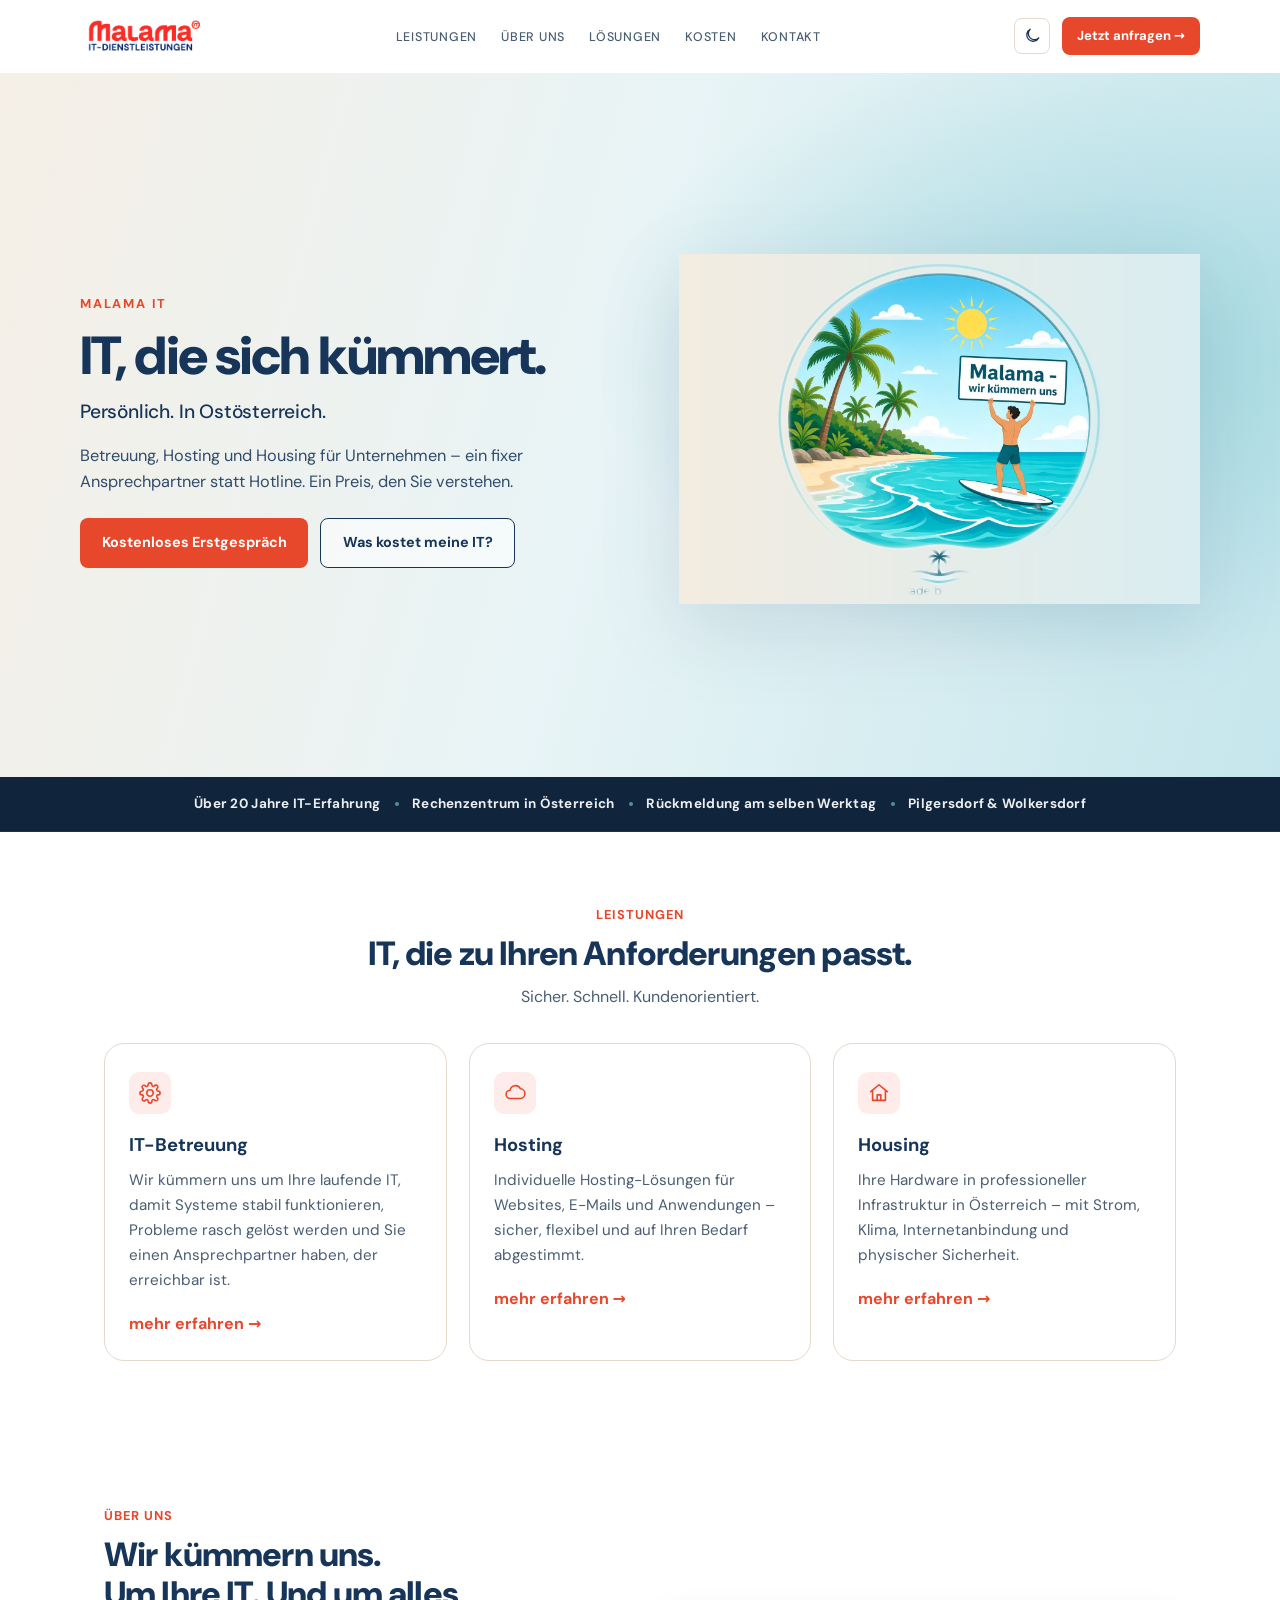
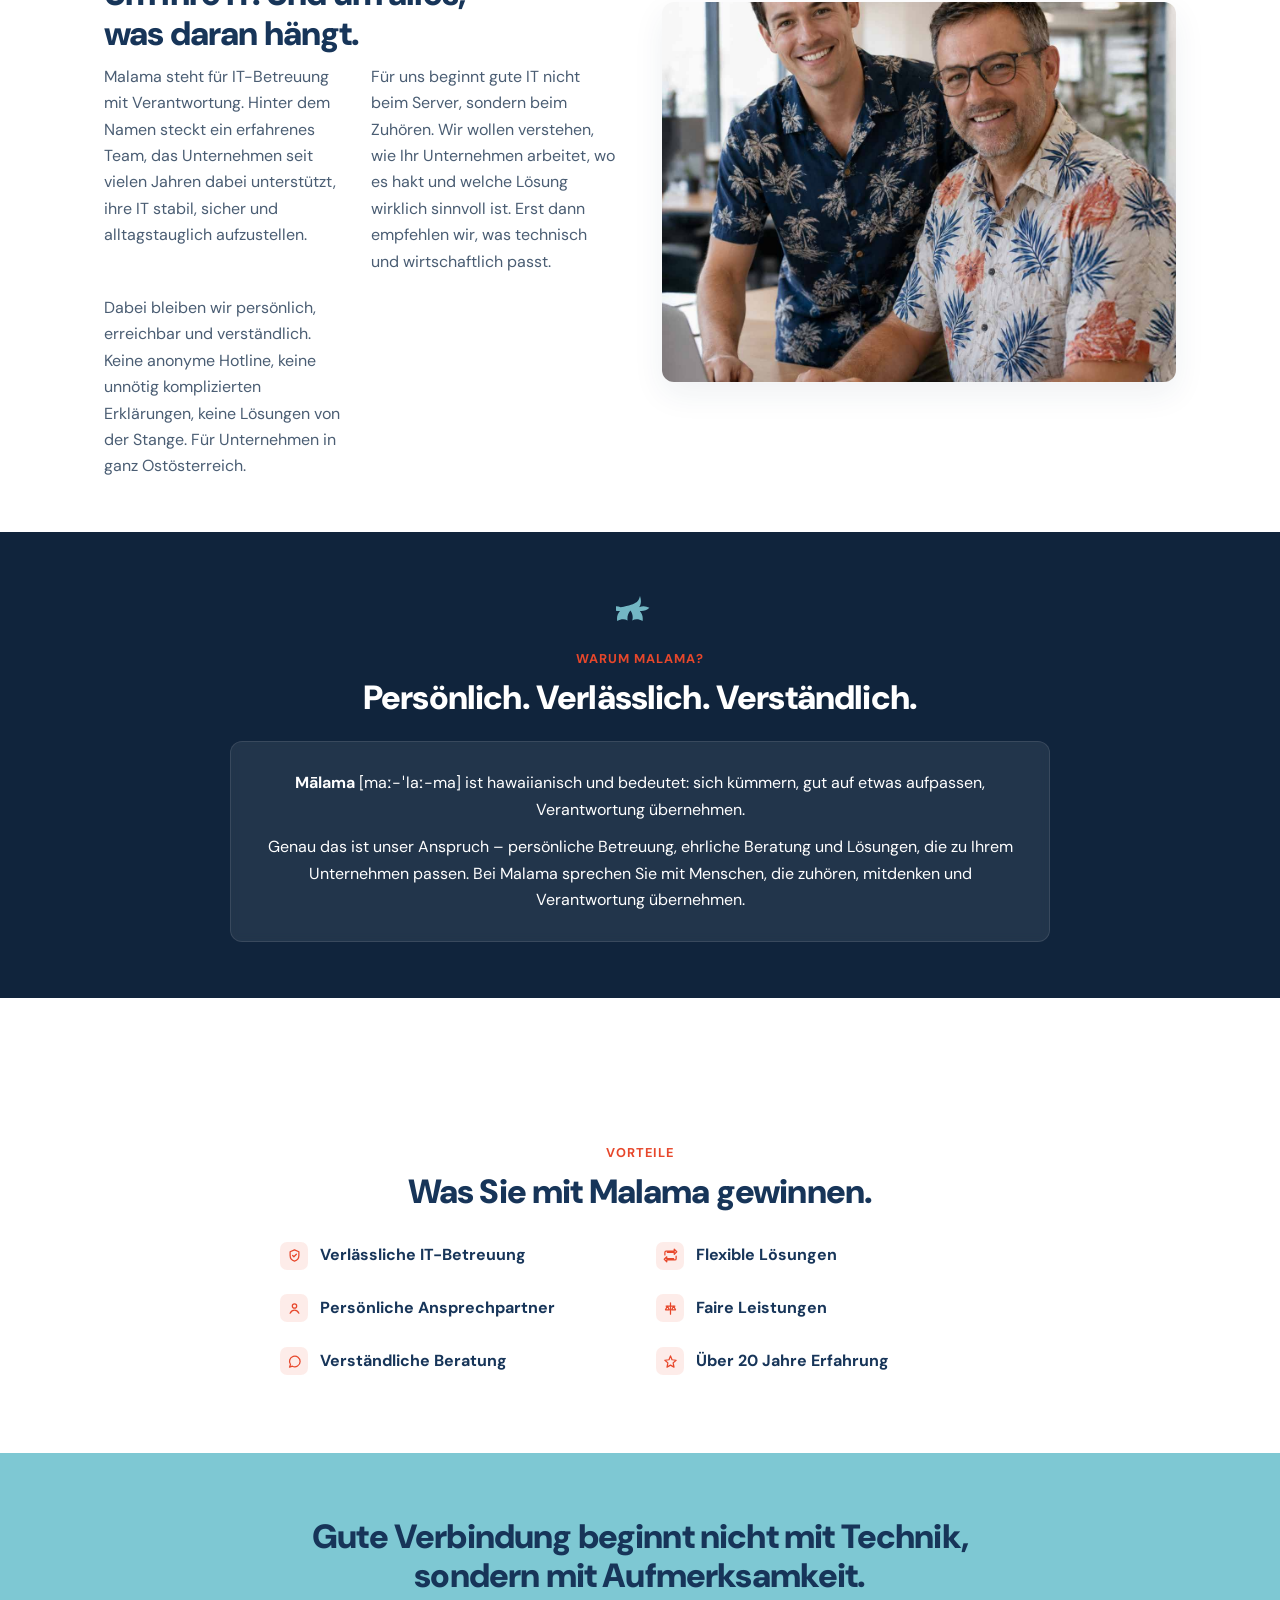
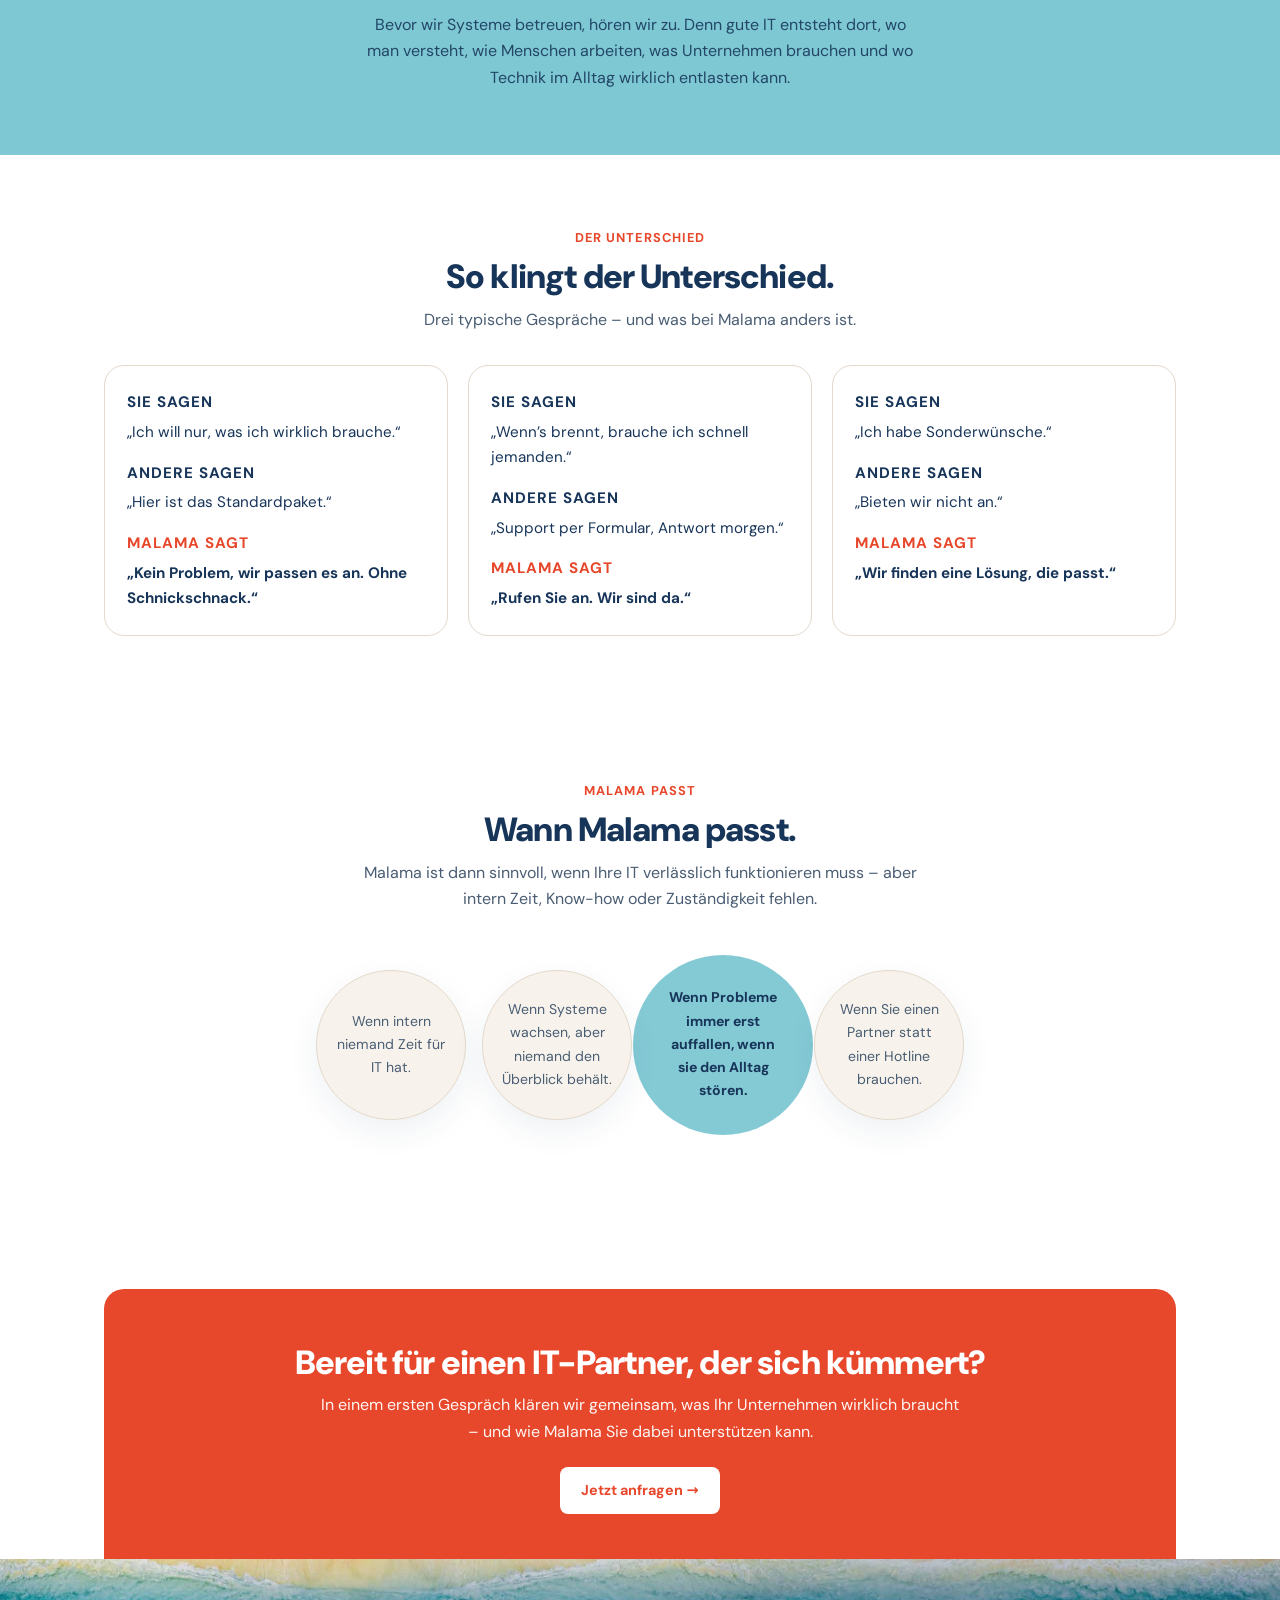
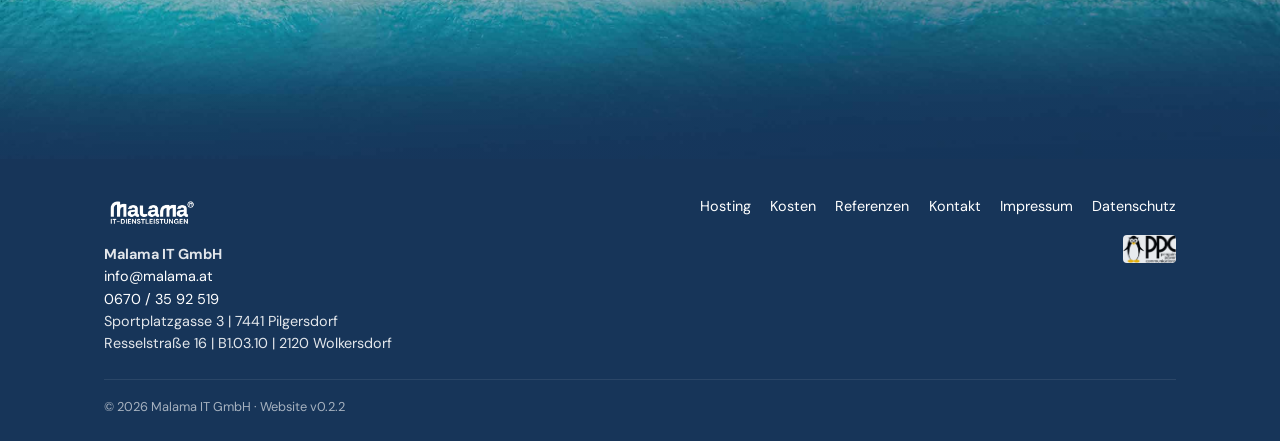
==== commit aa508aeb: "Release 0.2.2: UTF-8-Encoding und Umlaute korrigiert Co-authored-by: Cursor <cursoragent@cursor.com>" ====
--- a/theweb/index.html
+++ b/theweb/index.html
@@ -3,7 +3,7 @@
 <head>
   <meta charset="UTF-8">
   <meta name="viewport" content="width=device-width, initial-scale=1.0">
-  <meta name="version" content="0.2.1">
+  <meta name="version" content="0.2.2">
   <meta name="version-date" content="2026-11-22">
   <title>Malama IT – IT, die sich kümmert | Ostösterreich</title>
   <meta name="description" content="Malama IT aus Pilgersdorf: persönliche IT-Betreuung, Hosting und Housing in Ostösterreich. Ein fixer Ansprechpartner, faire Preise, über 20 Jahre Erfahrung.">
@@ -306,7 +306,7 @@
           </a>
         </div>
       </div>
-      <div class="footer-bottom">© 2026 Malama IT GmbH · Website v0.2.1</div>
+      <div class="footer-bottom">© 2026 Malama IT GmbH · Website v0.2.2</div>
     </div>
   </footer>
 
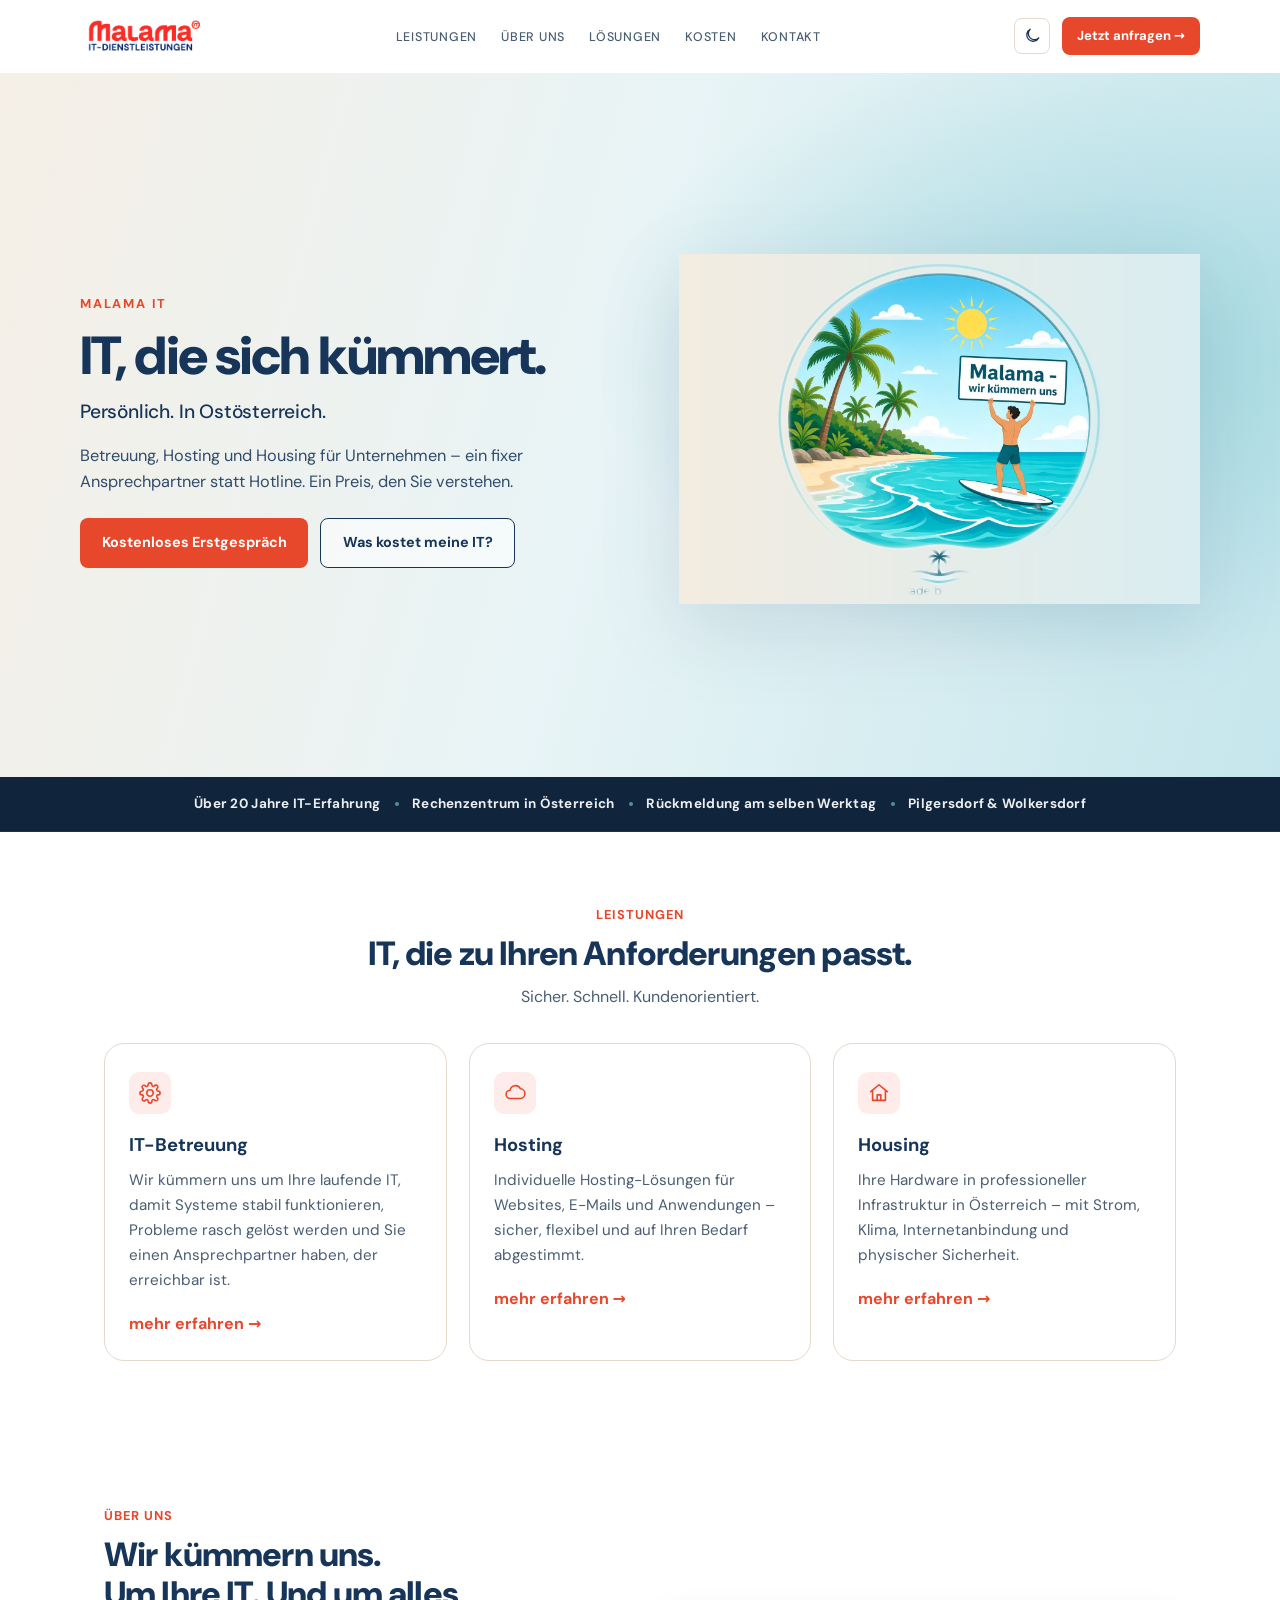
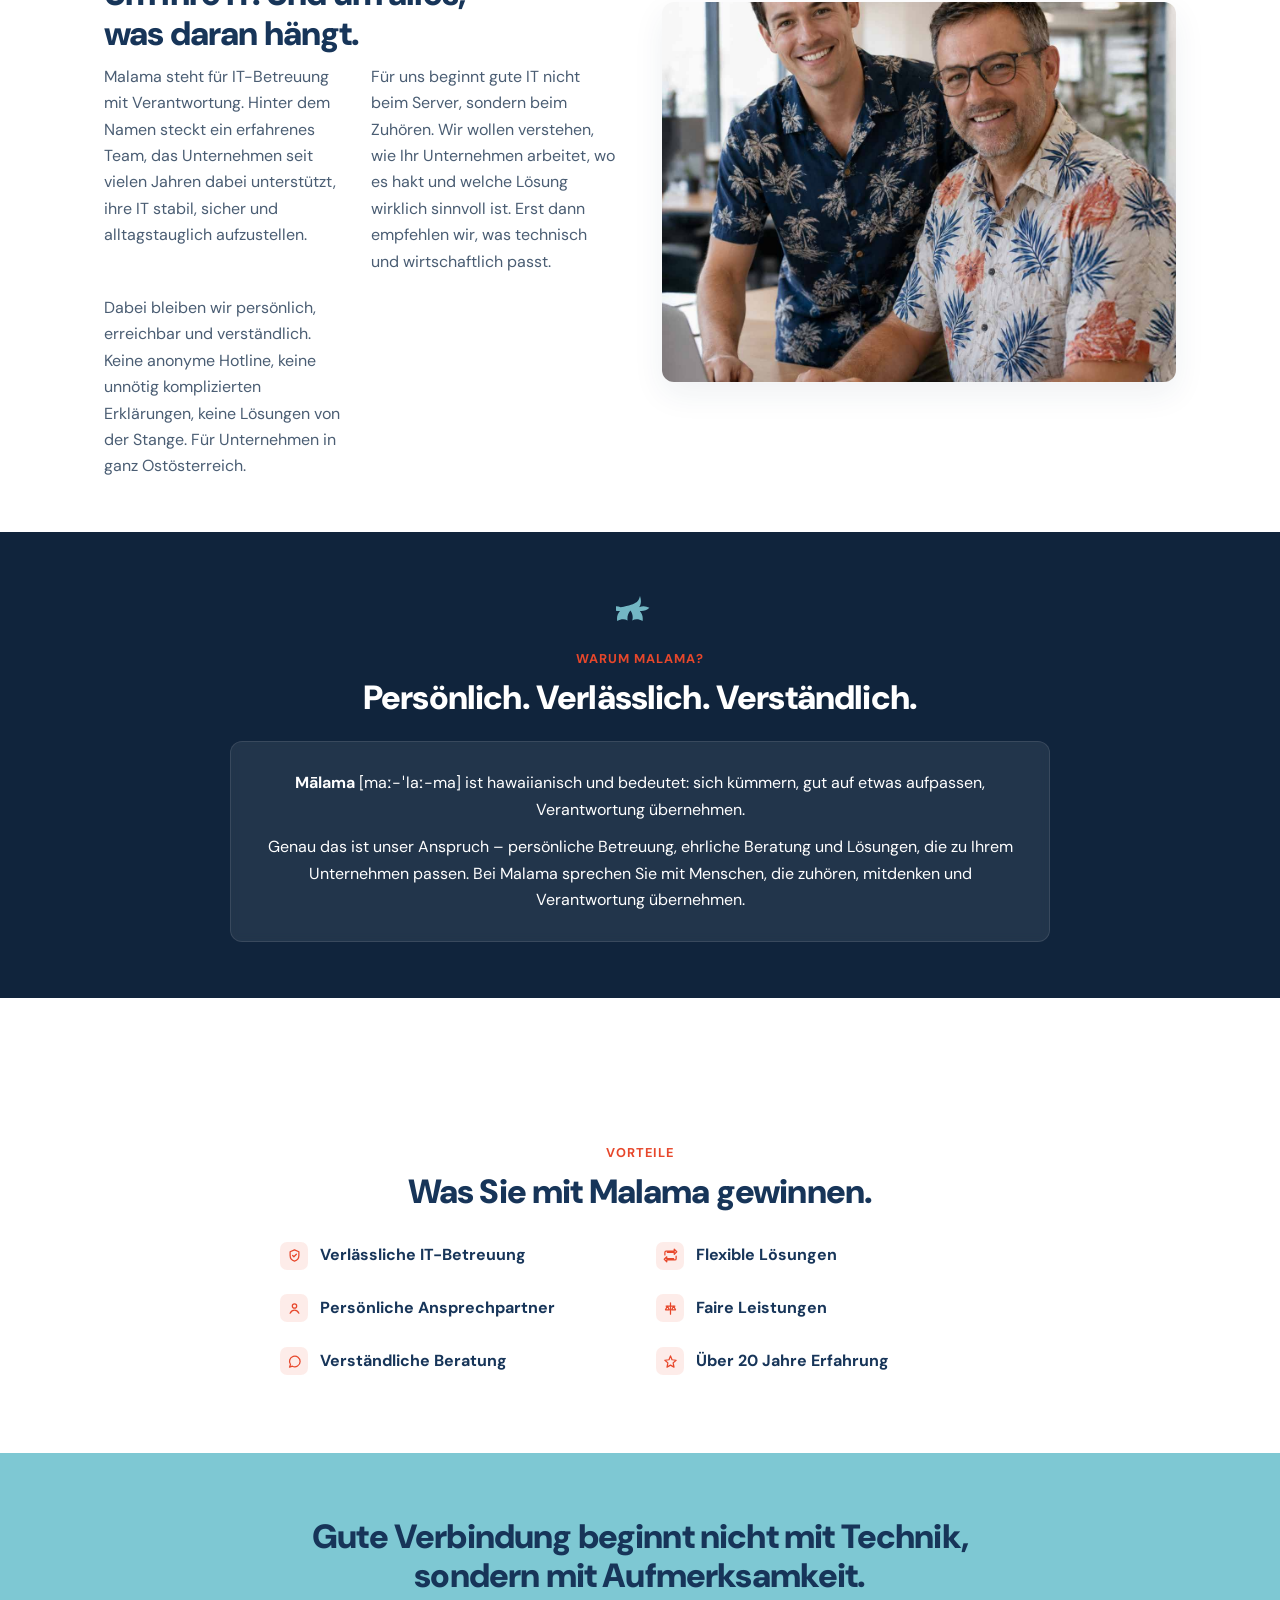
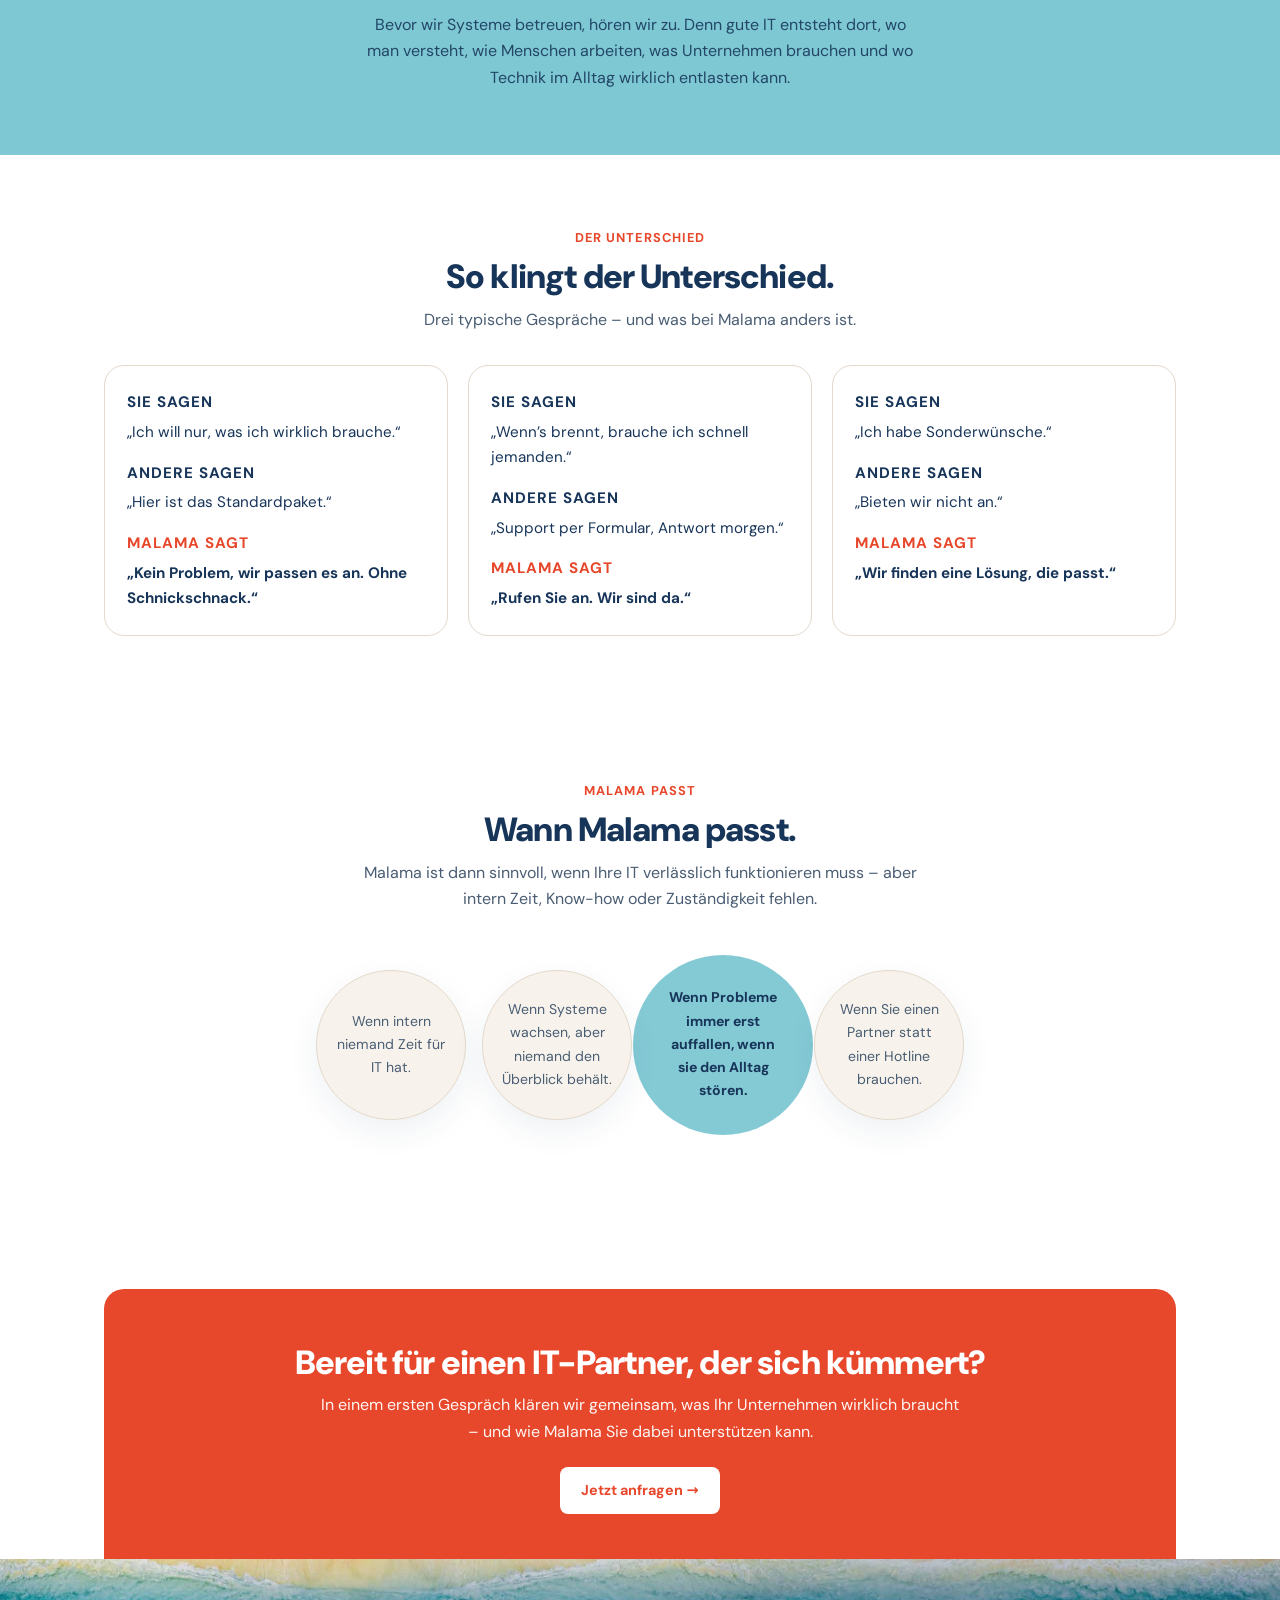
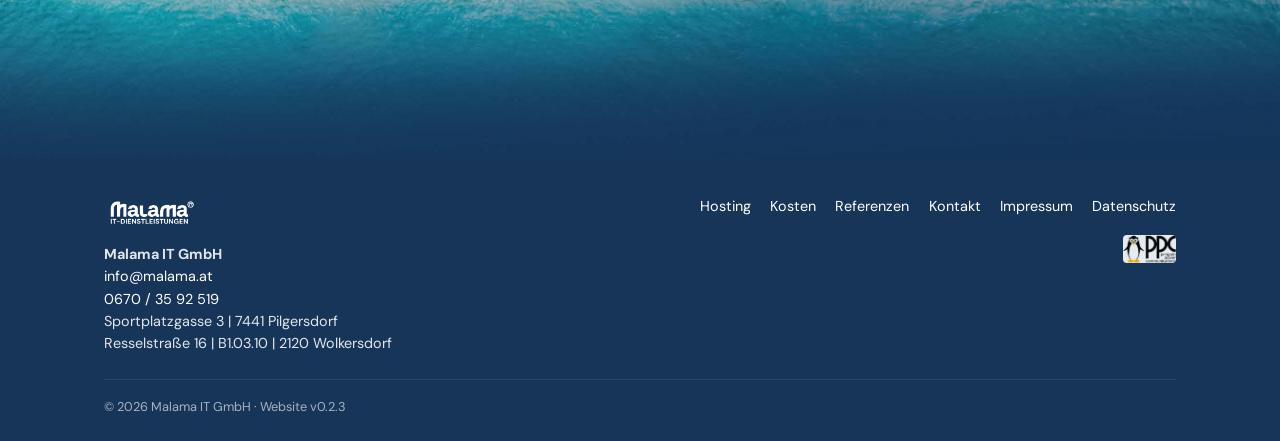
==== commit 0c66485f: "Release 0.2.3: Security-Header und CSP fuer statische Seiten CSP/Referrer in allen HTML-Dateien; .ht" ====
--- a/theweb/index.html
+++ b/theweb/index.html
@@ -3,14 +3,16 @@
 <head>
   <meta charset="UTF-8">
   <meta name="viewport" content="width=device-width, initial-scale=1.0">
-  <meta name="version" content="0.2.2">
-  <meta name="version-date" content="2026-11-22">
+  <!-- Security (HTML-seitig; vollständige Header via .htaccess / web.config / _headers) -->
+  <meta http-equiv="Content-Security-Policy" content="default-src 'self'; base-uri 'self'; object-src 'none'; frame-src 'none'; worker-src 'none'; manifest-src 'self'; media-src 'self'; font-src 'self'; img-src 'self' data:; style-src 'self' 'unsafe-inline'; script-src 'self' 'unsafe-inline'; connect-src 'self'; form-action 'self' mailto:; upgrade-insecure-requests">
+  <meta name="referrer" content="strict-origin-when-cross-origin">
+  <meta name="version" content="0.2.3">
+  <meta name="version-date" content="2026-11-27">
   <title>Malama IT – IT, die sich kümmert | Ostösterreich</title>
   <meta name="description" content="Malama IT aus Pilgersdorf: persönliche IT-Betreuung, Hosting und Housing in Ostösterreich. Ein fixer Ansprechpartner, faire Preise, über 20 Jahre Erfahrung.">
   <meta name="author" content="Malama IT GmbH">
   <meta name="theme-color" content="#173559">
   <meta name="color-scheme" content="light dark">
-  <meta name="referrer" content="strict-origin-when-cross-origin">
   <meta name="format-detection" content="telephone=yes">
   <link rel="canonical" href="https://malama.at/">
   <meta property="og:title" content="Malama IT – IT, die sich kümmert">
@@ -301,12 +303,12 @@
             <a href="impressum.html">Impressum</a>
             <a href="datenschutz.html">Datenschutz</a>
           </div>
-          <a href="https://ppc.at" target="_blank" rel="noopener" class="footer-ppc" title="PPC">
+          <a href="https://ppc.at" target="_blank" rel="noopener noreferrer" class="footer-ppc" title="PPC">
             <img src="assets/images/ppc_logo.jpg" alt="PPC">
           </a>
         </div>
       </div>
-      <div class="footer-bottom">© 2026 Malama IT GmbH · Website v0.2.2</div>
+      <div class="footer-bottom">© 2026 Malama IT GmbH · Website v0.2.3</div>
     </div>
   </footer>
 
